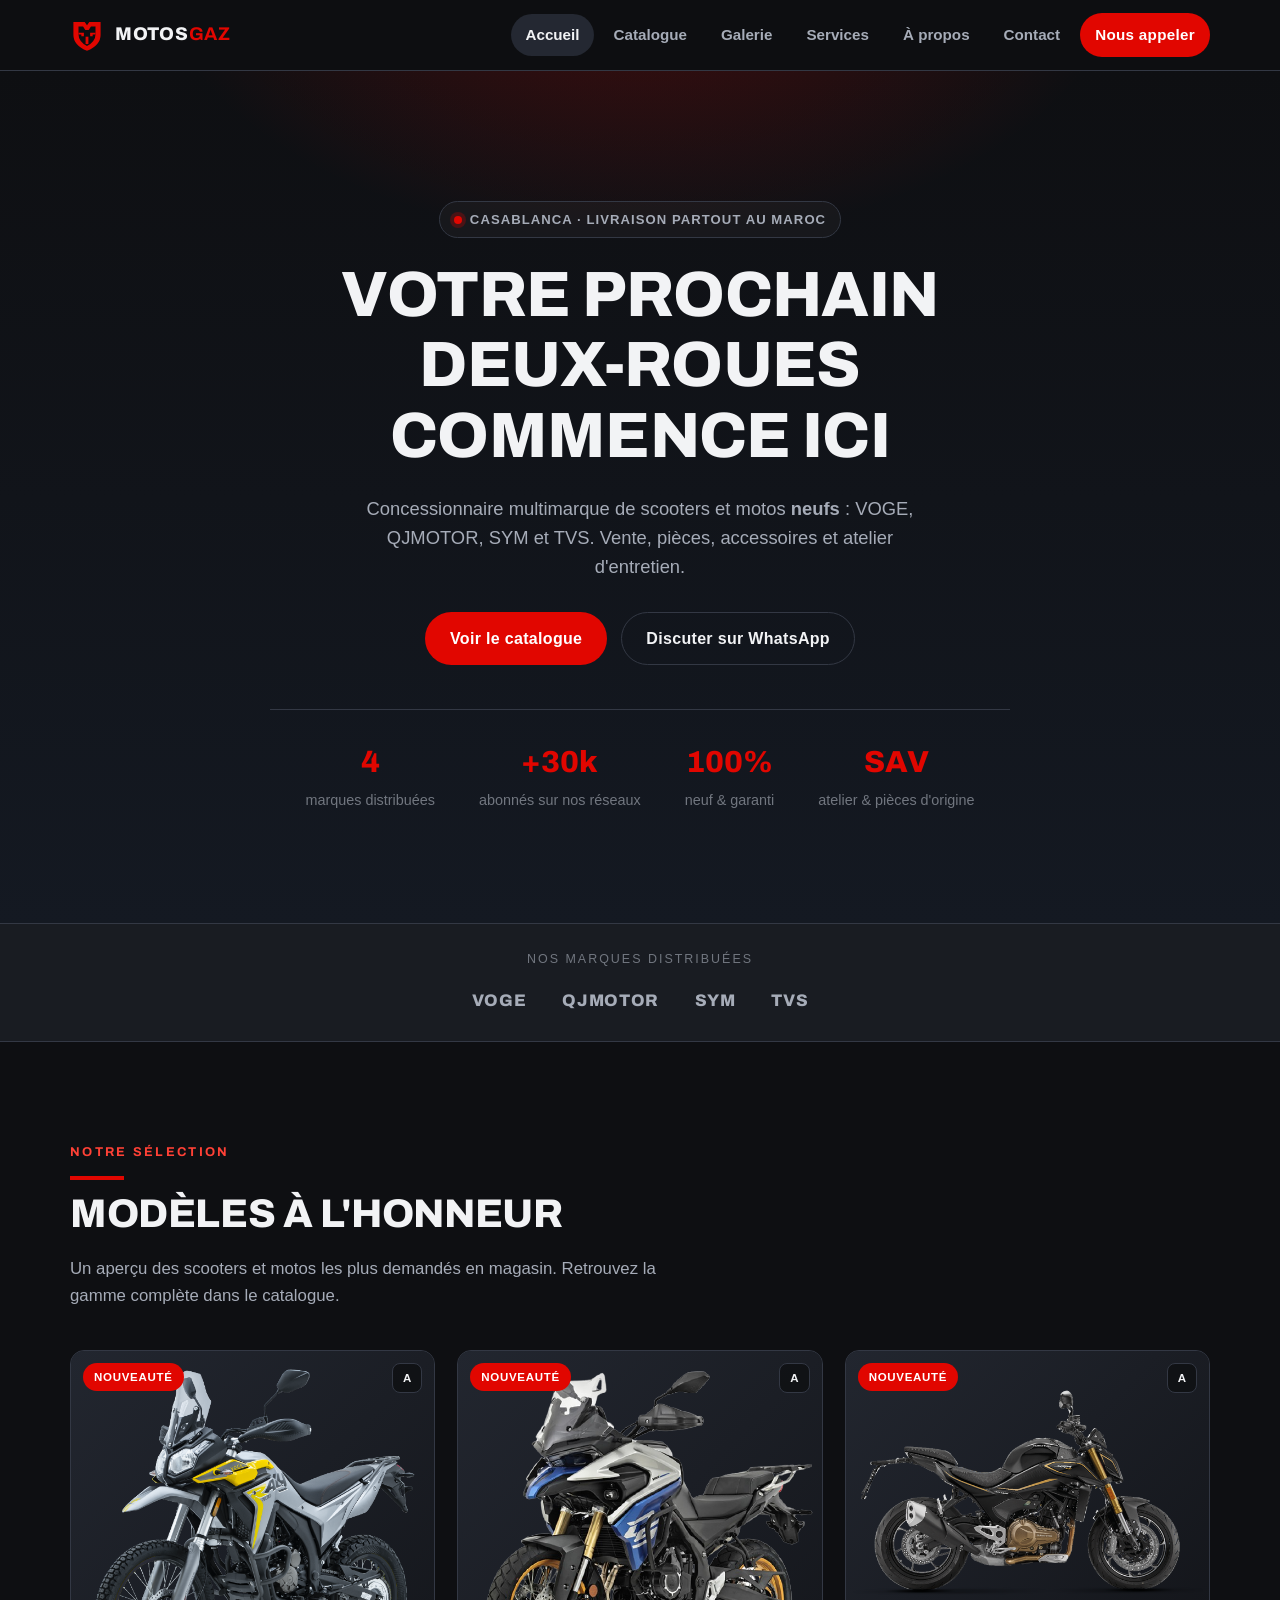
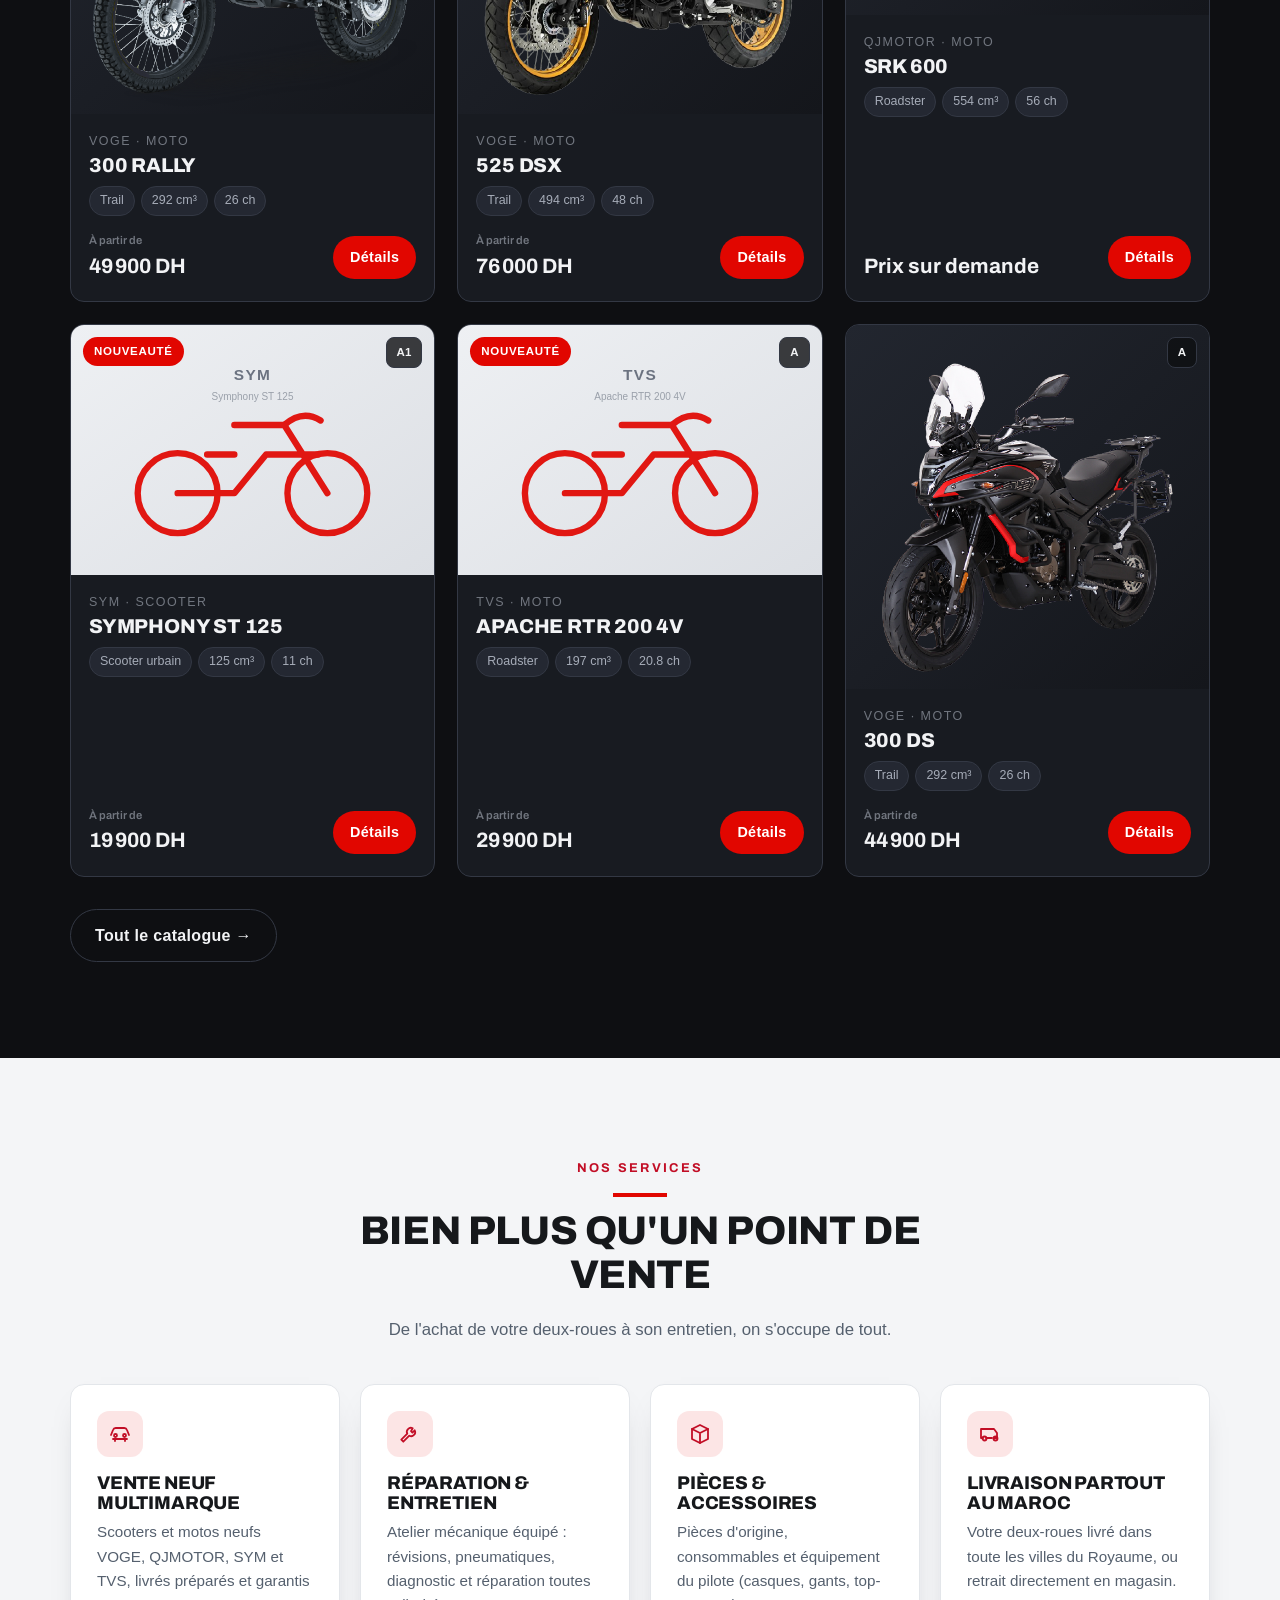
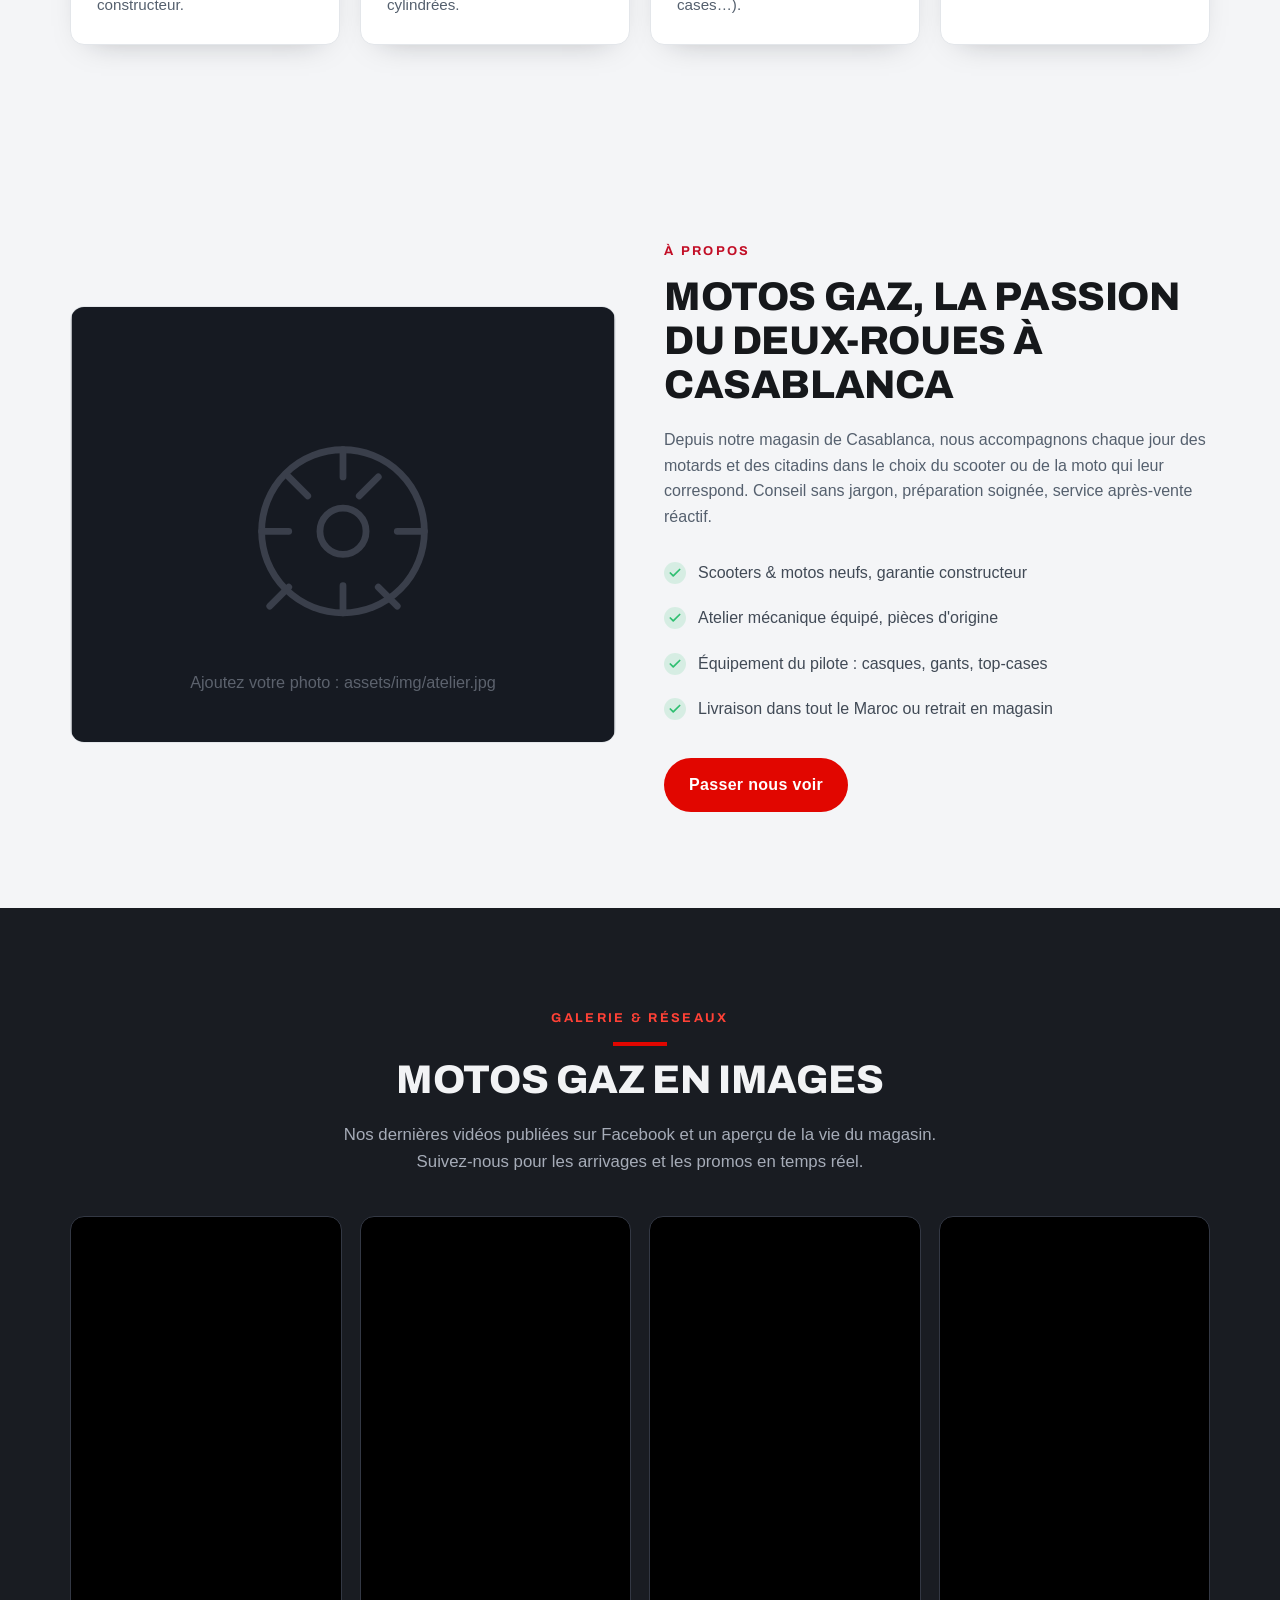
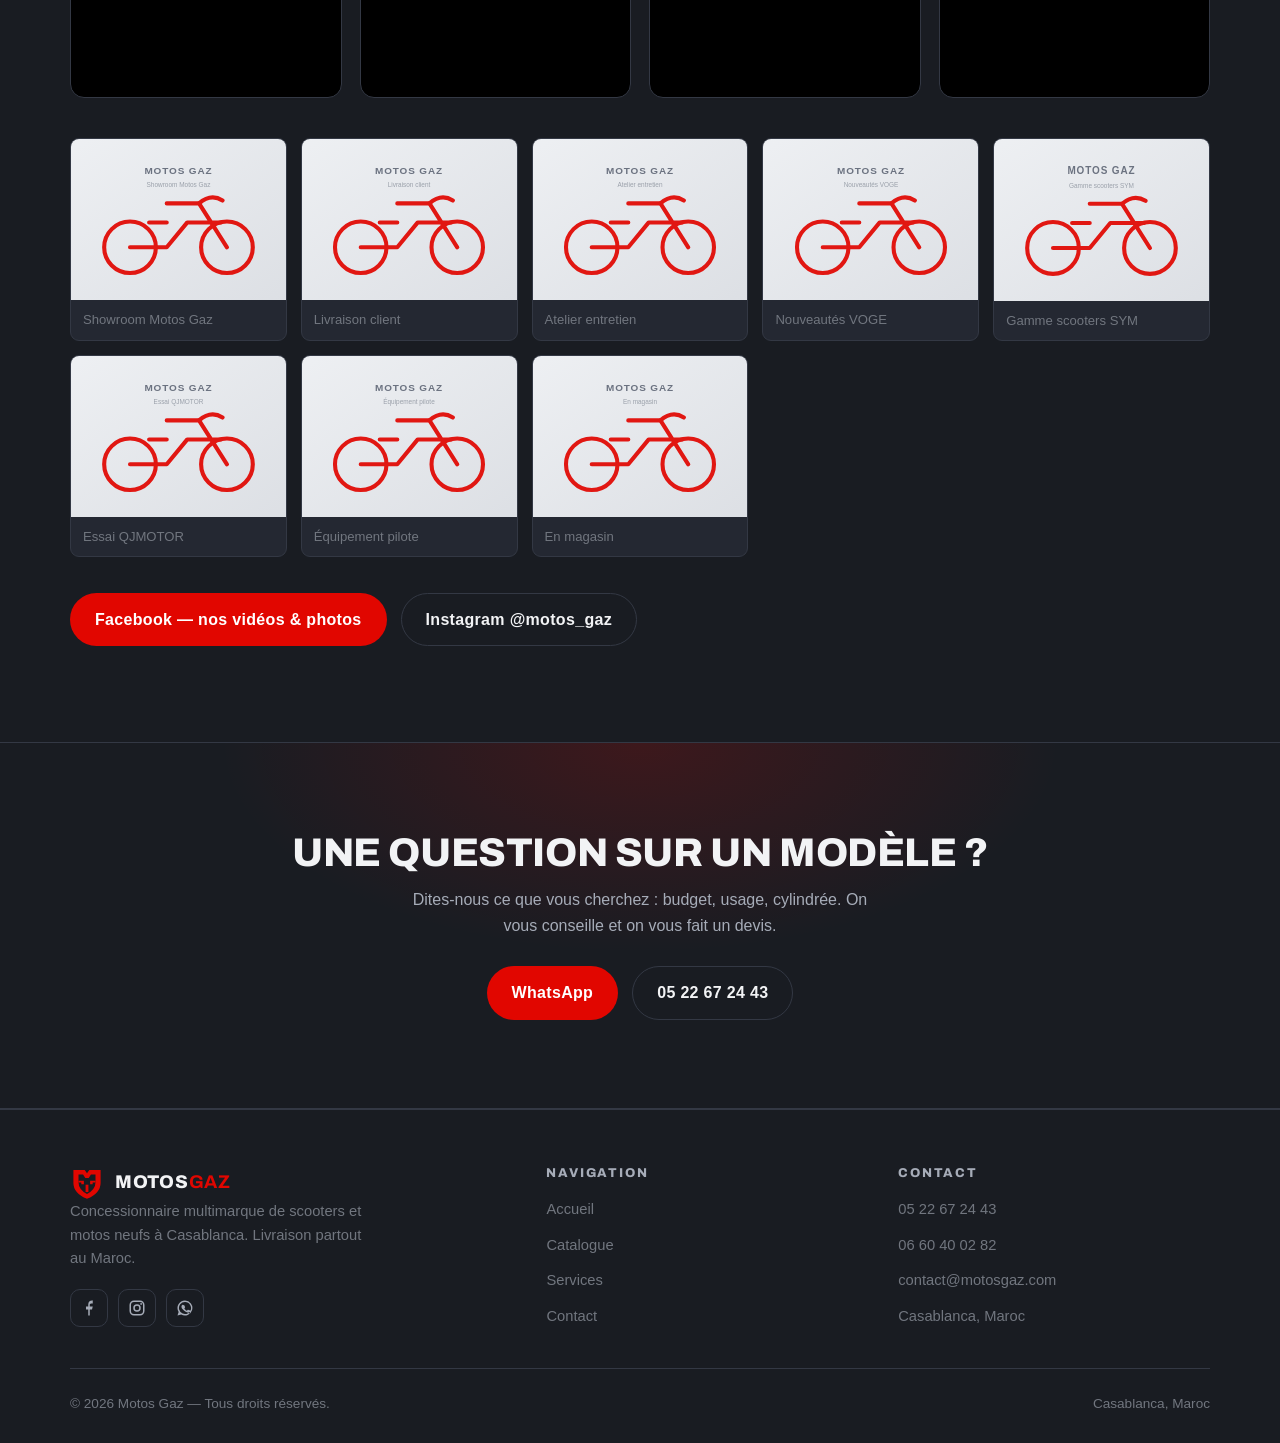
==== index.html @ f2f5390c "Hero recentre sans visuel + sections claires - Hero : suppression du panneau image (bike box) -> her" ====
<!DOCTYPE html>
<html lang="fr">
<head>
<meta charset="utf-8">
<meta name="viewport" content="width=device-width, initial-scale=1">
<title>Motos Gaz — Vente de scooters &amp; motos neufs à Casablanca</title>
<meta name="description" content="Motos Gaz, concessionnaire multimarque à Casablanca : scooters et motos neufs VOGE, QJMOTOR, SYM et TVS. Pièces, accessoires, réparation. Livraison partout au Maroc.">
<link rel="preconnect" href="https://fonts.googleapis.com">
<link rel="preconnect" href="https://fonts.gstatic.com" crossorigin>
<link href="https://fonts.googleapis.com/css2?family=Archivo:wght@600;700;800&display=swap" rel="stylesheet">
<link rel="stylesheet" href="assets/css/style.css">
<link rel="icon" href="assets/img/favicon.svg" type="image/svg+xml">
</head>
<body>

<!-- ===================== HEADER ===================== -->
<header class="site-header">
  <div class="container site-header__inner">
    <a class="brand" href="index.html" aria-label="Motos Gaz, accueil">
      <img class="brand__logo" src="assets/img/logo.svg" alt="Motos Gaz" width="34" height="34">
      <span>MOTOS<b>GAZ</b></span>
    </a>
    <button class="nav-toggle" aria-label="Ouvrir le menu" aria-controls="nav" aria-expanded="false">
      <svg viewBox="0 0 24 24" fill="none" stroke="currentColor" stroke-width="2.2" stroke-linecap="round"><path d="M3 6h18M3 12h18M3 18h18"/></svg>
    </button>
    <nav class="nav" id="nav">
      <a href="index.html">Accueil</a>
      <a href="catalogue.html">Catalogue</a>
      <a href="index.html#galerie">Galerie</a>
      <a href="index.html#services">Services</a>
      <a href="index.html#apropos">À propos</a>
      <a href="contact.html">Contact</a>
      <a class="btn btn--sm" data-site-href="tel" href="#">Nous appeler</a>
    </nav>
  </div>
</header>

<main>

<!-- ===================== HERO ===================== -->
<section class="hero hero--center">
  <div class="container hero__inner">
    <span class="hero__kicker">Casablanca · Livraison partout au Maroc</span>
    <h1>Votre prochain deux-roues<br>commence ici</h1>
    <p class="lead">Concessionnaire multimarque de scooters et motos <strong>neufs</strong> :
      VOGE, QJMOTOR, SYM et TVS. Vente, pièces, accessoires et atelier d'entretien.</p>
    <div class="hero__actions">
      <a class="btn" href="catalogue.html">Voir le catalogue</a>
      <a class="btn btn--ghost" data-site-href="whatsapp" href="#">Discuter sur WhatsApp</a>
    </div>
    <div class="hero__stats">
      <div><strong>4</strong><span>marques distribuées</span></div>
      <div><strong>+30k</strong><span>abonnés sur nos réseaux</span></div>
      <div><strong>100%</strong><span>neuf &amp; garanti</span></div>
      <div><strong>SAV</strong><span>atelier &amp; pièces d'origine</span></div>
    </div>
  </div>
</section>

<!-- ===================== MARQUES ===================== -->
<section class="marques">
  <div class="container marques__inner" data-marques></div>
</section>

<!-- ===================== SÉLECTION ===================== -->
<section class="section">
  <div class="container">
    <div class="section__head">
      <span class="eyebrow">Notre sélection</span>
      <h2>Modèles à l'honneur</h2>
      <p>Un aperçu des scooters et motos les plus demandés en magasin. Retrouvez la gamme complète dans le catalogue.</p>
    </div>
    <div class="moto-grid" data-featured="6"></div>
    <div style="margin-top:32px">
      <a class="btn btn--ghost" href="catalogue.html">Tout le catalogue →</a>
    </div>
  </div>
</section>

<!-- ===================== SERVICES ===================== -->
<section class="section section--light" id="services">
  <div class="container">
    <div class="section__head section__head--center">
      <span class="eyebrow">Nos services</span>
      <h2>Bien plus qu'un point de vente</h2>
      <p>De l'achat de votre deux-roues à son entretien, on s'occupe de tout.</p>
    </div>
    <div class="cards" data-services></div>
  </div>
</section>

<!-- ===================== À PROPOS ===================== -->
<section class="section section--light" id="apropos">
  <div class="container split">
    <div class="split__media">
      <img src="assets/img/atelier.jpg" alt="Atelier Motos Gaz"
           onerror="this.onerror=null;this.src='assets/img/motos/placeholder-atelier.svg'">
    </div>
    <div>
      <span class="eyebrow">À propos</span>
      <h2>Motos Gaz, la passion du deux-roues à Casablanca</h2>
      <p>Depuis notre magasin de Casablanca, nous accompagnons chaque jour des motards
        et des citadins dans le choix du scooter ou de la moto qui leur correspond.
        Conseil sans jargon, préparation soignée, service après-vente réactif.</p>
      <ul class="tick-list">
        <li>Scooters &amp; motos neufs, garantie constructeur</li>
        <li>Atelier mécanique équipé, pièces d'origine</li>
        <li>Équipement du pilote : casques, gants, top-cases</li>
        <li>Livraison dans tout le Maroc ou retrait en magasin</li>
      </ul>
      <div style="margin-top:26px">
        <a class="btn" href="contact.html">Passer nous voir</a>
      </div>
    </div>
  </div>
</section>

<!-- ===================== GALERIE ===================== -->
<section class="section section--alt" id="galerie">
  <div class="container">
    <div class="section__head section__head--center">
      <span class="eyebrow">Galerie &amp; réseaux</span>
      <h2>Motos Gaz en images</h2>
      <p>Nos dernières vidéos publiées sur Facebook et un aperçu de la vie du magasin.
         Suivez-nous pour les arrivages et les promos en temps réel.</p>
    </div>

    <div data-fb-videos-block>
      <div class="video-grid" data-fb-videos></div>
    </div>

    <div class="galerie-grid" data-galerie></div>

    <div class="social-cta">
      <a class="btn" data-social="facebook" href="#" target="_blank" rel="noopener">
        Facebook — nos vidéos &amp; photos
      </a>
      <a class="btn btn--ghost" data-social="instagram" href="#" target="_blank" rel="noopener">
        Instagram @motos_gaz
      </a>
    </div>
  </div>
</section>

<!-- ===================== CTA ===================== -->
<section class="cta">
  <h2>Une question sur un modèle ?</h2>
  <p>Dites-nous ce que vous cherchez : budget, usage, cylindrée. On vous conseille et on vous fait un devis.</p>
  <div class="cta__actions">
    <a class="btn" data-site-href="whatsapp" href="#">WhatsApp</a>
    <a class="btn btn--ghost" data-site-href="tel" href="#">05 22 67 24 43</a>
  </div>
</section>

</main>

<!-- ===================== FOOTER ===================== -->
<footer class="site-footer">
  <div class="container">
    <div class="site-footer__grid">
      <div>
        <a class="brand" href="index.html">
          <img class="brand__logo" src="assets/img/logo.svg" alt="Motos Gaz" width="34" height="34">
          <span>MOTOS<b>GAZ</b></span>
        </a>
        <p>Concessionnaire multimarque de scooters et motos neufs à Casablanca. Livraison partout au Maroc.</p>
        <div class="socials">
          <a data-social="facebook" href="#" target="_blank" rel="noopener" aria-label="Facebook">
            <svg viewBox="0 0 24 24" fill="currentColor"><path d="M13 22v-8h3l1-4h-4V8c0-1 .3-2 2-2h2V2.2C18.5 2.1 17.3 2 16 2c-3 0-5 1.8-5 5.2V10H8v4h3v8z"/></svg>
          </a>
          <a data-social="instagram" href="#" target="_blank" rel="noopener" aria-label="Instagram">
            <svg viewBox="0 0 24 24" fill="none" stroke="currentColor" stroke-width="2"><rect x="3" y="3" width="18" height="18" rx="5"/><circle cx="12" cy="12" r="4"/><circle cx="17.5" cy="6.5" r="1.2" fill="currentColor" stroke="none"/></svg>
          </a>
          <a data-site-href="whatsapp" href="#" target="_blank" rel="noopener" aria-label="WhatsApp">
            <svg viewBox="0 0 24 24" fill="currentColor"><path d="M12 2a10 10 0 0 0-8.5 15.2L2 22l4.9-1.3A10 10 0 1 0 12 2m0 2a8 8 0 0 1 6.7 12.4l-.3.4.7 2.6-2.7-.7-.4.2A8 8 0 1 1 12 4m-3 3.5c-.2 0-.5 0-.7.4-.3.4-1 1-1 2.3s1 2.7 1.2 2.9c.1.2 2 3.1 4.9 4.2 2.4 1 2.9.8 3.4.8s1.7-.7 2-1.4c.2-.7.2-1.2.2-1.4l-1-.4c-.7-.3-1.5-.6-1.7-.7-.2 0-.4-.1-.6.2l-.8 1c-.1.2-.3.2-.5.1s-1-.4-1.9-1.2c-.7-.6-1.2-1.4-1.3-1.6s0-.4.1-.5l.4-.5c.1-.2.2-.3.3-.5v-.5c0-.2-.6-1.5-.9-2-.2-.5-.4-.4-.6-.4z"/></svg>
          </a>
        </div>
      </div>
      <div>
        <h4>NAVIGATION</h4>
        <ul>
          <li><a href="index.html">Accueil</a></li>
          <li><a href="catalogue.html">Catalogue</a></li>
          <li><a href="index.html#services">Services</a></li>
          <li><a href="contact.html">Contact</a></li>
        </ul>
      </div>
      <div>
        <h4>CONTACT</h4>
        <ul>
          <li><a data-site-href="tel" href="#">05 22 67 24 43</a></li>
          <li><a data-site-href="tel2" href="#">06 60 40 02 82</a></li>
          <li><a data-site-href="mail" href="#" data-site="email">contact@motosgaz.com</a></li>
          <li><a data-site-href="maps" href="#" target="_blank" rel="noopener">Casablanca, Maroc</a></li>
        </ul>
      </div>
    </div>
    <div class="site-footer__bar">
      <span>© <span data-year>2026</span> Motos Gaz — Tous droits réservés.</span>
      <span>Casablanca, Maroc</span>
    </div>
  </div>
</footer>

<script src="data/motos.js"></script>
<script src="assets/js/main.js"></script>
</body>
</html>
---- assets/css/style.css ----
/* ===========================================================================
   MOTOS GAZ — feuille de style
   =========================================================================== */

:root {
  --bg:            #0e0f12;
  --bg-2:          #191c22;
  --bg-3:          #242832;
  --surface:       #181b21;
  --border:        #333844;
  --light:         #f4f5f7;
  --light-2:       #ffffff;
  --light-ink:     #16181b;
  --light-ink-2:   #55606e;
  --light-border:  #e3e6ea;
  --accent-ink-light: #c20e26;
  --text:          #f2f3f5;
  --text-2:        #a6acb8;
  --text-3:        #71767f;
  --accent:        #e10600;
  --accent-2:      #ff4136;
  --accent-ink:    #ffffff;
  --ok:            #2fbf71;
  --radius:        14px;
  --radius-sm:     9px;
  --maxw:          1180px;
  --shadow:        0 18px 44px -18px rgba(0, 0, 0, .7);
  --font:          "Segoe UI", Roboto, "Helvetica Neue", Arial, system-ui, sans-serif;
  --font-display:  "Archivo", "Segoe UI", Roboto, Arial, sans-serif;
}

*, *::before, *::after { box-sizing: border-box; }

html { scroll-behavior: smooth; }

body {
  margin: 0;
  font-family: var(--font);
  background: var(--bg);
  color: var(--text);
  line-height: 1.6;
  -webkit-font-smoothing: antialiased;
}

img { display: block; max-width: 100%; }

a { color: inherit; text-decoration: none; }

h1, h2, h3, h4 {
  font-family: var(--font-display);
  font-weight: 800;
  line-height: 1.1;
  letter-spacing: -0.01em;
  margin: 0 0 .5em;
  text-transform: uppercase;
}

h1 { font-size: clamp(2.2rem, 6vw, 4rem); }
h2 { font-size: clamp(1.6rem, 4vw, 2.5rem); }
h3 { font-size: 1.15rem; }

p { margin: 0 0 1rem; }

.container {
  width: 100%;
  max-width: var(--maxw);
  margin-inline: auto;
  padding-inline: 20px;
}

.section { padding: clamp(48px, 8vw, 96px) 0; }
.section--tight { padding: clamp(32px, 5vw, 56px) 0; }
.section--alt { background: var(--bg-2); }

/* Sections claires — pour éclaircir la page */
.section--light { background: var(--light); color: var(--light-ink-2); }
.section--light h1, .section--light h2, .section--light h3, .section--light h4 { color: var(--light-ink); }
.section--light .eyebrow { color: var(--accent-ink-light); }
.section--light .section__head p { color: var(--light-ink-2); }
.section--light .card {
  background: var(--light-2);
  border-color: var(--light-border);
  box-shadow: 0 12px 32px -20px rgba(16, 20, 30, .35);
}
.section--light .card p { color: var(--light-ink-2); }
.section--light .card__icon { background: rgba(225, 6, 0, .10); color: var(--accent-ink-light); }
.section--light .tick-list li { color: #414a56; }
.section--light .split__media { border-color: var(--light-border); background: #e9ebef; }
.section--light .btn--ghost { --btn-fg: var(--light-ink); border-color: #cfd4da; }
.section--light .btn--ghost:hover { background: #e7eaee; border-color: #b7bec7; }
/* Cartes & filtres du catalogue en clair */
.section--light .moto-card { background: var(--light-2); border-color: var(--light-border); }
.section--light .moto-card:hover { border-color: #c4cad2; }
.section--light .moto-card__media { background: linear-gradient(135deg, #eef0f3, #e2e5ea); }
.section--light .moto-card__marque { color: #8a919c; }
.section--light .moto-card__modele { color: var(--light-ink); }
.section--light .chip { background: #eef0f3; border-color: #e0e3e8; color: #55606e; }
.section--light .price { color: var(--light-ink); }
.section--light .price small { color: #98a0ab; }
.section--light .filter-btn { background: var(--light-2); border-color: #d7dbe0; color: #55606e; }
.section--light .filter-btn:hover { color: var(--light-ink); border-color: #b7bec7; }
.section--light .filter-btn.is-active { background: var(--accent); border-color: var(--accent); color: #fff; }
.section--light .filters__count { color: #98a0ab; }
.section--light .empty { color: #98a0ab; border-color: #d0d5db; }
.section--light .empty a { color: var(--accent-ink-light); }

.section__head {
  max-width: 640px;
  margin-bottom: 40px;
}
.section__head h2 { position: relative; padding-top: 16px; }
.section__head h2::before {
  content: "";
  position: absolute;
  top: 0;
  left: 0;
  width: 54px;
  height: 4px;
  background: var(--accent);
}
.section__head--center {
  margin-inline: auto;
  text-align: center;
}
.section__head--center h2::before { left: 50%; transform: translateX(-50%); }
.eyebrow {
  display: inline-block;
  font-family: var(--font-display);
  font-weight: 700;
  font-size: .8rem;
  letter-spacing: .18em;
  text-transform: uppercase;
  color: var(--accent-2);
  margin-bottom: 14px;
}
.section__head p { color: var(--text-2); font-size: 1.05rem; }

/* ---------- Boutons ---------- */
.btn {
  --btn-bg: var(--accent);
  --btn-fg: var(--accent-ink);
  display: inline-flex;
  align-items: center;
  gap: .55em;
  padding: 13px 24px;
  border: 1px solid transparent;
  border-radius: 999px;
  background: var(--btn-bg);
  color: var(--btn-fg);
  font: inherit;
  font-weight: 700;
  letter-spacing: .02em;
  cursor: pointer;
  transition: transform .15s ease, background .15s ease, border-color .15s ease;
}
.btn:hover { transform: translateY(-2px); }
.btn:active { transform: translateY(0); }
.btn--ghost {
  --btn-bg: transparent;
  --btn-fg: var(--text);
  border-color: var(--border);
}
.btn--ghost:hover { border-color: var(--text-2); background: var(--bg-3); }
.btn--block { display: flex; width: 100%; justify-content: center; }
.btn--sm { padding: 9px 16px; font-size: .9rem; }

/* ---------- Header ---------- */
.site-header {
  position: sticky;
  top: 0;
  z-index: 50;
  background: rgba(14, 15, 18, .82);
  backdrop-filter: blur(12px);
  border-bottom: 1px solid var(--border);
}
.site-header__inner {
  display: flex;
  align-items: center;
  justify-content: space-between;
  gap: 20px;
  height: 70px;
}
.brand {
  display: flex;
  align-items: center;
  gap: 11px;
  font-family: var(--font-display);
  font-weight: 800;
  font-size: 1.15rem;
  letter-spacing: .04em;
  text-transform: uppercase;
}
.brand svg,
.brand__logo { width: 34px; height: 34px; flex: none; }
.brand span b { color: var(--accent); }

.nav {
  display: flex;
  align-items: center;
  gap: 6px;
}
.nav a {
  padding: 9px 14px;
  border-radius: 999px;
  color: var(--text-2);
  font-weight: 600;
  font-size: .95rem;
  transition: color .15s ease, background .15s ease;
}
.nav a:hover { color: var(--text); background: var(--bg-3); }
.nav a.is-active { color: var(--text); background: var(--bg-3); }
.nav .btn { color: var(--accent-ink); }
.nav .btn:hover { color: var(--accent-ink); }

.nav-toggle {
  display: none;
  width: 44px; height: 44px;
  border: 1px solid var(--border);
  border-radius: 10px;
  background: var(--bg-3);
  color: var(--text);
  cursor: pointer;
  align-items: center;
  justify-content: center;
}
.nav-toggle svg { width: 22px; height: 22px; }

@media (max-width: 860px) {
  .nav-toggle { display: inline-flex; }
  .nav {
    position: fixed;
    inset: 70px 0 auto 0;
    flex-direction: column;
    align-items: stretch;
    gap: 4px;
    padding: 16px 20px 24px;
    background: var(--bg-2);
    border-bottom: 1px solid var(--border);
    transform: translateY(-140%);
    transition: transform .28s ease;
  }
  .nav.is-open { transform: translateY(0); }
  .nav a { padding: 13px 14px; font-size: 1rem; }
  .nav .btn { margin-top: 6px; justify-content: center; }
}

/* ---------- Hero ---------- */
.hero {
  position: relative;
  padding: clamp(64px, 12vw, 130px) 0 clamp(56px, 9vw, 110px);
  overflow: hidden;
  background:
    radial-gradient(760px 460px at 50% -15%, rgba(225, 6, 0, .26), transparent 65%),
    linear-gradient(180deg, #0e0f12 0%, #141922 100%);
  border-bottom: 1px solid var(--border);
}
.hero__grid {
  display: grid;
  grid-template-columns: 1.05fr .95fr;
  gap: 48px;
  align-items: center;
}
.hero__kicker {
  display: inline-flex;
  align-items: center;
  gap: 8px;
  padding: 7px 14px;
  border: 1px solid var(--border);
  border-radius: 999px;
  background: rgba(255, 255, 255, .03);
  font-size: .82rem;
  font-weight: 600;
  letter-spacing: .08em;
  text-transform: uppercase;
  color: var(--text-2);
  margin-bottom: 22px;
}
.hero__kicker::before {
  content: "";
  width: 8px; height: 8px;
  border-radius: 50%;
  background: var(--accent);
  box-shadow: 0 0 0 4px rgba(225, 6, 0, .25);
}
.hero p.lead {
  font-size: 1.15rem;
  color: var(--text-2);
  max-width: 46ch;
  margin-bottom: 30px;
}
.hero__actions { display: flex; flex-wrap: wrap; gap: 14px; }
.hero__stats {
  display: flex;
  flex-wrap: wrap;
  gap: 34px;
  margin-top: 44px;
  padding-top: 28px;
  border-top: 1px solid var(--border);
}
.hero__stats div strong {
  display: block;
  font-family: var(--font-display);
  font-size: 1.9rem;
  font-weight: 800;
  color: var(--accent);
}
.hero__stats div span { font-size: .9rem; color: var(--text-3); }

/* Hero centré, sans visuel */
.hero--center { text-align: center; }
.hero__inner {
  max-width: 780px;
  margin-inline: auto;
}
.hero--center .hero__kicker { margin-inline: auto; }
.hero--center h1 { margin-bottom: .35em; }
.hero--center p.lead {
  margin-inline: auto;
  max-width: 54ch;
}
.hero--center .hero__actions { justify-content: center; }
.hero--center .hero__stats {
  justify-content: center;
  gap: 20px 44px;
}
.hero--center .hero__stats div { text-align: center; }

@media (max-width: 900px) {
  .hero__grid { grid-template-columns: 1fr; gap: 36px; }
}

/* ---------- Bandeau marques ---------- */
.marques {
  border-bottom: 1px solid var(--border);
  background: var(--bg-2);
}
.marques__inner {
  display: flex;
  flex-wrap: wrap;
  align-items: center;
  justify-content: center;
  gap: 14px 36px;
  padding: 26px 20px;
}
.marques__label {
  width: 100%;
  text-align: center;
  font-size: .78rem;
  letter-spacing: .16em;
  text-transform: uppercase;
  color: var(--text-3);
  margin-bottom: 4px;
}
.marques__item {
  font-family: var(--font-display);
  font-weight: 800;
  font-size: 1.05rem;
  letter-spacing: .04em;
  text-transform: uppercase;
  color: var(--text-2);
  transition: color .15s ease;
}
.marques__item:hover { color: var(--text); }

/* ---------- Grille de motos ---------- */
.moto-grid {
  display: grid;
  grid-template-columns: repeat(auto-fill, minmax(min(280px, 100%), 1fr));
  gap: 22px;
}
.moto-card {
  display: flex;
  flex-direction: column;
  background: var(--surface);
  border: 1px solid var(--border);
  border-radius: var(--radius);
  overflow: hidden;
  transition: transform .18s ease, border-color .18s ease;
}
.moto-card:hover { transform: translateY(-4px); border-color: #3a3f4b; }
.moto-card__media {
  position: relative;
  aspect-ratio: 16 / 11;
  background: linear-gradient(135deg, #22262f, #14161b);
}
.moto-card__media img { width: 100%; height: 100%; object-fit: cover; }
.moto-card__media img[src$=".png"] { object-fit: contain; padding: 6px; }
.moto-card__tag {
  position: absolute;
  top: 12px; left: 12px;
  padding: 5px 11px;
  border-radius: 999px;
  background: var(--accent);
  color: #fff;
  font-size: .72rem;
  font-weight: 800;
  letter-spacing: .06em;
  text-transform: uppercase;
}
.moto-card__permis {
  position: absolute;
  top: 12px; right: 12px;
  padding: 5px 10px;
  border-radius: 8px;
  background: rgba(14, 15, 18, .8);
  border: 1px solid var(--border);
  font-size: .72rem;
  font-weight: 700;
}
.moto-card__body {
  display: flex;
  flex-direction: column;
  flex: 1;
  padding: 18px;
}
.moto-card__marque {
  font-size: .78rem;
  letter-spacing: .12em;
  text-transform: uppercase;
  color: var(--text-3);
}
.moto-card__modele {
  font-family: var(--font-display);
  font-weight: 800;
  font-size: 1.25rem;
  text-transform: uppercase;
  margin: 2px 0 10px;
}
.moto-card__specs {
  display: flex;
  flex-wrap: wrap;
  gap: 6px;
  margin-bottom: 16px;
}
.chip {
  padding: 4px 10px;
  border-radius: 999px;
  background: var(--bg-3);
  border: 1px solid var(--border);
  font-size: .78rem;
  color: var(--text-2);
}
.moto-card__foot {
  display: flex;
  align-items: center;
  justify-content: space-between;
  gap: 12px;
  margin-top: auto;
}
.price {
  font-family: var(--font-display);
  font-weight: 800;
}
.price small { display: block; font-size: .7rem; color: var(--text-3); font-weight: 600; }
.price b { font-size: 1.3rem; }

/* ---------- Filtres ---------- */
.filters {
  display: flex;
  flex-wrap: wrap;
  gap: 10px;
  margin-bottom: 28px;
}
.filter-btn {
  padding: 9px 16px;
  border: 1px solid var(--border);
  border-radius: 999px;
  background: var(--surface);
  color: var(--text-2);
  font: inherit;
  font-weight: 600;
  font-size: .9rem;
  cursor: pointer;
  transition: all .15s ease;
}
.filter-btn:hover { color: var(--text); border-color: var(--text-3); }
.filter-btn.is-active {
  background: var(--accent);
  border-color: var(--accent);
  color: #fff;
}
.filters__count {
  margin-left: auto;
  align-self: center;
  color: var(--text-3);
  font-size: .9rem;
}
.empty {
  padding: 60px 20px;
  text-align: center;
  color: var(--text-3);
  border: 1px dashed var(--border);
  border-radius: var(--radius);
}

/* ---------- Fiche moto ---------- */
.moto-detail { padding-top: 40px; }
.breadcrumb {
  display: flex;
  gap: 8px;
  font-size: .88rem;
  color: var(--text-3);
  margin-bottom: 24px;
}
.breadcrumb a:hover { color: var(--text); }
.moto-detail__grid {
  display: grid;
  grid-template-columns: 1.1fr 1fr;
  gap: 44px;
  align-items: start;
}
.moto-detail__media {
  border-radius: var(--radius);
  overflow: hidden;
  border: 1px solid var(--border);
  background: var(--bg-3);
  aspect-ratio: 4 / 3;
  position: sticky;
  top: 92px;
}
.moto-detail__media img { width: 100%; height: 100%; object-fit: cover; }
.moto-detail__media img[src$=".png"] { object-fit: contain; padding: 14px; }
.moto-detail h1 { margin-bottom: .15em; }
.moto-detail__marque {
  font-family: var(--font-display);
  font-weight: 700;
  letter-spacing: .12em;
  text-transform: uppercase;
  color: var(--accent-2);
  margin-bottom: 8px;
}
.moto-detail__price {
  font-family: var(--font-display);
  font-size: 2rem;
  font-weight: 800;
  margin: 18px 0 6px;
}
.moto-detail__price small { font-size: .85rem; color: var(--text-3); font-weight: 600; }
.spec-table {
  width: 100%;
  border-collapse: collapse;
  margin: 24px 0;
}
.spec-title {
  font-size: 1rem;
  text-transform: uppercase;
  letter-spacing: .04em;
  color: var(--text-2);
  margin: 28px 0 2px;
}
.spec-title::before {
  content: "";
  display: block;
  width: 40px;
  height: 3px;
  background: var(--accent);
  margin-bottom: 12px;
}
.spec-table th, .spec-table td {
  text-align: left;
  padding: 11px 0;
  border-bottom: 1px solid var(--border);
  font-size: .95rem;
}
.spec-table th { color: var(--text-3); font-weight: 600; width: 45%; }
.color-dots { display: flex; flex-wrap: wrap; gap: 8px; margin: 8px 0 24px; }
.color-dots span {
  padding: 5px 12px;
  border: 1px solid var(--border);
  border-radius: 999px;
  font-size: .82rem;
  color: var(--text-2);
}
.moto-detail__actions { display: flex; flex-wrap: wrap; gap: 12px; }
.notice {
  margin-top: 20px;
  padding: 14px 16px;
  border-left: 3px solid var(--accent);
  background: var(--bg-2);
  border-radius: 0 var(--radius-sm) var(--radius-sm) 0;
  font-size: .9rem;
  color: var(--text-2);
}

@media (max-width: 900px) {
  .moto-detail__grid { grid-template-columns: 1fr; gap: 28px; }
  .moto-detail__media { position: static; aspect-ratio: 16 / 11; }
}

/* ---------- Services / cartes ---------- */
.cards {
  display: grid;
  grid-template-columns: repeat(auto-fit, minmax(min(240px, 100%), 1fr));
  gap: 20px;
}
.card {
  padding: 26px;
  background: var(--surface);
  border: 1px solid var(--border);
  border-radius: var(--radius);
}
.card__icon {
  width: 46px; height: 46px;
  display: grid;
  place-items: center;
  border-radius: 12px;
  background: rgba(225, 6, 0, .12);
  color: var(--accent-2);
  margin-bottom: 16px;
}
.card__icon svg { width: 24px; height: 24px; }
.card h3 { margin-bottom: .4em; }
.card p { color: var(--text-2); font-size: .95rem; margin: 0; }

/* ---------- Split (à propos) ---------- */
.split {
  display: grid;
  grid-template-columns: 1fr 1fr;
  gap: 48px;
  align-items: center;
}
.split__media {
  border-radius: var(--radius);
  overflow: hidden;
  border: 1px solid var(--border);
  aspect-ratio: 5 / 4;
  background: var(--bg-3);
}
.split__media img { width: 100%; height: 100%; object-fit: cover; }
.tick-list { list-style: none; padding: 0; margin: 20px 0 0; }
.tick-list li {
  display: flex;
  gap: 12px;
  padding: 10px 0;
  color: var(--text-2);
}
.tick-list li::before {
  content: "";
  flex: none;
  width: 22px; height: 22px;
  border-radius: 50%;
  background: rgba(47, 191, 113, .15) url("data:image/svg+xml,%3Csvg xmlns='http://www.w3.org/2000/svg' width='14' height='14' viewBox='0 0 24 24' fill='none' stroke='%232fbf71' stroke-width='3' stroke-linecap='round' stroke-linejoin='round'%3E%3Cpolyline points='20 6 9 17 4 12'/%3E%3C/svg%3E") center / 14px no-repeat;
  margin-top: 2px;
}
@media (max-width: 800px) {
  .split { grid-template-columns: 1fr; gap: 28px; }
}

/* ---------- Galerie ---------- */
.video-grid {
  display: grid;
  grid-template-columns: repeat(auto-fill, minmax(min(220px, 100%), 1fr));
  gap: 18px;
  margin-bottom: 40px;
}
.video-embed {
  position: relative;
  aspect-ratio: 9 / 16;
  border-radius: var(--radius);
  overflow: hidden;
  border: 1px solid var(--border);
  background: #000;
}
.video-embed iframe { position: absolute; inset: 0; width: 100%; height: 100%; }

.galerie-grid {
  display: grid;
  grid-template-columns: repeat(auto-fill, minmax(min(200px, 100%), 1fr));
  gap: 14px;
}
.galerie-item {
  margin: 0;
  border-radius: var(--radius-sm);
  overflow: hidden;
  border: 1px solid var(--border);
  background: var(--bg-3);
}
.galerie-item img {
  width: 100%;
  aspect-ratio: 4 / 3;
  object-fit: cover;
  transition: transform .3s ease;
}
.galerie-item:hover img { transform: scale(1.05); }
.galerie-item figcaption {
  padding: 9px 12px;
  font-size: .82rem;
  color: var(--text-3);
}
.social-cta {
  display: flex;
  flex-wrap: wrap;
  gap: 14px;
  margin-top: 36px;
}

/* ---------- CTA ---------- */
.cta {
  text-align: center;
  padding: clamp(48px, 8vw, 88px) 20px;
  background:
    radial-gradient(600px 300px at 50% 0%, rgba(225, 6, 0, .18), transparent 70%),
    var(--bg-2);
  border-block: 1px solid var(--border);
}
.cta h2 { margin-bottom: .3em; }
.cta p { color: var(--text-2); max-width: 52ch; margin-inline: auto; margin-bottom: 28px; }
.cta__actions { display: flex; gap: 14px; justify-content: center; flex-wrap: wrap; }

/* ---------- Contact ---------- */
.contact-grid {
  display: grid;
  grid-template-columns: 1fr 1fr;
  gap: 44px;
}
.info-list { list-style: none; padding: 0; margin: 0 0 28px; }
.info-list li {
  display: flex;
  gap: 14px;
  padding: 14px 0;
  border-bottom: 1px solid var(--border);
}
.info-list svg { width: 22px; height: 22px; flex: none; color: var(--accent-2); margin-top: 2px; }
.info-list b { display: block; font-size: .8rem; letter-spacing: .1em; text-transform: uppercase; color: var(--text-3); }
.info-list span { color: var(--text-2); }
.info-list a:hover { color: var(--text); }

.hours { list-style: none; padding: 0; margin: 0; }
.hours li {
  display: flex;
  justify-content: space-between;
  gap: 16px;
  padding: 9px 0;
  border-bottom: 1px solid var(--border);
  font-size: .95rem;
}
.hours li span:first-child { color: var(--text-2); }
.hours li span:last-child { color: var(--text); text-align: right; }

.form { display: grid; gap: 16px; }
.field { display: grid; gap: 6px; }
.field label { font-size: .85rem; font-weight: 600; color: var(--text-2); }
.field input, .field select, .field textarea {
  width: 100%;
  padding: 12px 14px;
  background: var(--bg);
  border: 1px solid var(--border);
  border-radius: var(--radius-sm);
  color: var(--text);
  font: inherit;
}
.field input:focus, .field select:focus, .field textarea:focus {
  outline: none;
  border-color: var(--accent);
}
.field textarea { resize: vertical; min-height: 120px; }
.form__row { display: grid; grid-template-columns: 1fr 1fr; gap: 16px; }
.form__note { font-size: .82rem; color: var(--text-3); }
.form-success {
  display: none;
  padding: 14px 16px;
  border-radius: var(--radius-sm);
  background: rgba(47, 191, 113, .12);
  border: 1px solid rgba(47, 191, 113, .4);
  color: #9fe6c0;
  font-size: .92rem;
}
.map-embed {
  margin-top: 24px;
  border-radius: var(--radius);
  overflow: hidden;
  border: 1px solid var(--border);
  aspect-ratio: 16 / 9;
}
.map-embed iframe { width: 100%; height: 100%; border: 0; }

@media (max-width: 820px) {
  .contact-grid { grid-template-columns: 1fr; gap: 32px; }
  .form__row { grid-template-columns: 1fr; }
}

/* ---------- Footer ---------- */
.site-footer {
  background: var(--bg-2);
  border-top: 1px solid var(--border);
  padding: 56px 0 28px;
}
.site-footer__grid {
  display: grid;
  grid-template-columns: 1.4fr 1fr 1fr;
  gap: 40px;
  margin-bottom: 40px;
}
.site-footer p { color: var(--text-3); font-size: .92rem; max-width: 38ch; }
.site-footer h4 {
  font-size: .8rem;
  letter-spacing: .14em;
  color: var(--text-2);
  margin-bottom: 16px;
}
.site-footer ul { list-style: none; padding: 0; margin: 0; display: grid; gap: 10px; }
.site-footer ul a { color: var(--text-3); font-size: .92rem; }
.site-footer ul a:hover { color: var(--text); }
.socials { display: flex; gap: 10px; margin-top: 18px; }
.socials a {
  width: 38px; height: 38px;
  display: grid; place-items: center;
  border: 1px solid var(--border);
  border-radius: 10px;
  color: var(--text-2);
}
.socials a:hover { color: var(--text); border-color: var(--text-3); }
.socials svg { width: 18px; height: 18px; }
.site-footer__bar {
  display: flex;
  flex-wrap: wrap;
  gap: 8px 20px;
  justify-content: space-between;
  padding-top: 24px;
  border-top: 1px solid var(--border);
  color: var(--text-3);
  font-size: .85rem;
}
@media (max-width: 760px) {
  .site-footer__grid { grid-template-columns: 1fr 1fr; gap: 28px; }
  .site-footer__grid > div:first-child { grid-column: 1 / -1; }
}

/* ---------- Page header (catalogue / contact) ---------- */
.page-hero {
  padding: clamp(48px, 8vw, 88px) 0 clamp(32px, 5vw, 48px);
  background:
    radial-gradient(700px 340px at 15% -20%, rgba(225, 6, 0, .16), transparent 65%),
    var(--bg-2);
  border-bottom: 1px solid var(--border);
}
.page-hero h1 { margin-bottom: .25em; }
.page-hero p { color: var(--text-2); max-width: 56ch; margin: 0; }

/* ---------- Utilitaires ---------- */
.visually-hidden {
  position: absolute; width: 1px; height: 1px;
  padding: 0; margin: -1px; overflow: hidden;
  clip: rect(0 0 0 0); white-space: nowrap; border: 0;
}
:focus-visible { outline: 2px solid var(--accent-2); outline-offset: 2px; }
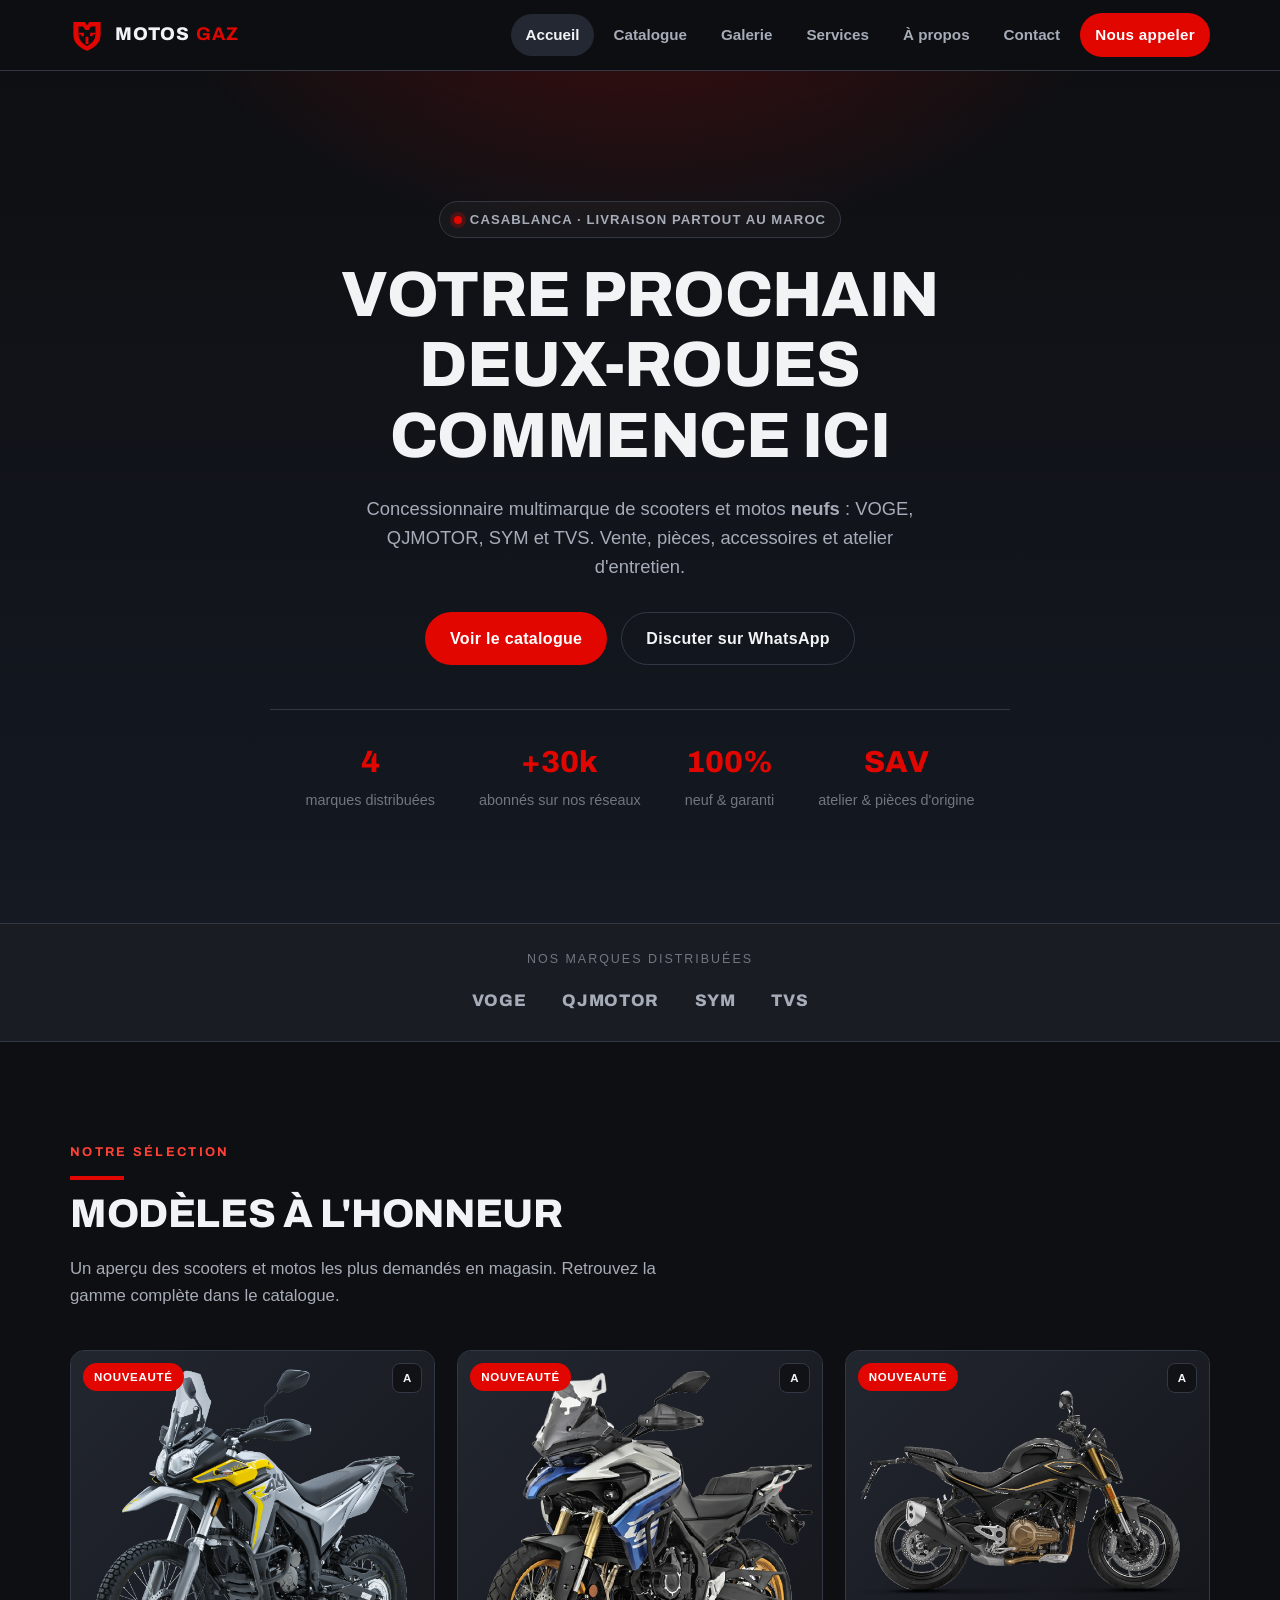
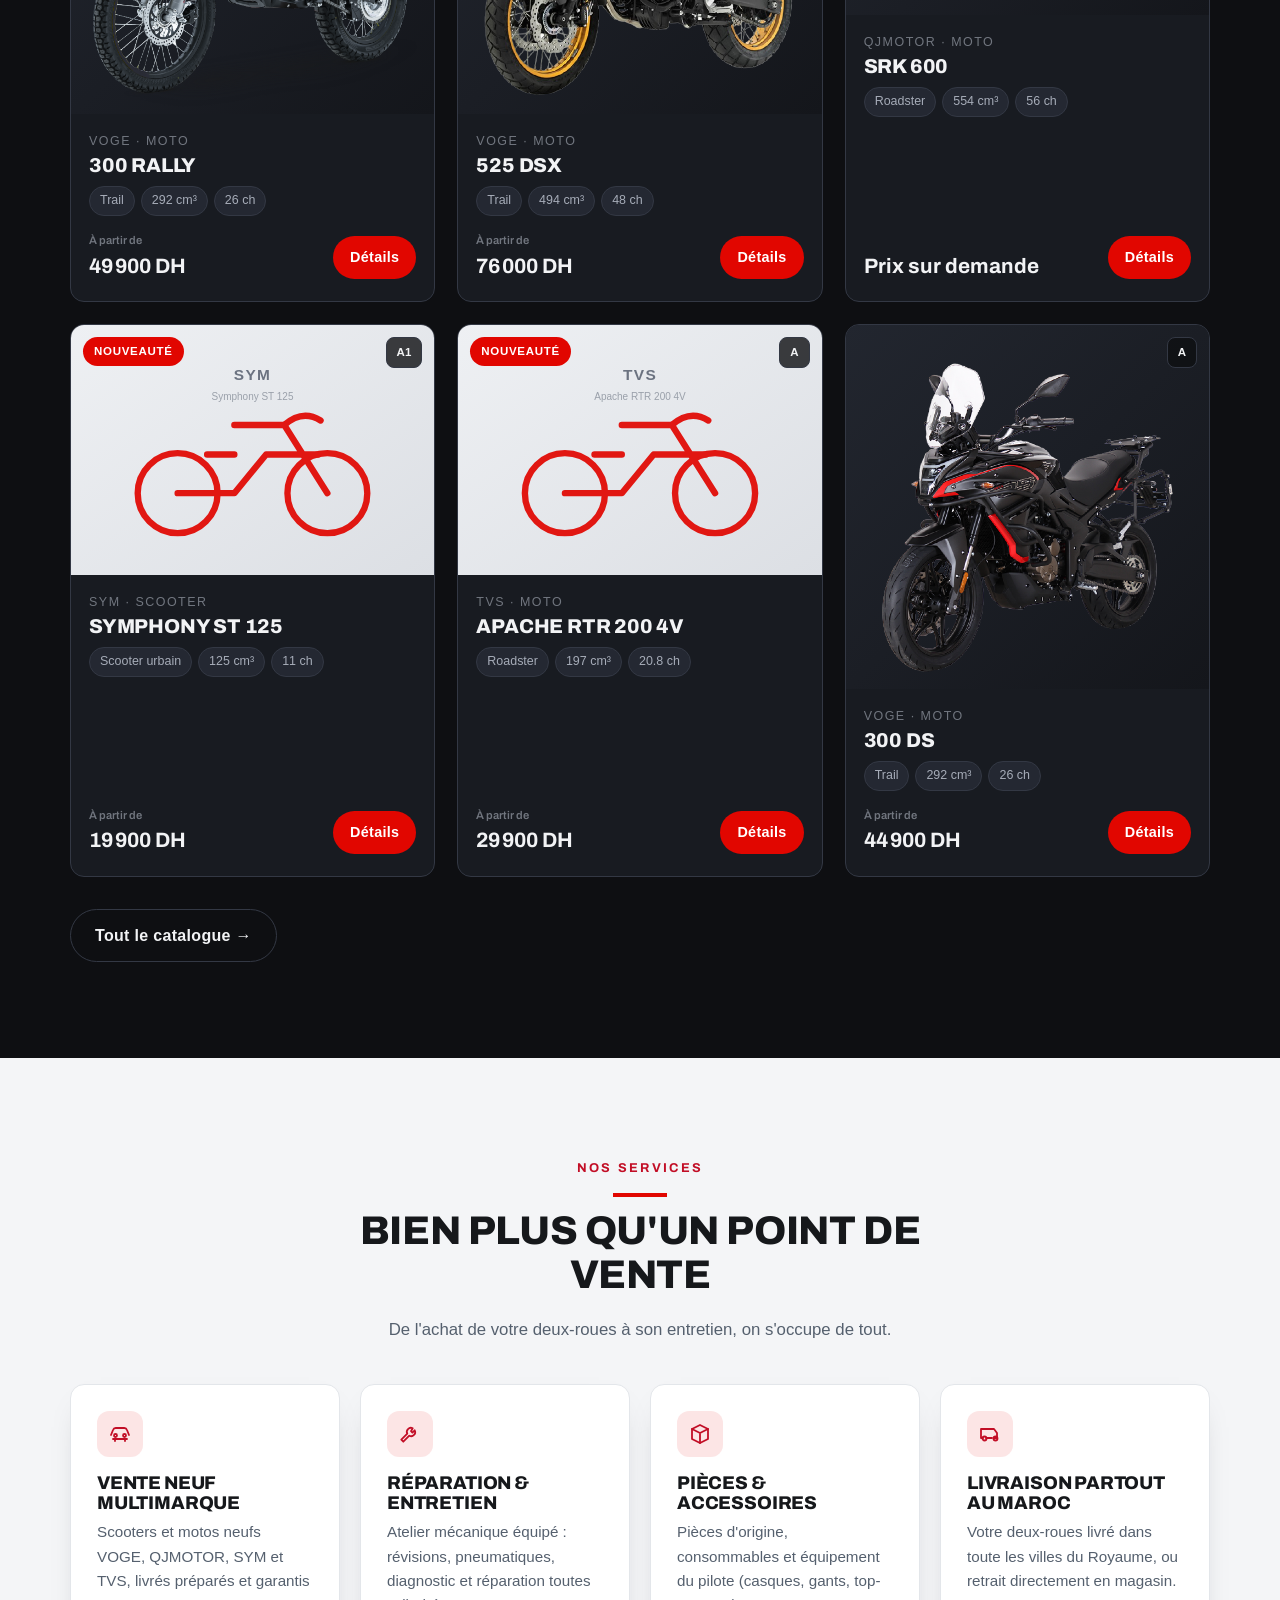
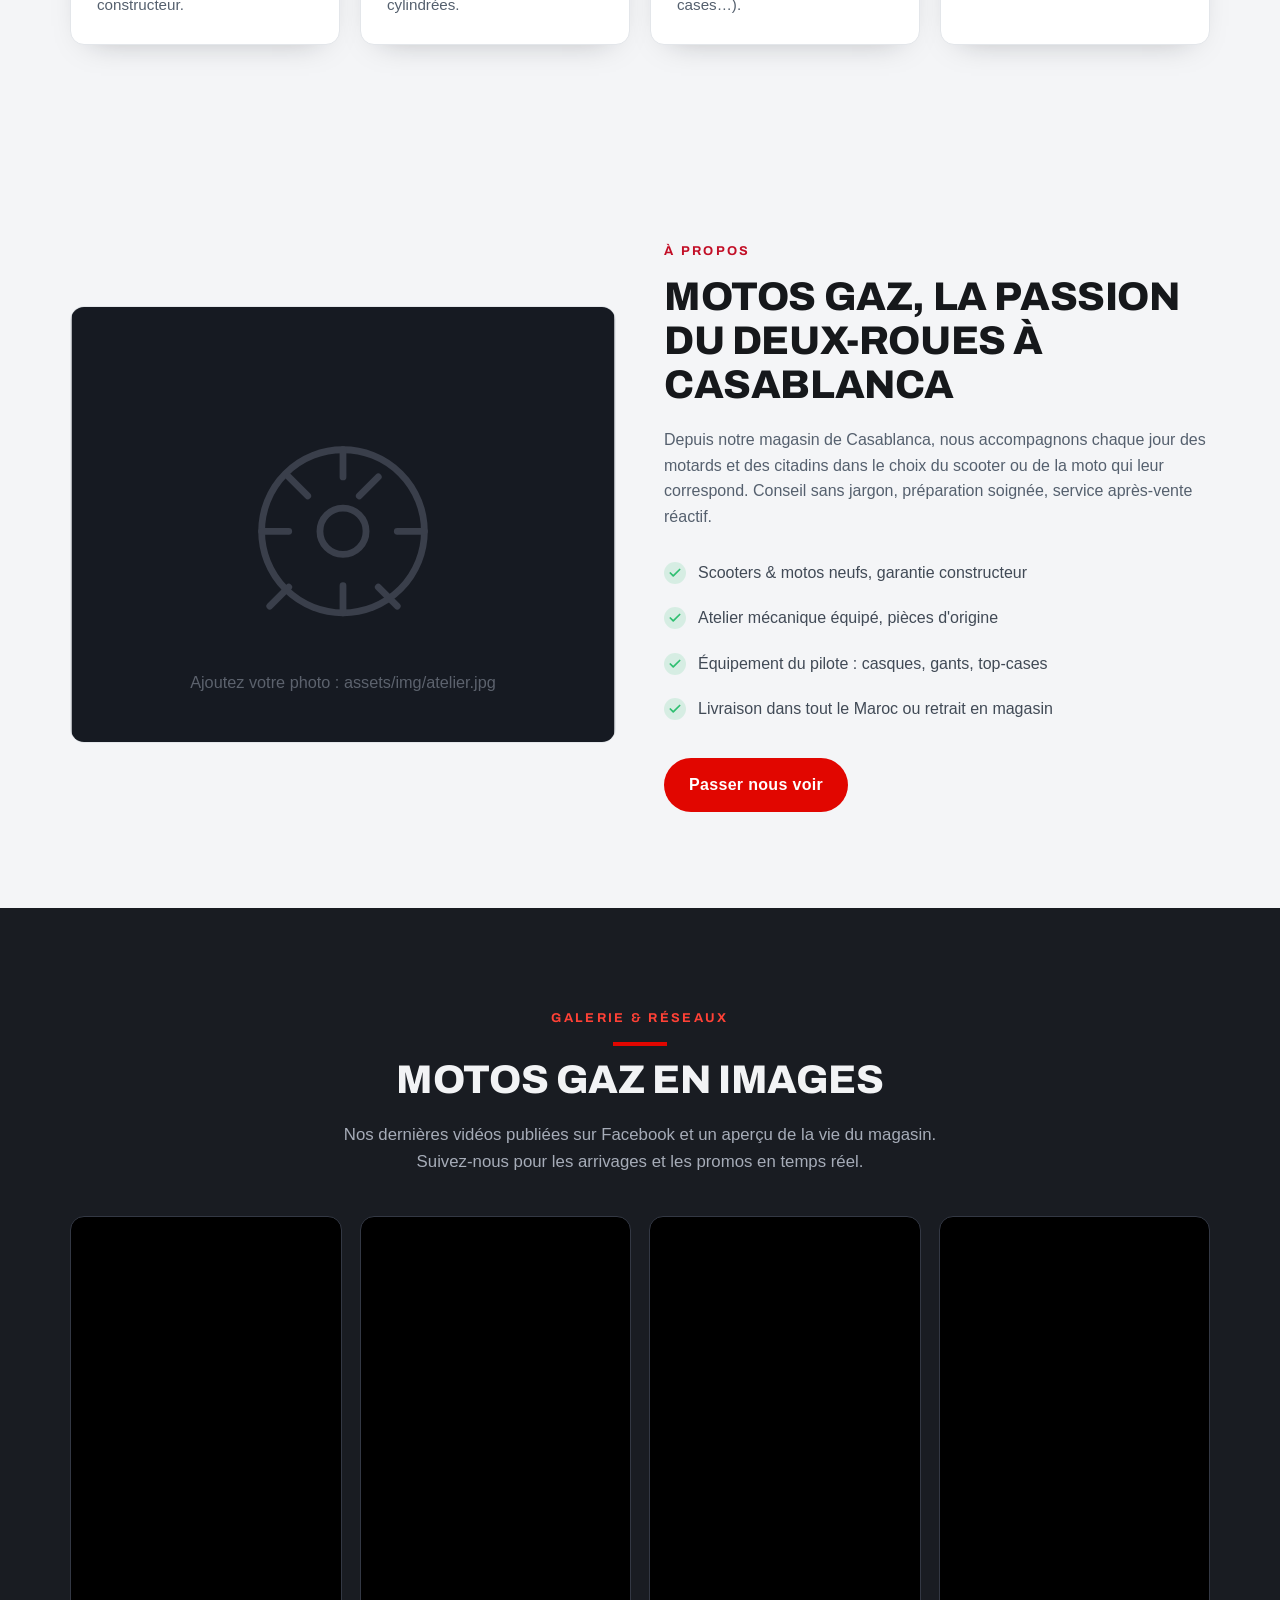
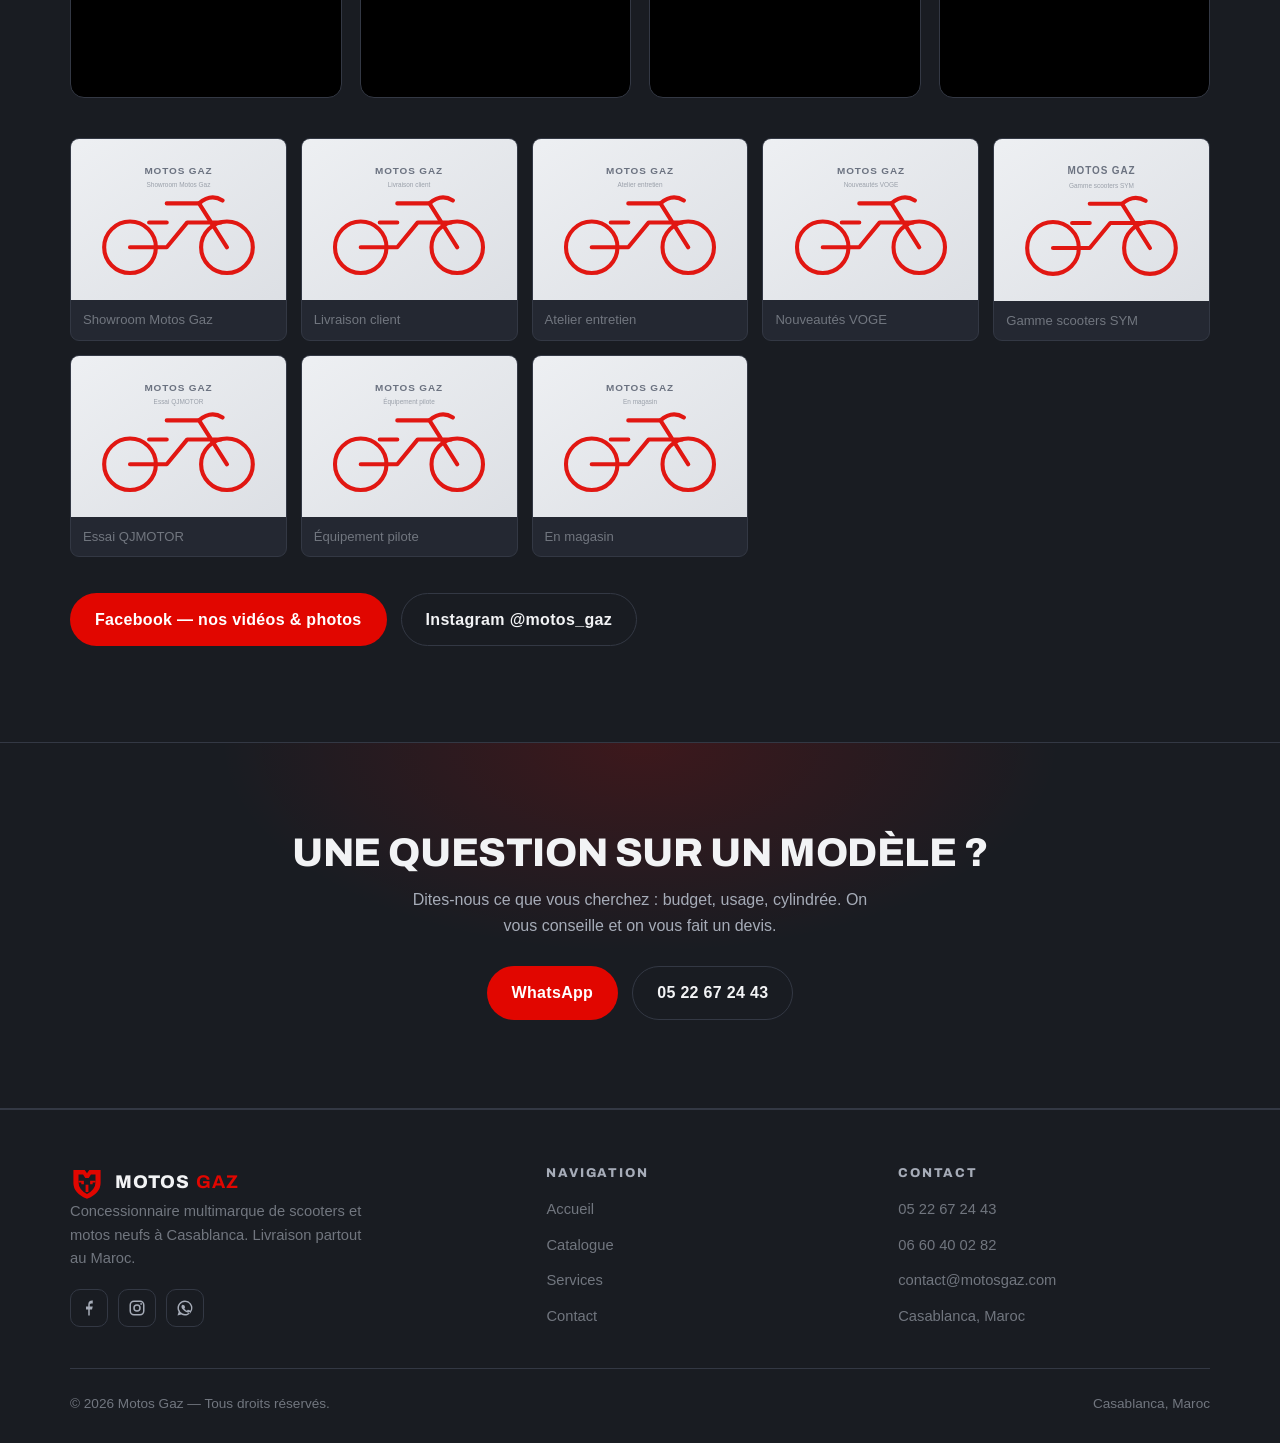
==== commit 1cf67940: "Devanture magasin sur la page Contact + finitions - Page Contact : ajout d'un visuel de la devanture" ====
--- a/index.html
+++ b/index.html
@@ -18,7 +18,7 @@
   <div class="container site-header__inner">
     <a class="brand" href="index.html" aria-label="Motos Gaz, accueil">
       <img class="brand__logo" src="assets/img/logo.svg" alt="Motos Gaz" width="34" height="34">
-      <span>MOTOS<b>GAZ</b></span>
+      <span>MOTOS<span class="brand__sp"> </span><b>GAZ</b></span>
     </a>
     <button class="nav-toggle" aria-label="Ouvrir le menu" aria-controls="nav" aria-expanded="false">
       <svg viewBox="0 0 24 24" fill="none" stroke="currentColor" stroke-width="2.2" stroke-linecap="round"><path d="M3 6h18M3 12h18M3 18h18"/></svg>
@@ -39,6 +39,7 @@
 
 <!-- ===================== HERO ===================== -->
 <section class="hero hero--center">
+  <img class="hero__bg" src="assets/img/devanture.jpg" alt="" aria-hidden="true" onerror="this.remove()">
   <div class="container hero__inner">
     <span class="hero__kicker">Casablanca · Livraison partout au Maroc</span>
     <h1>Votre prochain deux-roues<br>commence ici</h1>
@@ -161,7 +162,7 @@
       <div>
         <a class="brand" href="index.html">
           <img class="brand__logo" src="assets/img/logo.svg" alt="Motos Gaz" width="34" height="34">
-          <span>MOTOS<b>GAZ</b></span>
+          <span>MOTOS<span class="brand__sp"> </span><b>GAZ</b></span>
         </a>
         <p>Concessionnaire multimarque de scooters et motos neufs à Casablanca. Livraison partout au Maroc.</p>
         <div class="socials">
--- a/assets/css/style.css
+++ b/assets/css/style.css
@@ -192,6 +192,8 @@
 }
 .brand svg,
 .brand__logo { width: 34px; height: 34px; flex: none; }
+.brand span { letter-spacing: .06em; }
+.brand__sp { display: inline-block; width: .3em; }
 .brand span b { color: var(--accent); }
 
 .nav {
@@ -306,6 +308,20 @@
 }
 .hero__stats div span { font-size: .9rem; color: var(--text-3); }
 
+/* Image de fond optionnelle du hero (devanture) */
+.hero__bg {
+  position: absolute;
+  inset: 0;
+  width: 100%;
+  height: 100%;
+  object-fit: cover;
+  opacity: .20;
+  filter: grayscale(.25) contrast(1.05);
+  z-index: 0;
+  pointer-events: none;
+}
+.hero .container { position: relative; z-index: 1; }
+
 /* Hero centré, sans visuel */
 .hero--center { text-align: center; }
 .hero__inner {
@@ -765,8 +781,24 @@
   color: #9fe6c0;
   font-size: .92rem;
 }
+.shopfront {
+  margin: 26px 0 0;
+}
+.shopfront img {
+  width: 100%;
+  aspect-ratio: 16 / 10;
+  object-fit: cover;
+  border-radius: var(--radius);
+  border: 1px solid var(--border);
+  display: block;
+}
+.shopfront figcaption {
+  margin-top: 10px;
+  font-size: .85rem;
+  color: var(--text-3);
+}
 .map-embed {
-  margin-top: 24px;
+  margin-top: 18px;
   border-radius: var(--radius);
   overflow: hidden;
   border: 1px solid var(--border);
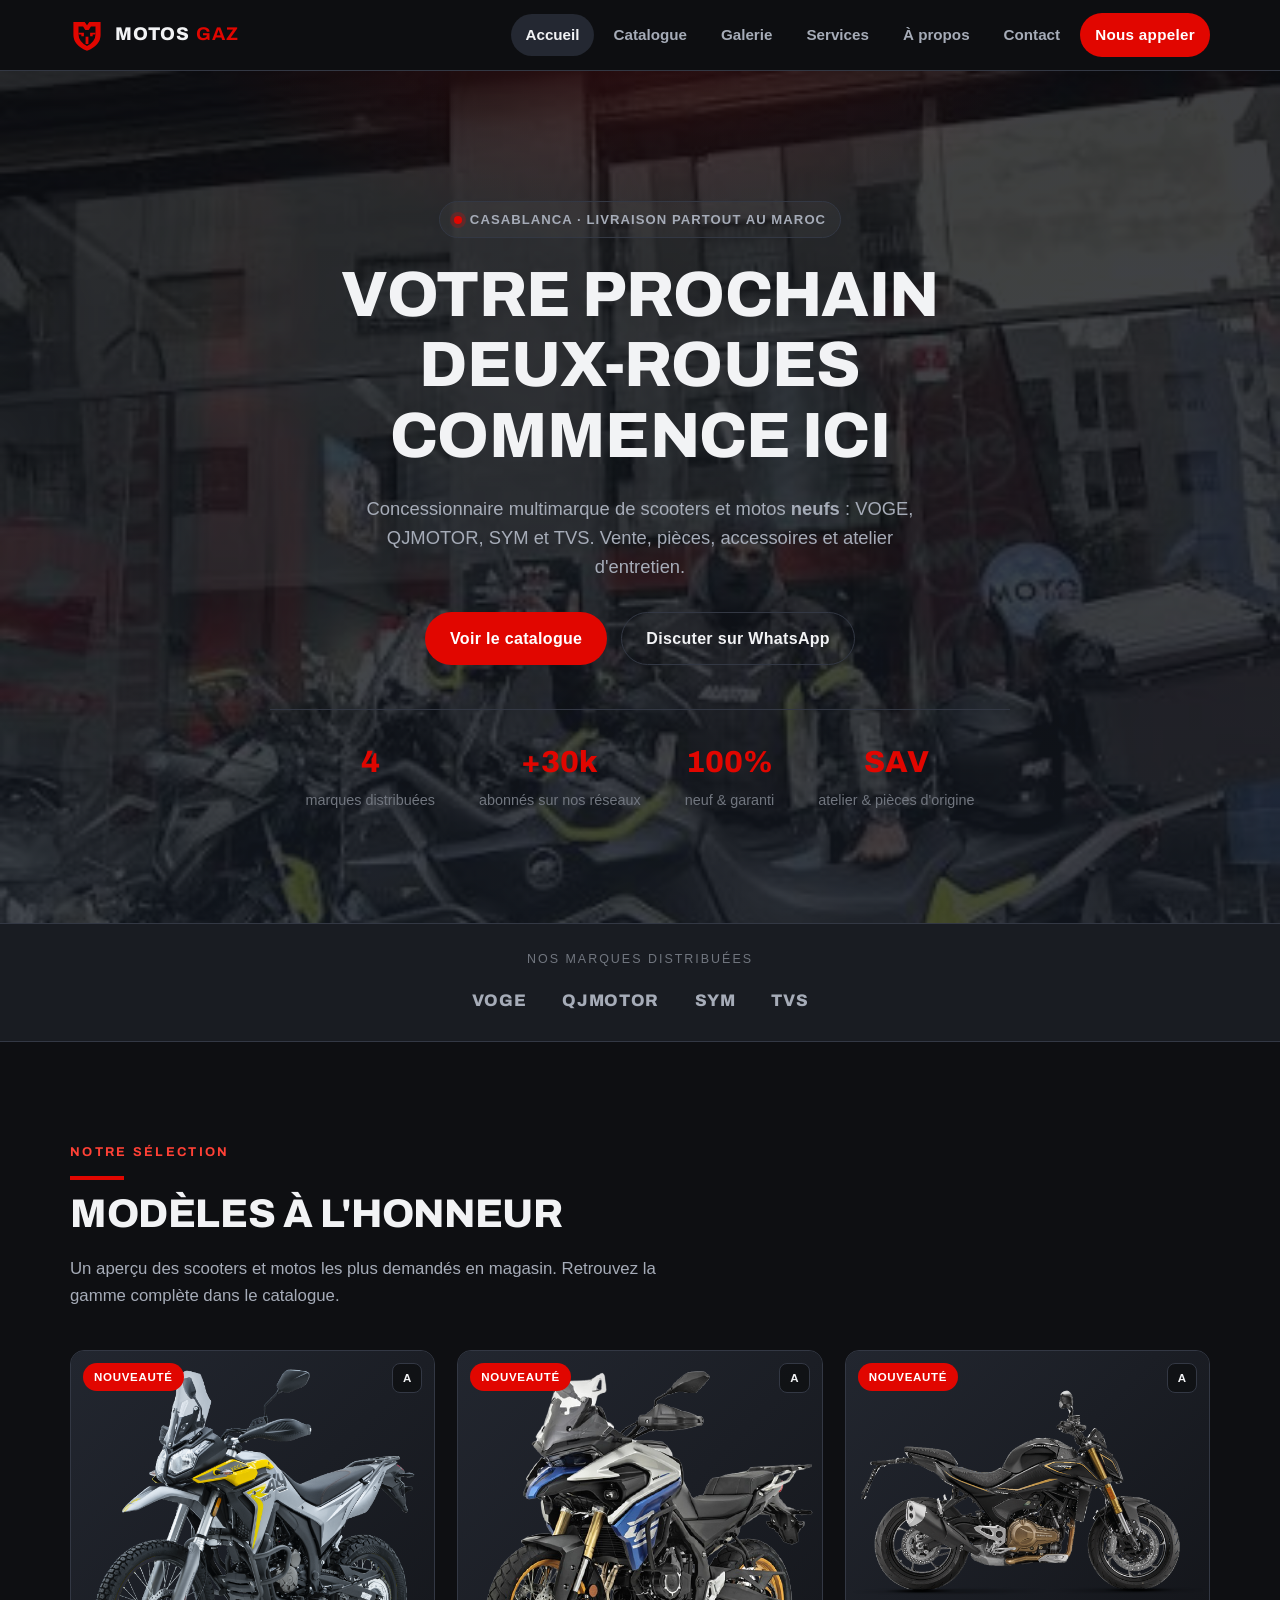
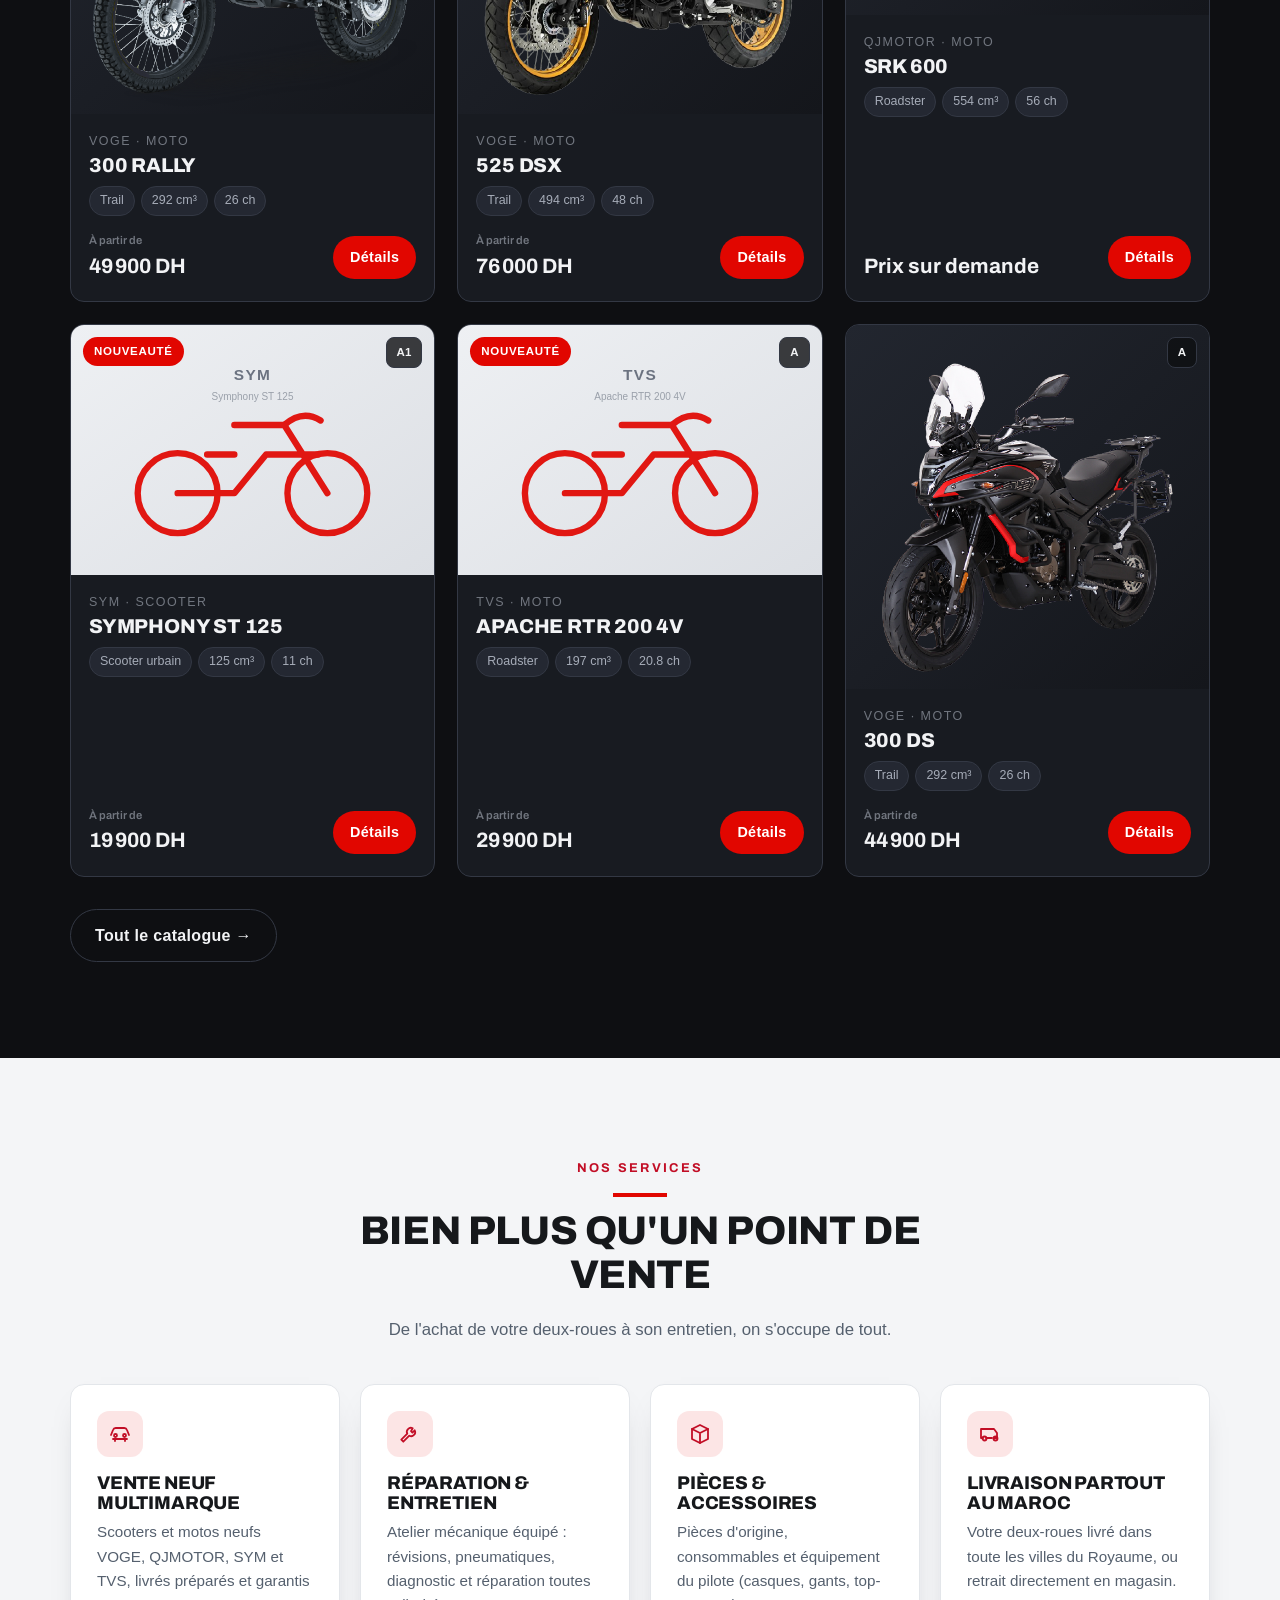
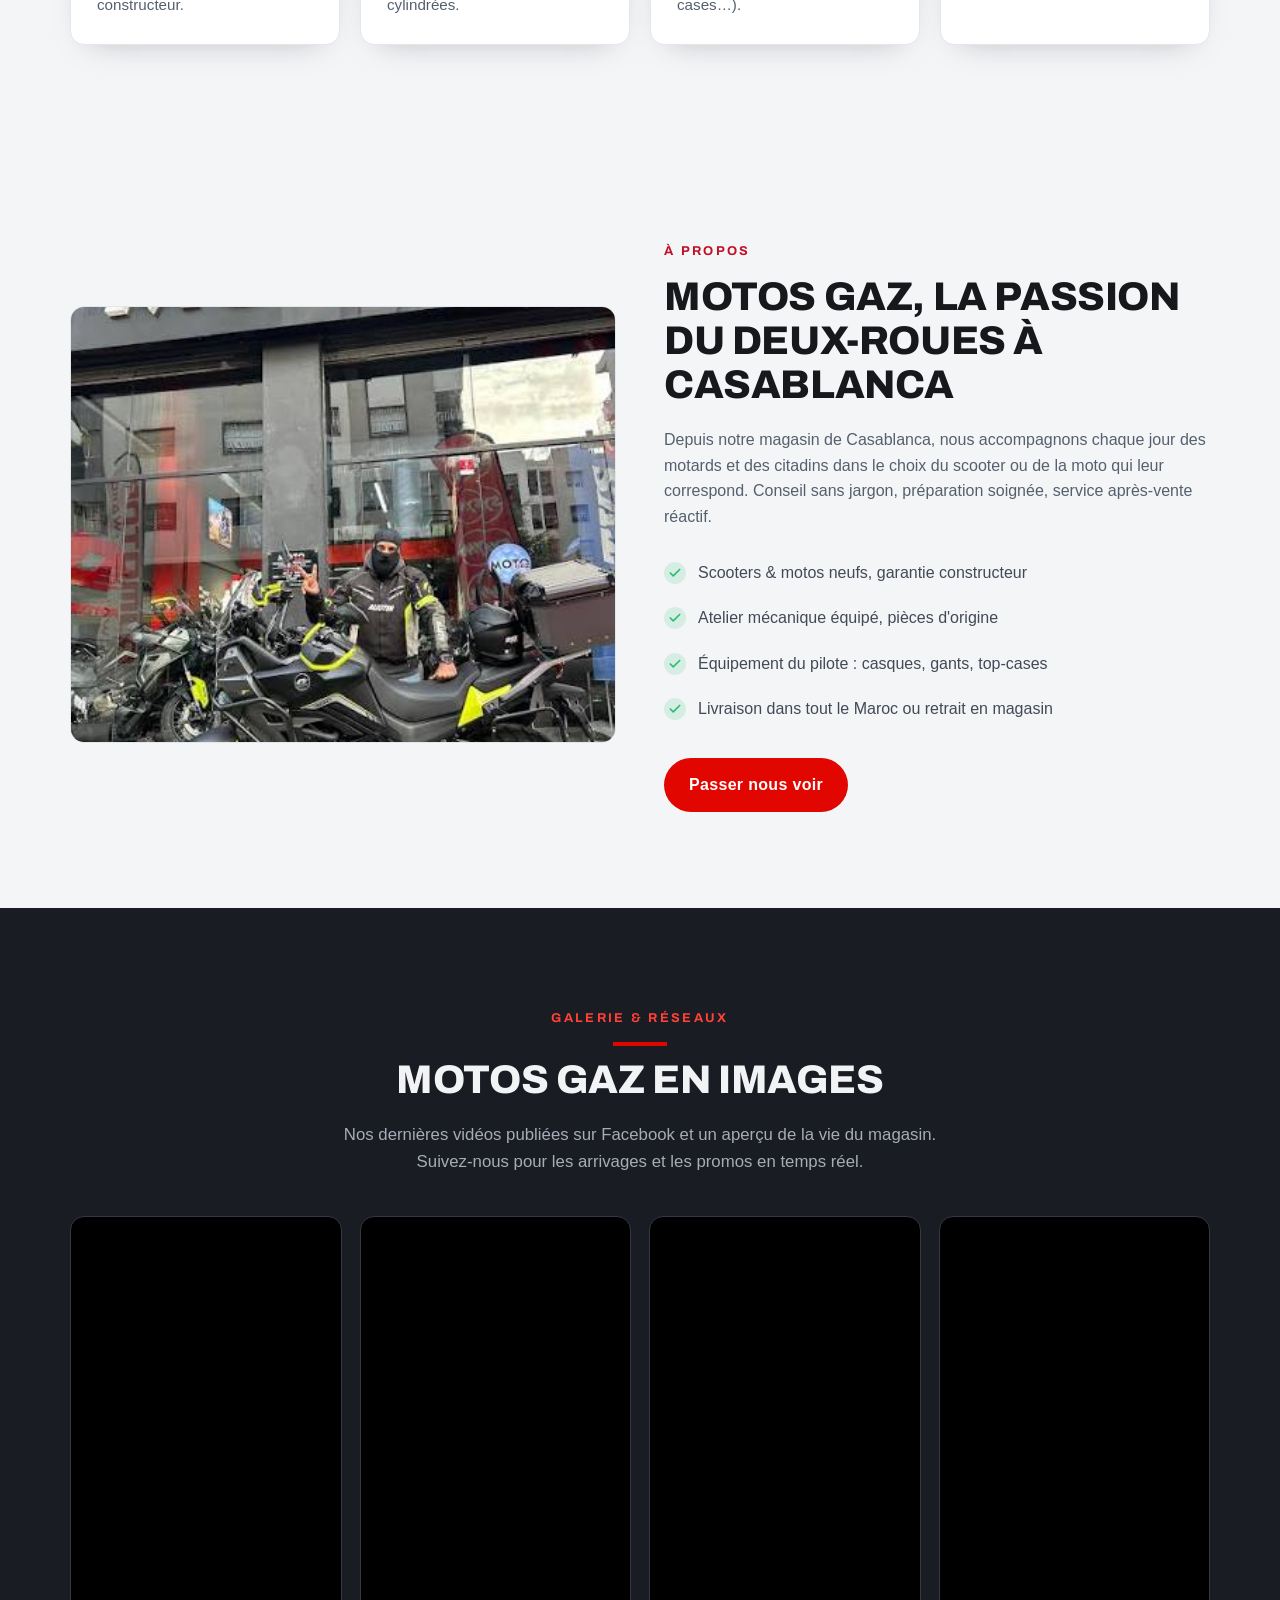
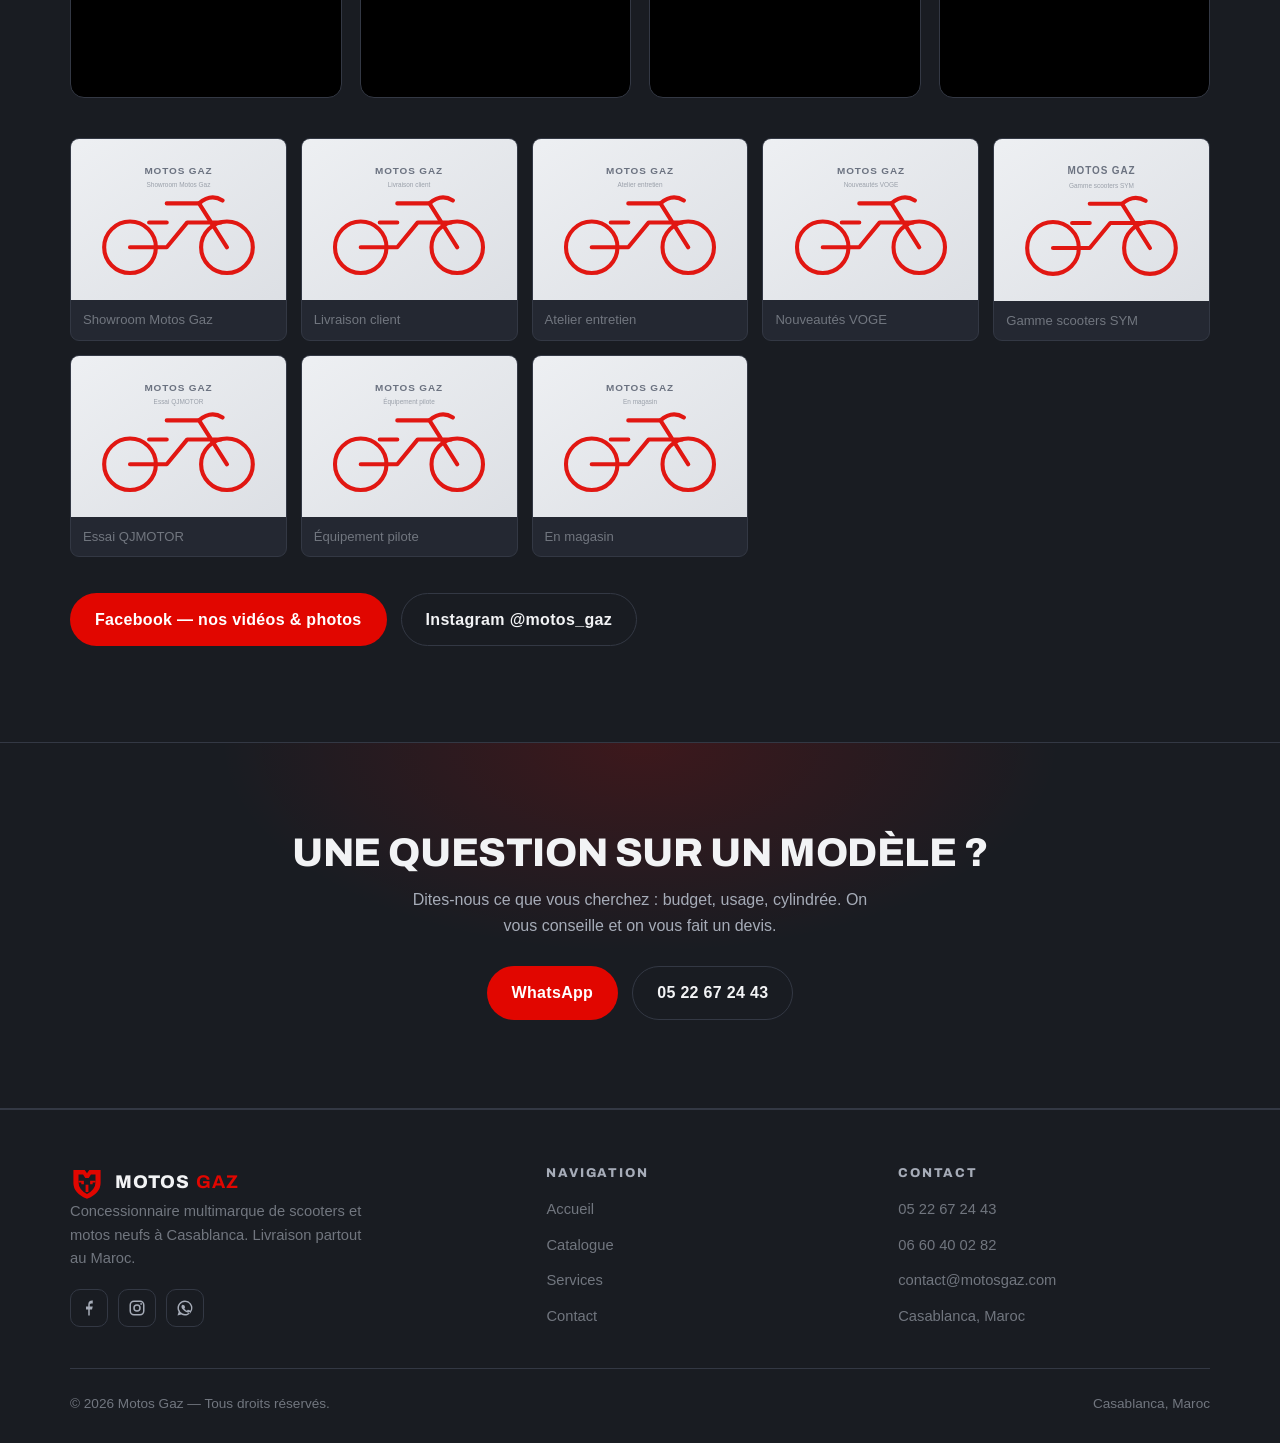
==== commit 88e5197f: "Section A propos : utilise la photo de la devanture L'emplacement image de « À propos » (accueil) po" ====
--- a/index.html
+++ b/index.html
@@ -94,8 +94,8 @@
 <section class="section section--light" id="apropos">
   <div class="container split">
     <div class="split__media">
-      <img src="assets/img/atelier.jpg" alt="Atelier Motos Gaz"
-           onerror="this.onerror=null;this.src='assets/img/motos/placeholder-atelier.svg'">
+      <img src="assets/img/devanture.jpg" alt="Le magasin Motos Gaz à Casablanca"
+           onerror="this.onerror=null;this.src='assets/img/motos/placeholder-devanture.svg'">
     </div>
     <div>
       <span class="eyebrow">À propos</span>
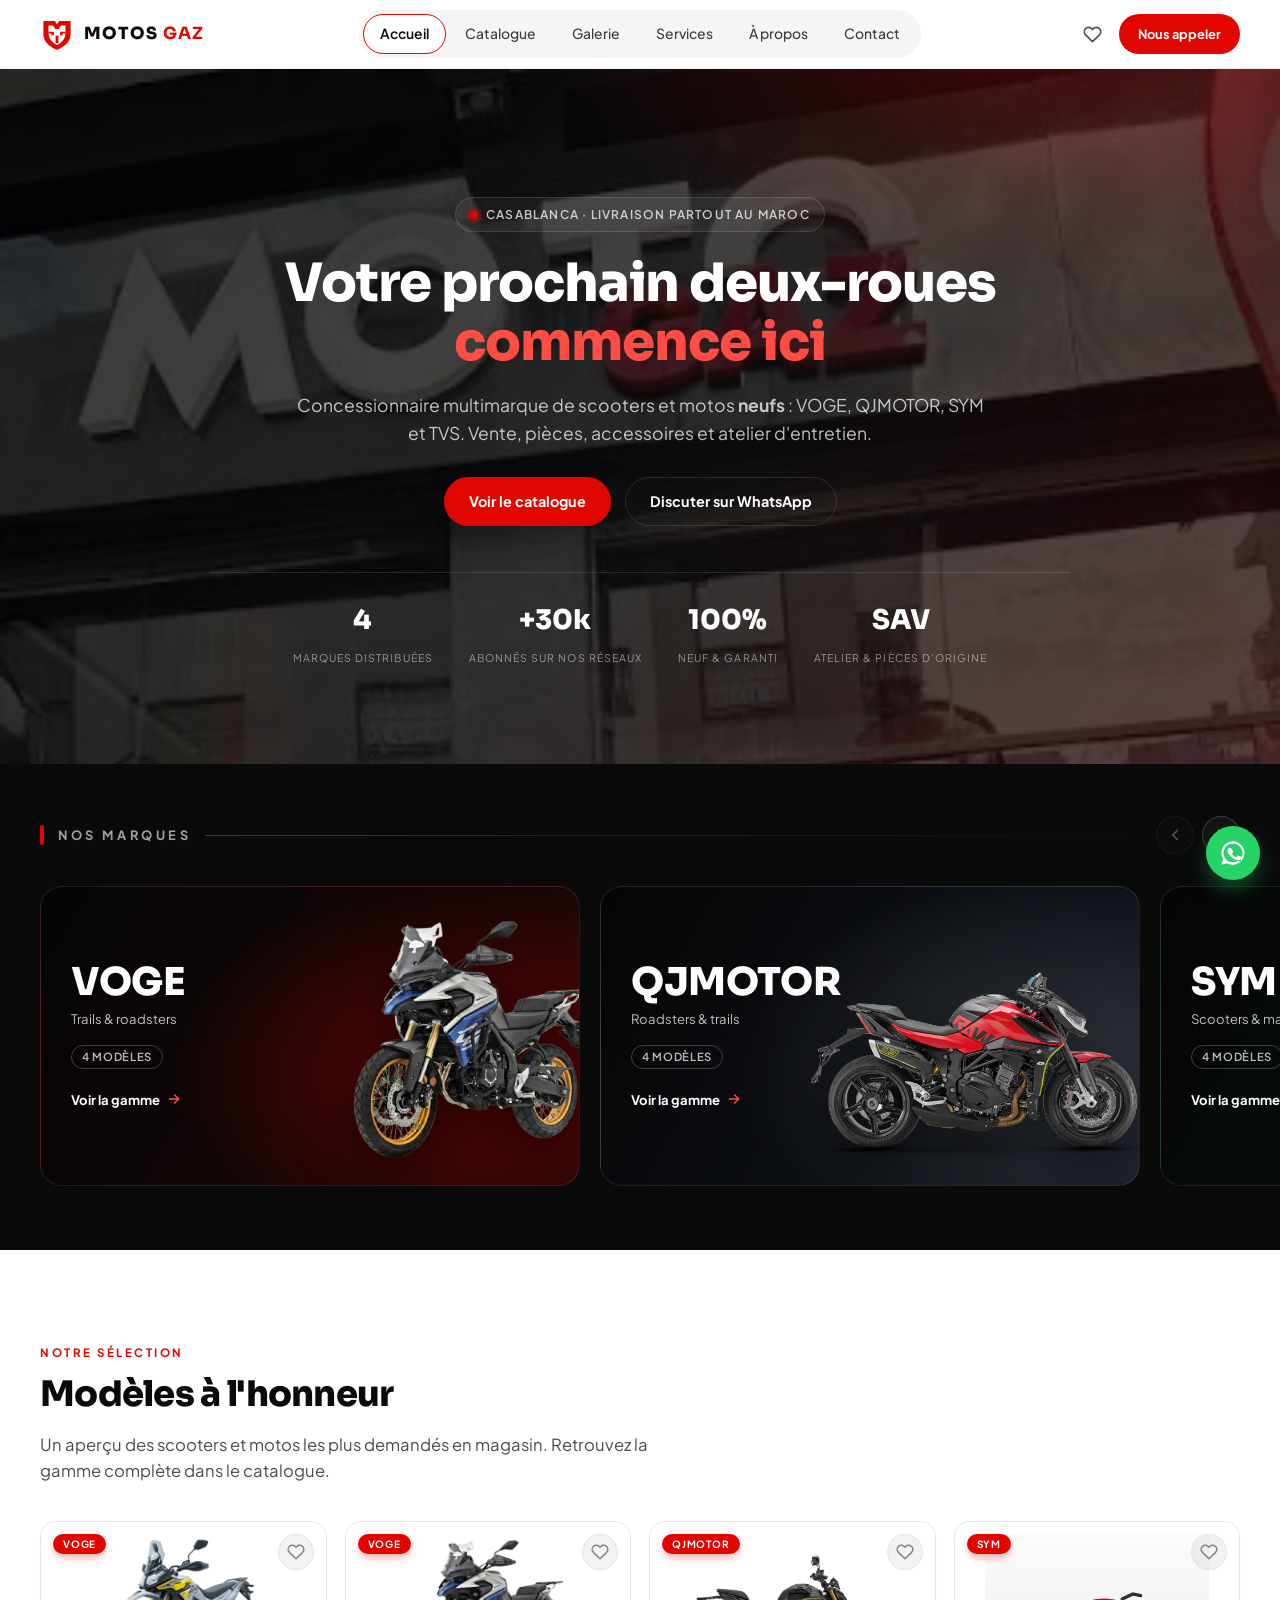
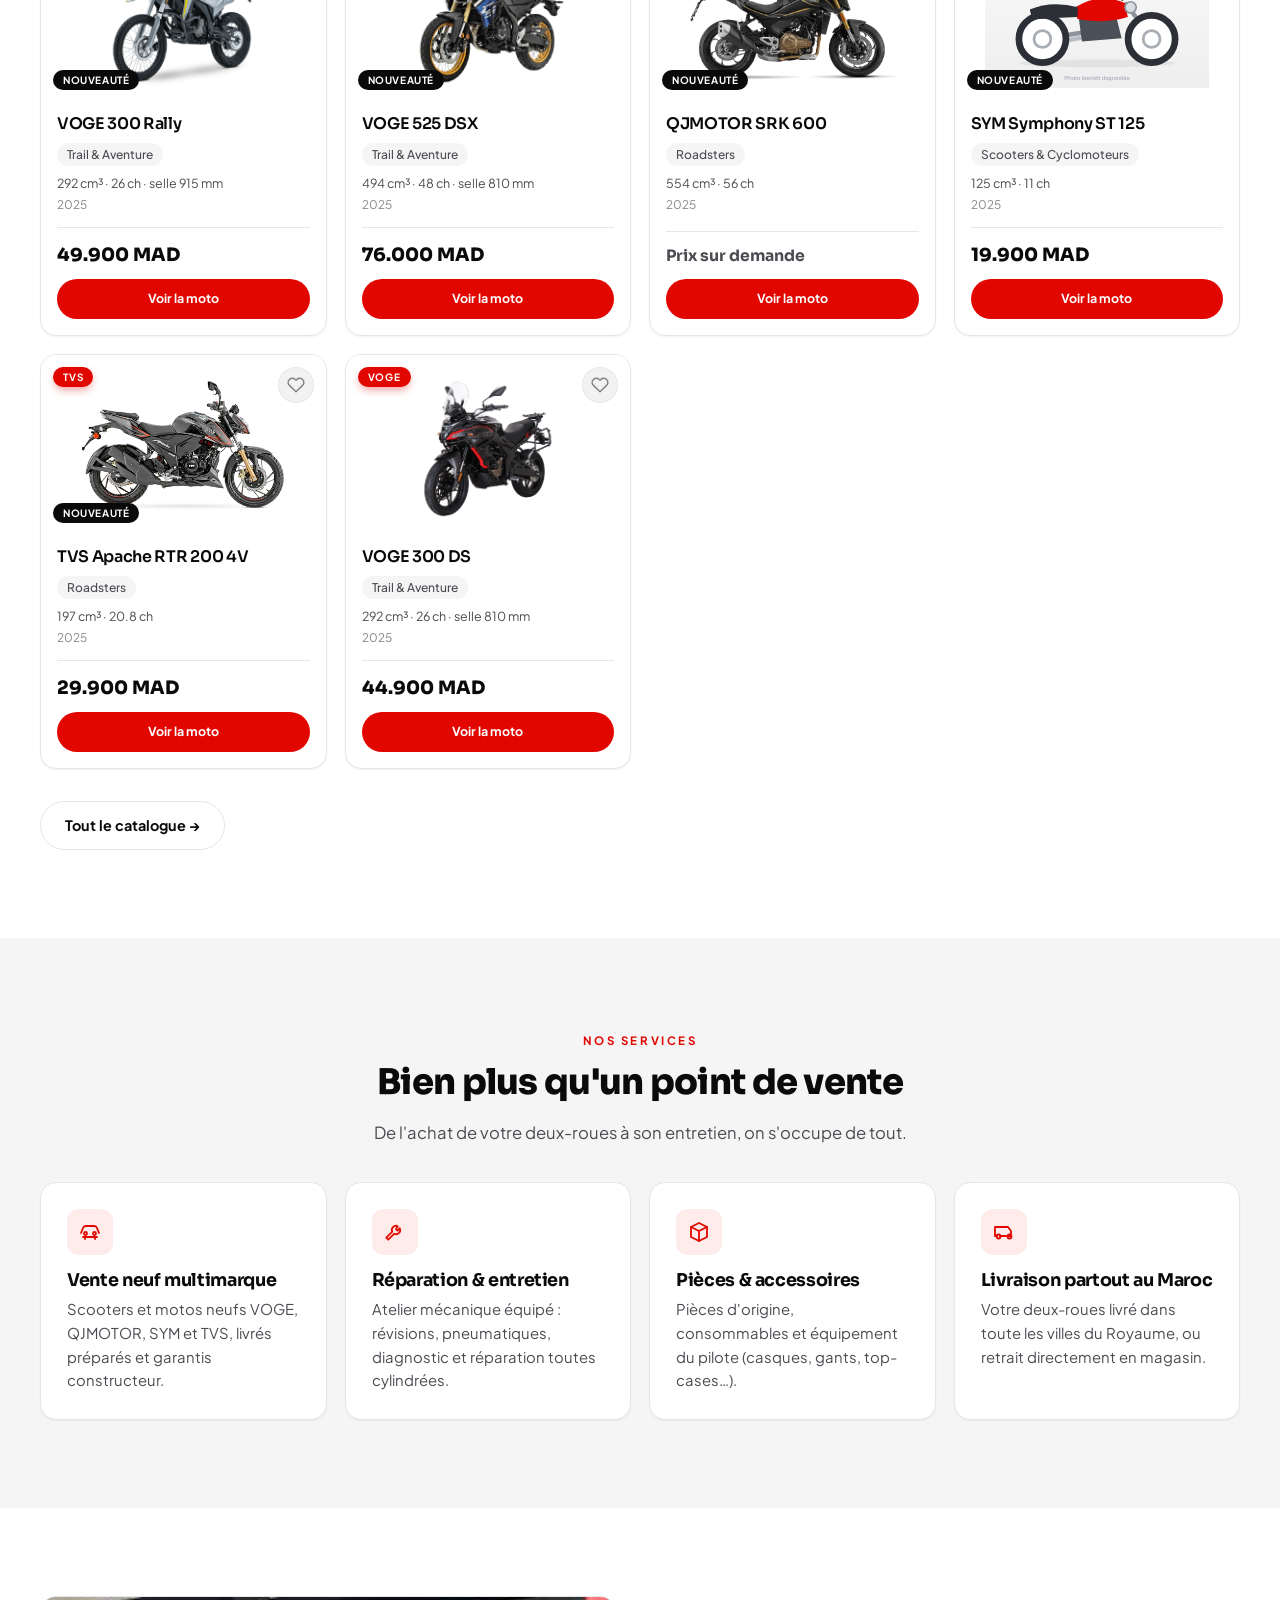
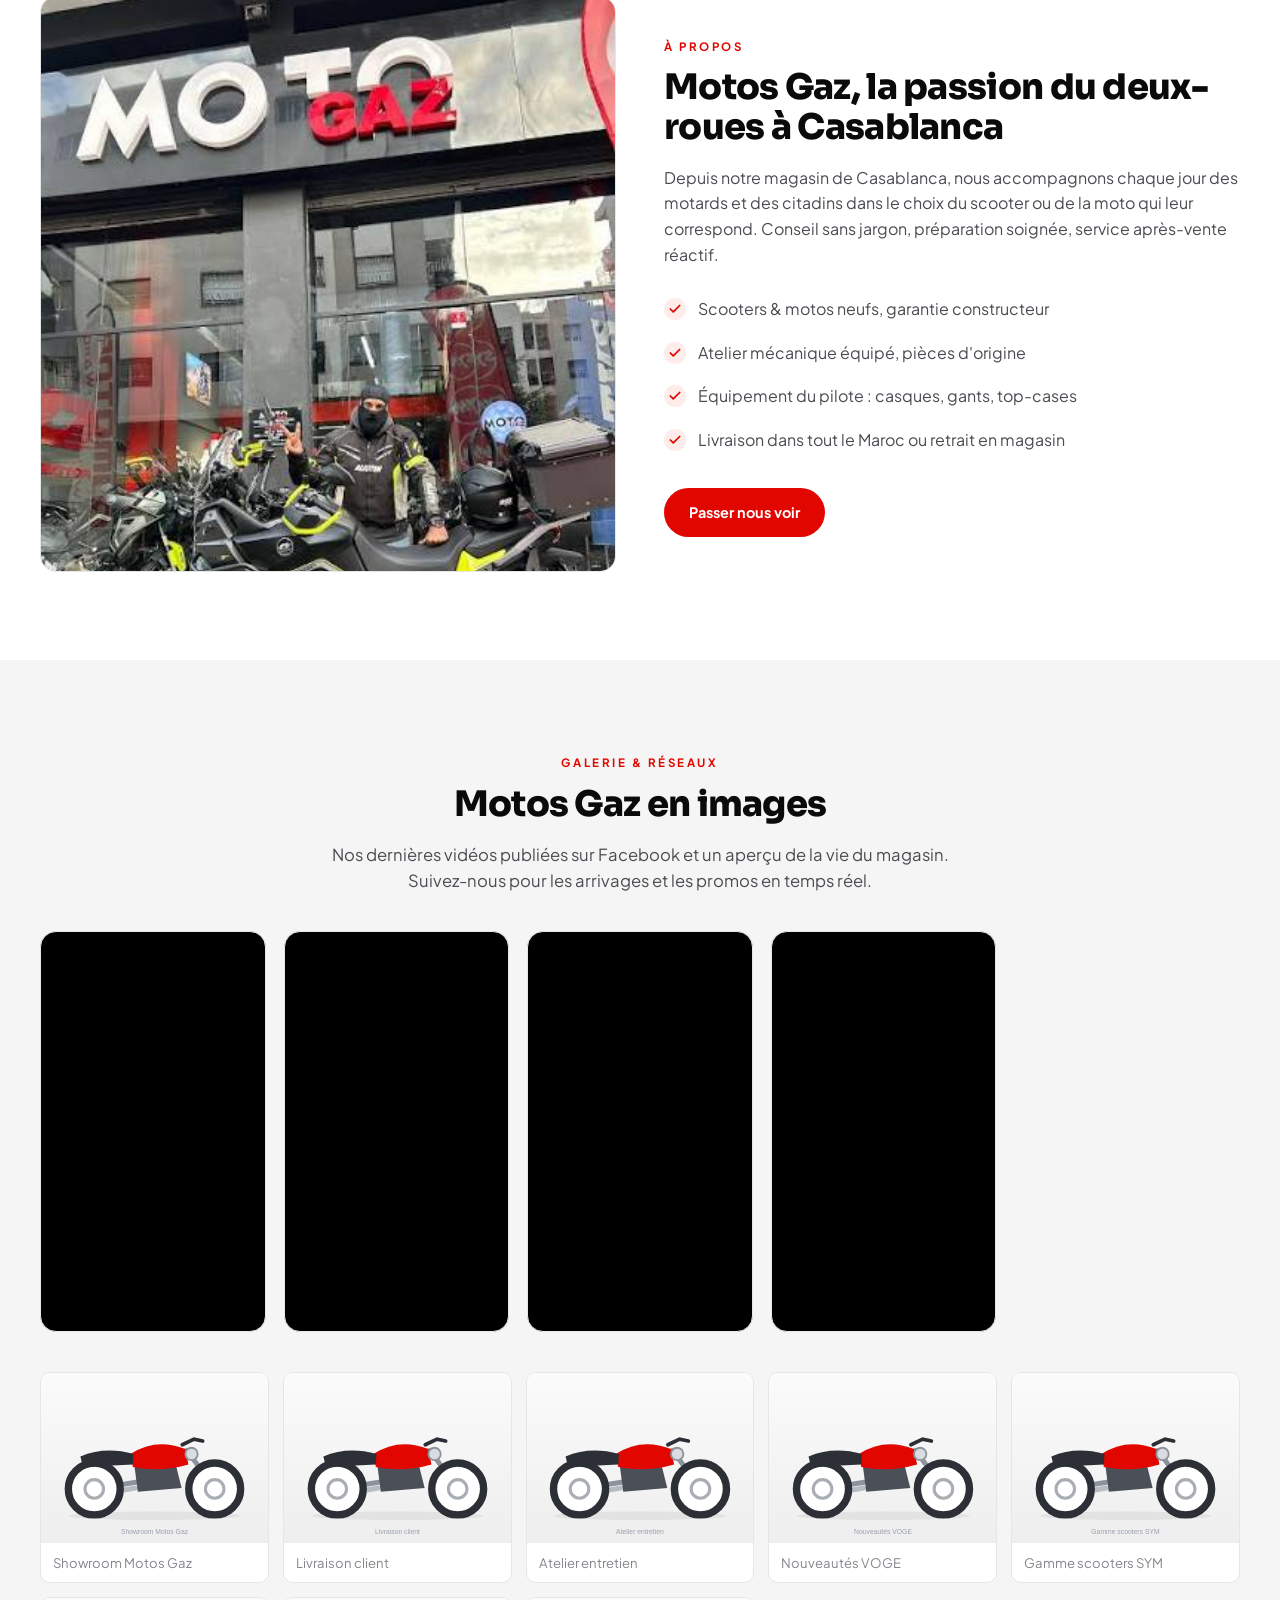
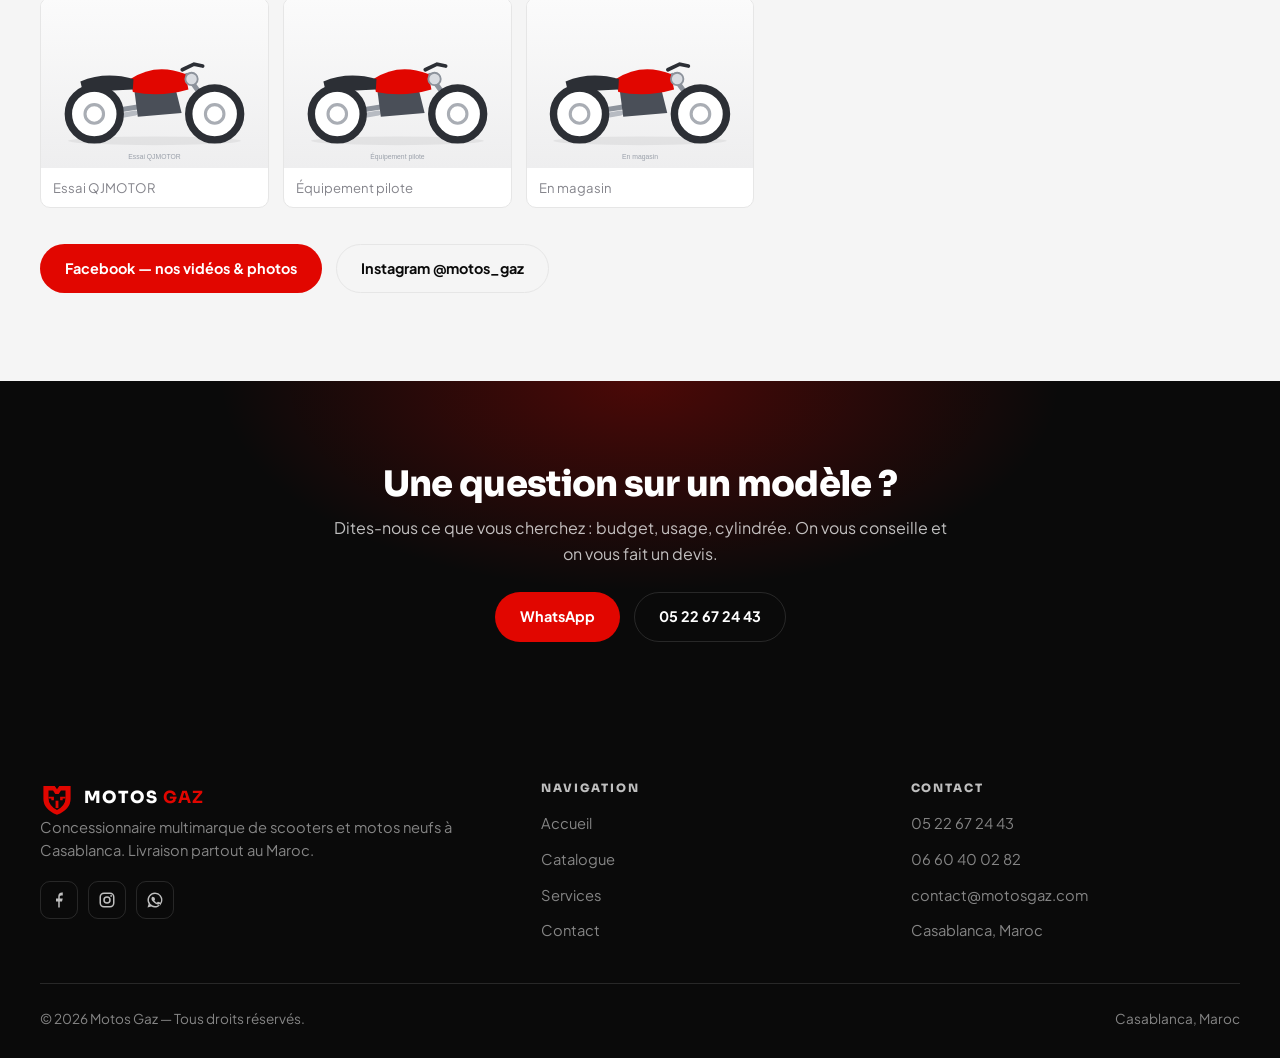
==== commit 7c7c2d7c: "Refonte style Retila : thème clair, catalogue, fiche moto, bandeau marques - Thème clair (Sora / Plu" ====
--- a/index.html
+++ b/index.html
@@ -7,7 +7,7 @@
 <meta name="description" content="Motos Gaz, concessionnaire multimarque à Casablanca : scooters et motos neufs VOGE, QJMOTOR, SYM et TVS. Pièces, accessoires, réparation. Livraison partout au Maroc.">
 <link rel="preconnect" href="https://fonts.googleapis.com">
 <link rel="preconnect" href="https://fonts.gstatic.com" crossorigin>
-<link href="https://fonts.googleapis.com/css2?family=Archivo:wght@600;700;800&display=swap" rel="stylesheet">
+<link href="https://fonts.googleapis.com/css2?family=Plus+Jakarta+Sans:wght@400;500;600;700;800&family=Sora:wght@600;700;800&display=swap" rel="stylesheet">
 <link rel="stylesheet" href="assets/css/style.css">
 <link rel="icon" href="assets/img/favicon.svg" type="image/svg+xml">
 </head>
@@ -17,21 +17,27 @@
 <header class="site-header">
   <div class="container site-header__inner">
     <a class="brand" href="index.html" aria-label="Motos Gaz, accueil">
-      <img class="brand__logo" src="assets/img/logo.svg" alt="Motos Gaz" width="34" height="34">
+      <img class="brand__logo" src="assets/img/logo.svg" alt="" width="34" height="34">
       <span>MOTOS<span class="brand__sp"> </span><b>GAZ</b></span>
     </a>
-    <button class="nav-toggle" aria-label="Ouvrir le menu" aria-controls="nav" aria-expanded="false">
-      <svg viewBox="0 0 24 24" fill="none" stroke="currentColor" stroke-width="2.2" stroke-linecap="round"><path d="M3 6h18M3 12h18M3 18h18"/></svg>
-    </button>
-    <nav class="nav" id="nav">
+    <nav class="nav" id="nav" aria-label="Navigation principale">
       <a href="index.html">Accueil</a>
       <a href="catalogue.html">Catalogue</a>
       <a href="index.html#galerie">Galerie</a>
       <a href="index.html#services">Services</a>
       <a href="index.html#apropos">À propos</a>
       <a href="contact.html">Contact</a>
-      <a class="btn btn--sm" data-site-href="tel" href="#">Nous appeler</a>
     </nav>
+    <div class="header-actions">
+      <a class="icon-btn" href="catalogue.html?fav=1" aria-label="Mes favoris">
+        <svg viewBox="0 0 24 24" fill="none" stroke="currentColor" stroke-width="2" stroke-linecap="round" stroke-linejoin="round" aria-hidden="true"><path d="M20.8 4.6a5.5 5.5 0 0 0-7.8 0L12 5.7l-1-1.1a5.5 5.5 0 0 0-7.8 7.8l1 1.1L12 21l7.8-7.5 1-1.1a5.5 5.5 0 0 0 0-7.8z"/></svg>
+        <span class="icon-btn__count" data-fav-count hidden>0</span>
+      </a>
+      <a class="btn btn--sm header-cta" data-site-href="tel" href="#">Nous appeler</a>
+      <button class="nav-toggle" aria-label="Ouvrir le menu" aria-controls="nav" aria-expanded="false">
+        <svg viewBox="0 0 24 24" fill="none" stroke="currentColor" stroke-width="2.2" stroke-linecap="round"><path d="M3 6h18M3 12h18M3 18h18"/></svg>
+      </button>
+    </div>
   </div>
 </header>
 
@@ -42,7 +48,7 @@
   <img class="hero__bg" src="assets/img/devanture.jpg" alt="" aria-hidden="true" onerror="this.remove()">
   <div class="container hero__inner">
     <span class="hero__kicker">Casablanca · Livraison partout au Maroc</span>
-    <h1>Votre prochain deux-roues<br>commence ici</h1>
+    <h1>Votre prochain deux-roues<br><em>commence ici</em></h1>
     <p class="lead">Concessionnaire multimarque de scooters et motos <strong>neufs</strong> :
       VOGE, QJMOTOR, SYM et TVS. Vente, pièces, accessoires et atelier d'entretien.</p>
     <div class="hero__actions">
@@ -59,8 +65,21 @@
 </section>
 
 <!-- ===================== MARQUES ===================== -->
-<section class="marques">
-  <div class="container marques__inner" data-marques></div>
+<section class="brands-band" aria-label="Nos marques">
+  <div class="container brands-band__head">
+    <span class="brands-band__bar" aria-hidden="true"></span>
+    <h2 class="brands-band__title">Nos marques</h2>
+    <span class="brands-band__line" aria-hidden="true"></span>
+    <div class="brands-band__nav">
+      <button type="button" class="brands-band__btn" data-brands-prev aria-label="Marques précédentes">
+        <svg viewBox="0 0 24 24" fill="none" stroke="currentColor" stroke-width="2.2" stroke-linecap="round" stroke-linejoin="round" aria-hidden="true"><path d="m15 18-6-6 6-6"/></svg>
+      </button>
+      <button type="button" class="brands-band__btn" data-brands-next aria-label="Marques suivantes">
+        <svg viewBox="0 0 24 24" fill="none" stroke="currentColor" stroke-width="2.2" stroke-linecap="round" stroke-linejoin="round" aria-hidden="true"><path d="m9 18 6-6-6-6"/></svg>
+      </button>
+    </div>
+  </div>
+  <div class="brands-track" data-brands></div>
 </section>
 
 <!-- ===================== SÉLECTION ===================== -->
@@ -79,7 +98,7 @@
 </section>
 
 <!-- ===================== SERVICES ===================== -->
-<section class="section section--light" id="services">
+<section class="section section--alt" id="services">
   <div class="container">
     <div class="section__head section__head--center">
       <span class="eyebrow">Nos services</span>
@@ -91,7 +110,7 @@
 </section>
 
 <!-- ===================== À PROPOS ===================== -->
-<section class="section section--light" id="apropos">
+<section class="section" id="apropos">
   <div class="container split">
     <div class="split__media">
       <img src="assets/img/devanture.jpg" alt="Le magasin Motos Gaz à Casablanca"
--- a/assets/css/style.css
+++ b/assets/css/style.css
@@ -1,32 +1,36 @@
 /* ===========================================================================
-   MOTOS GAZ — feuille de style
+   MOTOS GAZ — feuille de style (thème clair, bandeaux sombres, accent rouge)
+   Inspiré de l'agencement d'un catalogue moto moderne : en-tête « pilule »,
+   hero sombre, onglets de catégories, filtres latéraux, cartes blanches.
    =========================================================================== */
 
 :root {
-  --bg:            #0e0f12;
-  --bg-2:          #191c22;
-  --bg-3:          #242832;
-  --surface:       #181b21;
-  --border:        #333844;
-  --light:         #f4f5f7;
-  --light-2:       #ffffff;
-  --light-ink:     #16181b;
-  --light-ink-2:   #55606e;
-  --light-border:  #e3e6ea;
-  --accent-ink-light: #c20e26;
-  --text:          #f2f3f5;
-  --text-2:        #a6acb8;
-  --text-3:        #71767f;
+  --bg:            #ffffff;
+  --bg-2:          #f5f5f5;
+  --bg-3:          #ececec;
+  --surface:       #ffffff;
+  --border:        #e6e6e6;
+  --text:          #0a0a0a;
+  --text-2:        #4b4b52;
+  --text-3:        #85858c;
+
   --accent:        #e10600;
-  --accent-2:      #ff4136;
-  --accent-ink:    #ffffff;
-  --ok:            #2fbf71;
-  --radius:        14px;
-  --radius-sm:     9px;
-  --maxw:          1180px;
-  --shadow:        0 18px 44px -18px rgba(0, 0, 0, .7);
-  --font:          "Segoe UI", Roboto, "Helvetica Neue", Arial, system-ui, sans-serif;
-  --font-display:  "Archivo", "Segoe UI", Roboto, Arial, sans-serif;
+  --accent-hover:  #c20500;
+  --accent-soft:   #fdecea;
+  --accent-on-dark:#ff4d45;
+
+  --dark:          #0a0a0a;
+  --dark-border:   rgba(255, 255, 255, .12);
+  --wa:            #25d366;
+
+  --radius:        16px;
+  --radius-sm:     10px;
+  --maxw:          1240px;
+  --shadow-sm:     0 1px 2px rgba(0, 0, 0, .05);
+  --shadow-lg:     0 18px 40px -18px rgba(0, 0, 0, .28);
+
+  --font:          "Plus Jakarta Sans", ui-sans-serif, system-ui, "Segoe UI", Roboto, Arial, sans-serif;
+  --font-display:  "Sora", "Plus Jakarta Sans", ui-sans-serif, system-ui, "Segoe UI", Arial, sans-serif;
 }
 
 *, *::before, *::after { box-sizing: border-box; }
@@ -43,23 +47,20 @@
 }
 
 img { display: block; max-width: 100%; }
-
 a { color: inherit; text-decoration: none; }
+p { margin: 0 0 1rem; }
 
 h1, h2, h3, h4 {
   font-family: var(--font-display);
   font-weight: 800;
-  line-height: 1.1;
-  letter-spacing: -0.01em;
+  line-height: 1.12;
+  letter-spacing: -0.02em;
   margin: 0 0 .5em;
-  text-transform: uppercase;
-}
-
-h1 { font-size: clamp(2.2rem, 6vw, 4rem); }
-h2 { font-size: clamp(1.6rem, 4vw, 2.5rem); }
-h3 { font-size: 1.15rem; }
-
-p { margin: 0 0 1rem; }
+}
+h1 { font-size: clamp(2rem, 4.6vw, 3.3rem); }
+h2 { font-size: clamp(1.5rem, 3.2vw, 2.2rem); }
+h3 { font-size: 1.1rem; font-weight: 700; }
+h1 em, h2 em { font-style: normal; color: var(--accent); }
 
 .container {
   width: 100%;
@@ -68,811 +69,1333 @@
   padding-inline: 20px;
 }
 
-.section { padding: clamp(48px, 8vw, 96px) 0; }
+/* Bandeaux sombres : les variables de texte passent en clair */
+.hero, .page-hero, .cat-hero, .cta, .site-footer {
+  --text:   #ffffff;
+  --text-2: rgba(255, 255, 255, .74);
+  --text-3: rgba(255, 255, 255, .5);
+  --border: var(--dark-border);
+  color: #fff;
+}
+.hero h1 em, .page-hero h1 em, .cat-hero h1 em { color: var(--accent-on-dark); }
+
+/* ---------- Sections ---------- */
+.section { padding: clamp(48px, 7vw, 88px) 0; }
 .section--tight { padding: clamp(32px, 5vw, 56px) 0; }
 .section--alt { background: var(--bg-2); }
-
-/* Sections claires — pour éclaircir la page */
-.section--light { background: var(--light); color: var(--light-ink-2); }
-.section--light h1, .section--light h2, .section--light h3, .section--light h4 { color: var(--light-ink); }
-.section--light .eyebrow { color: var(--accent-ink-light); }
-.section--light .section__head p { color: var(--light-ink-2); }
-.section--light .card {
-  background: var(--light-2);
-  border-color: var(--light-border);
-  box-shadow: 0 12px 32px -20px rgba(16, 20, 30, .35);
-}
-.section--light .card p { color: var(--light-ink-2); }
-.section--light .card__icon { background: rgba(225, 6, 0, .10); color: var(--accent-ink-light); }
-.section--light .tick-list li { color: #414a56; }
-.section--light .split__media { border-color: var(--light-border); background: #e9ebef; }
-.section--light .btn--ghost { --btn-fg: var(--light-ink); border-color: #cfd4da; }
-.section--light .btn--ghost:hover { background: #e7eaee; border-color: #b7bec7; }
-/* Cartes & filtres du catalogue en clair */
-.section--light .moto-card { background: var(--light-2); border-color: var(--light-border); }
-.section--light .moto-card:hover { border-color: #c4cad2; }
-.section--light .moto-card__media { background: linear-gradient(135deg, #eef0f3, #e2e5ea); }
-.section--light .moto-card__marque { color: #8a919c; }
-.section--light .moto-card__modele { color: var(--light-ink); }
-.section--light .chip { background: #eef0f3; border-color: #e0e3e8; color: #55606e; }
-.section--light .price { color: var(--light-ink); }
-.section--light .price small { color: #98a0ab; }
-.section--light .filter-btn { background: var(--light-2); border-color: #d7dbe0; color: #55606e; }
-.section--light .filter-btn:hover { color: var(--light-ink); border-color: #b7bec7; }
-.section--light .filter-btn.is-active { background: var(--accent); border-color: var(--accent); color: #fff; }
-.section--light .filters__count { color: #98a0ab; }
-.section--light .empty { color: #98a0ab; border-color: #d0d5db; }
-.section--light .empty a { color: var(--accent-ink-light); }
-
-.section__head {
-  max-width: 640px;
-  margin-bottom: 40px;
-}
-.section__head h2 { position: relative; padding-top: 16px; }
-.section__head h2::before {
-  content: "";
-  position: absolute;
-  top: 0;
-  left: 0;
-  width: 54px;
-  height: 4px;
-  background: var(--accent);
-}
-.section__head--center {
-  margin-inline: auto;
-  text-align: center;
-}
-.section__head--center h2::before { left: 50%; transform: translateX(-50%); }
+.section--light { /* alias historique : même rendu que .section */ }
+
+.section__head { max-width: 640px; margin-bottom: 36px; }
+.section__head--center { margin-inline: auto; text-align: center; }
+.section__head p { color: var(--text-2); font-size: 1.04rem; }
+
 .eyebrow {
   display: inline-block;
-  font-family: var(--font-display);
   font-weight: 700;
-  font-size: .8rem;
-  letter-spacing: .18em;
-  text-transform: uppercase;
-  color: var(--accent-2);
-  margin-bottom: 14px;
-}
-.section__head p { color: var(--text-2); font-size: 1.05rem; }
+  font-size: .72rem;
+  letter-spacing: .22em;
+  text-transform: uppercase;
+  color: var(--accent);
+  margin-bottom: 12px;
+}
+.hero .eyebrow, .page-hero .eyebrow, .cat-hero .eyebrow { color: var(--accent-on-dark); }
 
 /* ---------- Boutons ---------- */
 .btn {
   --btn-bg: var(--accent);
-  --btn-fg: var(--accent-ink);
+  --btn-fg: #fff;
   display: inline-flex;
   align-items: center;
-  gap: .55em;
-  padding: 13px 24px;
+  justify-content: center;
+  gap: .5em;
+  padding: 12px 24px;
   border: 1px solid transparent;
   border-radius: 999px;
   background: var(--btn-bg);
   color: var(--btn-fg);
   font: inherit;
+  font-size: .9rem;
   font-weight: 700;
-  letter-spacing: .02em;
   cursor: pointer;
   transition: transform .15s ease, background .15s ease, border-color .15s ease;
 }
-.btn:hover { transform: translateY(-2px); }
-.btn:active { transform: translateY(0); }
+.btn:hover { background: var(--accent-hover); transform: translateY(-1px); }
+.btn:active { transform: none; }
 .btn--ghost {
   --btn-bg: transparent;
   --btn-fg: var(--text);
   border-color: var(--border);
 }
-.btn--ghost:hover { border-color: var(--text-2); background: var(--bg-3); }
-.btn--block { display: flex; width: 100%; justify-content: center; }
-.btn--sm { padding: 9px 16px; font-size: .9rem; }
+.btn--ghost:hover { background: rgba(127, 127, 127, .12); border-color: var(--text-3); }
+.btn--block { display: flex; width: 100%; }
+.btn--sm { padding: 9px 18px; font-size: .8rem; }
 
 /* ---------- Header ---------- */
 .site-header {
   position: sticky;
   top: 0;
   z-index: 50;
-  background: rgba(14, 15, 18, .82);
-  backdrop-filter: blur(12px);
-  border-bottom: 1px solid var(--border);
+  background: rgba(255, 255, 255, .88);
+  backdrop-filter: saturate(1.4) blur(14px);
+  border-bottom: 1px solid rgba(0, 0, 0, .06);
 }
 .site-header__inner {
-  display: flex;
-  align-items: center;
-  justify-content: space-between;
-  gap: 20px;
-  height: 70px;
+  display: grid;
+  grid-template-columns: 1fr auto 1fr;
+  align-items: center;
+  gap: 16px;
+  height: 68px;
 }
 .brand {
   display: flex;
   align-items: center;
-  gap: 11px;
+  gap: 10px;
+  justify-self: start;
   font-family: var(--font-display);
   font-weight: 800;
-  font-size: 1.15rem;
-  letter-spacing: .04em;
-  text-transform: uppercase;
+  font-size: 1.05rem;
+  letter-spacing: .06em;
+  text-transform: uppercase;
+  color: var(--text);
 }
 .brand svg,
 .brand__logo { width: 34px; height: 34px; flex: none; }
-.brand span { letter-spacing: .06em; }
 .brand__sp { display: inline-block; width: .3em; }
-.brand span b { color: var(--accent); }
+.brand b { color: var(--accent); }
 
 .nav {
   display: flex;
   align-items: center;
-  gap: 6px;
+  gap: 2px;
+  padding: 4px;
+  background: var(--bg-2);
+  border-radius: 999px;
 }
 .nav a {
-  padding: 9px 14px;
+  padding: 8px 16px;
+  border: 1px solid transparent;
   border-radius: 999px;
+  font-size: .87rem;
+  font-weight: 500;
+  color: #3b3b41;
+  white-space: nowrap;
+  transition: background .15s ease, color .15s ease, border-color .15s ease;
+}
+.nav a:hover { background: #fff; color: var(--text); }
+.nav a.is-active { background: #fff; border-color: var(--accent); color: var(--text); font-weight: 600; }
+
+.header-actions { justify-self: end; display: flex; align-items: center; gap: 8px; }
+.icon-btn {
+  position: relative;
+  display: grid;
+  place-items: center;
+  width: 38px;
+  height: 38px;
+  border-radius: 50%;
   color: var(--text-2);
-  font-weight: 600;
-  font-size: .95rem;
-  transition: color .15s ease, background .15s ease;
-}
-.nav a:hover { color: var(--text); background: var(--bg-3); }
-.nav a.is-active { color: var(--text); background: var(--bg-3); }
-.nav .btn { color: var(--accent-ink); }
-.nav .btn:hover { color: var(--accent-ink); }
+  transition: background .15s ease, color .15s ease;
+}
+.icon-btn:hover { background: var(--bg-2); color: var(--text); }
+.icon-btn svg { width: 19px; height: 19px; }
+.icon-btn__count {
+  position: absolute;
+  top: 1px;
+  right: -1px;
+  min-width: 17px;
+  height: 17px;
+  padding: 0 4px;
+  display: grid;
+  place-items: center;
+  border-radius: 999px;
+  background: var(--accent);
+  color: #fff;
+  font-size: 10px;
+  font-weight: 700;
+}
 
 .nav-toggle {
   display: none;
-  width: 44px; height: 44px;
-  border: 1px solid var(--border);
-  border-radius: 10px;
-  background: var(--bg-3);
+  width: 40px;
+  height: 40px;
+  border: 1px solid var(--border);
+  border-radius: 50%;
+  background: #fff;
   color: var(--text);
   cursor: pointer;
   align-items: center;
   justify-content: center;
 }
-.nav-toggle svg { width: 22px; height: 22px; }
-
-@media (max-width: 860px) {
+.nav-toggle svg { width: 20px; height: 20px; }
+
+@media (max-width: 900px) {
+  .site-header__inner { grid-template-columns: 1fr auto; }
   .nav-toggle { display: inline-flex; }
   .nav {
     position: fixed;
-    inset: 70px 0 auto 0;
+    top: 74px;
+    left: 12px;
+    right: 12px;
     flex-direction: column;
     align-items: stretch;
-    gap: 4px;
-    padding: 16px 20px 24px;
-    background: var(--bg-2);
-    border-bottom: 1px solid var(--border);
-    transform: translateY(-140%);
-    transition: transform .28s ease;
+    gap: 2px;
+    padding: 10px;
+    border: 1px solid var(--border);
+    border-radius: 20px;
+    background: #fff;
+    box-shadow: var(--shadow-lg);
+    opacity: 0;
+    transform: translateY(-10px);
+    pointer-events: none;
+    transition: opacity .2s ease, transform .2s ease;
   }
-  .nav.is-open { transform: translateY(0); }
-  .nav a { padding: 13px 14px; font-size: 1rem; }
-  .nav .btn { margin-top: 6px; justify-content: center; }
-}
-
-/* ---------- Hero ---------- */
+  .nav.is-open { opacity: 1; transform: none; pointer-events: auto; }
+  .nav a { padding: 12px 16px; font-size: .95rem; }
+}
+@media (max-width: 560px) { .header-cta { display: none; } }
+
+/* ---------- Hero (accueil) ---------- */
 .hero {
   position: relative;
-  padding: clamp(64px, 12vw, 130px) 0 clamp(56px, 9vw, 110px);
   overflow: hidden;
+  padding: clamp(72px, 11vw, 128px) 0 clamp(56px, 8vw, 96px);
   background:
-    radial-gradient(760px 460px at 50% -15%, rgba(225, 6, 0, .26), transparent 65%),
-    linear-gradient(180deg, #0e0f12 0%, #141922 100%);
-  border-bottom: 1px solid var(--border);
-}
-.hero__grid {
-  display: grid;
-  grid-template-columns: 1.05fr .95fr;
-  gap: 48px;
-  align-items: center;
-}
-.hero__kicker {
-  display: inline-flex;
-  align-items: center;
-  gap: 8px;
-  padding: 7px 14px;
-  border: 1px solid var(--border);
-  border-radius: 999px;
-  background: rgba(255, 255, 255, .03);
-  font-size: .82rem;
-  font-weight: 600;
-  letter-spacing: .08em;
-  text-transform: uppercase;
-  color: var(--text-2);
-  margin-bottom: 22px;
-}
-.hero__kicker::before {
-  content: "";
-  width: 8px; height: 8px;
-  border-radius: 50%;
-  background: var(--accent);
-  box-shadow: 0 0 0 4px rgba(225, 6, 0, .25);
-}
-.hero p.lead {
-  font-size: 1.15rem;
-  color: var(--text-2);
-  max-width: 46ch;
-  margin-bottom: 30px;
-}
-.hero__actions { display: flex; flex-wrap: wrap; gap: 14px; }
-.hero__stats {
-  display: flex;
-  flex-wrap: wrap;
-  gap: 34px;
-  margin-top: 44px;
-  padding-top: 28px;
-  border-top: 1px solid var(--border);
-}
-.hero__stats div strong {
-  display: block;
-  font-family: var(--font-display);
-  font-size: 1.9rem;
-  font-weight: 800;
-  color: var(--accent);
-}
-.hero__stats div span { font-size: .9rem; color: var(--text-3); }
-
-/* Image de fond optionnelle du hero (devanture) */
+    radial-gradient(900px 480px at 85% -10%, rgba(225, 6, 0, .38), transparent 62%),
+    linear-gradient(135deg, #000 0%, #0d0d0d 55%, #2a0707 100%);
+}
 .hero__bg {
   position: absolute;
   inset: 0;
   width: 100%;
   height: 100%;
   object-fit: cover;
-  opacity: .20;
+  object-position: center top;
+  opacity: .22;
   filter: grayscale(.25) contrast(1.05);
   z-index: 0;
   pointer-events: none;
 }
 .hero .container { position: relative; z-index: 1; }
-
-/* Hero centré, sans visuel */
 .hero--center { text-align: center; }
-.hero__inner {
-  max-width: 780px;
-  margin-inline: auto;
-}
-.hero--center .hero__kicker { margin-inline: auto; }
-.hero--center h1 { margin-bottom: .35em; }
-.hero--center p.lead {
-  margin-inline: auto;
+.hero__inner { max-width: 900px; margin-inline: auto; }
+.hero__kicker {
+  display: inline-flex;
+  align-items: center;
+  gap: 8px;
+  padding: 7px 14px;
+  margin-bottom: 22px;
+  border: 1px solid var(--border);
+  border-radius: 999px;
+  background: rgba(255, 255, 255, .05);
+  font-size: .75rem;
+  font-weight: 600;
+  letter-spacing: .1em;
+  text-transform: uppercase;
+  color: var(--text-2);
+}
+.hero__kicker::before {
+  content: "";
+  width: 8px;
+  height: 8px;
+  border-radius: 50%;
+  background: var(--accent);
+  box-shadow: 0 0 0 4px rgba(225, 6, 0, .28);
+}
+.hero h1 { margin-bottom: .35em; }
+.hero p.lead {
+  font-size: 1.1rem;
+  color: var(--text-2);
   max-width: 54ch;
-}
-.hero--center .hero__actions { justify-content: center; }
-.hero--center .hero__stats {
+  margin: 0 auto 30px;
+}
+.hero__actions { display: flex; flex-wrap: wrap; gap: 14px; justify-content: center; }
+.hero__stats {
+  display: flex;
+  flex-wrap: wrap;
   justify-content: center;
-  gap: 20px 44px;
-}
-.hero--center .hero__stats div { text-align: center; }
-
-@media (max-width: 900px) {
-  .hero__grid { grid-template-columns: 1fr; gap: 36px; }
-}
-
-/* ---------- Bandeau marques ---------- */
-.marques {
-  border-bottom: 1px solid var(--border);
-  background: var(--bg-2);
-}
+  gap: 20px 36px;
+  margin-top: 46px;
+  padding-top: 26px;
+  border-top: 1px solid var(--border);
+}
+.hero__stats div { text-align: center; }
+.hero__stats strong {
+  display: block;
+  font-family: var(--font-display);
+  font-size: 1.7rem;
+  font-weight: 800;
+  color: #fff;
+}
+.hero__stats span {
+  font-size: .66rem;
+  letter-spacing: .1em;
+  text-transform: uppercase;
+  color: var(--text-3);
+}
+
+/* ---------- Bandeaux de page (contact, catalogue) ---------- */
+.page-hero, .cat-hero {
+  padding: clamp(44px, 6vw, 72px) 0 clamp(32px, 4vw, 48px);
+  background:
+    radial-gradient(700px 320px at 90% -30%, rgba(225, 6, 0, .34), transparent 65%),
+    linear-gradient(135deg, #000 0%, #0f0f0f 60%, #240606 100%);
+}
+.page-hero h1, .cat-hero h1 { margin-bottom: .3em; }
+.cat-hero h1 em { display: block; }
+.page-hero p, .cat-hero p { color: var(--text-2); max-width: 58ch; margin: 0; }
+
+.cat-stats {
+  display: flex;
+  flex-wrap: wrap;
+  gap: 18px 44px;
+  margin-top: 28px;
+  padding-top: 22px;
+  border-top: 1px solid var(--border);
+}
+.cat-stats strong {
+  display: block;
+  font-family: var(--font-display);
+  font-size: 1.3rem;
+  font-weight: 800;
+  line-height: 1.2;
+}
+.cat-stats span {
+  font-size: .68rem;
+  letter-spacing: .14em;
+  text-transform: uppercase;
+  color: var(--text-3);
+}
+
+/* ---------- Bandeau « Nos marques » (carrousel sombre) ---------- */
+.brands-band {
+  --text:   #ffffff;
+  --text-2: rgba(255, 255, 255, .74);
+  --text-3: rgba(255, 255, 255, .5);
+  padding: 52px 0 56px;
+  background: #0a0a0b;
+  color: #fff;
+}
+.brands-band__head { display: flex; align-items: center; gap: 14px; margin-bottom: 28px; }
+.brands-band__bar { flex: none; width: 4px; height: 20px; border-radius: 2px; background: var(--accent); }
+.brands-band__title {
+  margin: 0;
+  font-family: var(--font);
+  font-size: .8rem;
+  font-weight: 700;
+  letter-spacing: .28em;
+  text-transform: uppercase;
+  color: rgba(255, 255, 255, .62);
+}
+.brands-band__line {
+  flex: 1;
+  height: 1px;
+  background: linear-gradient(90deg, rgba(255, 255, 255, .18), transparent);
+}
+.brands-band__nav { display: flex; gap: 8px; }
+.brands-band__btn {
+  display: grid;
+  place-items: center;
+  width: 38px;
+  height: 38px;
+  border: 1px solid rgba(255, 255, 255, .18);
+  border-radius: 50%;
+  background: rgba(255, 255, 255, .04);
+  color: #fff;
+  cursor: pointer;
+  transition: background .15s ease, border-color .15s ease, opacity .15s ease;
+}
+.brands-band__btn:hover:not([disabled]) { background: var(--accent); border-color: var(--accent); }
+.brands-band__btn[disabled] { opacity: .3; cursor: default; }
+.brands-band__btn svg { width: 18px; height: 18px; }
+
+.brands-track {
+  --pad: max(20px, calc((100% - var(--maxw)) / 2 + 20px));
+  display: flex;
+  gap: 20px;
+  padding: 4px var(--pad) 8px;
+  overflow-x: auto;
+  scroll-snap-type: x mandatory;
+  scroll-padding-inline: var(--pad);
+  scrollbar-width: none;
+}
+.brands-track::-webkit-scrollbar { display: none; }
+
+.brand-card {
+  position: relative;
+  flex: none;
+  display: flex;
+  align-items: center;
+  width: min(86vw, 540px);
+  height: 300px;
+  overflow: hidden;
+  scroll-snap-align: start;
+  border: 1px solid rgba(255, 255, 255, .1);
+  border-radius: 22px;
+  background: var(--card-bg, linear-gradient(120deg, #050505, #141414));
+  transition: transform .3s ease, border-color .3s ease;
+}
+.brand-card:hover { transform: translateY(-4px); border-color: rgba(255, 255, 255, .28); }
+.brand-card__info {
+  position: relative;
+  z-index: 2;
+  display: flex;
+  flex-direction: column;
+  align-items: flex-start;
+  gap: 6px;
+  width: 46%;
+  padding: 0 0 0 30px;
+}
+.brand-card__name {
+  font-family: var(--font-display);
+  font-size: clamp(1.7rem, 4.2vw, 2.4rem);
+  font-weight: 800;
+  line-height: 1;
+  letter-spacing: -.01em;
+  text-transform: uppercase;
+}
+.brand-card__slogan { font-size: .82rem; color: var(--text-2); }
+.brand-card__count {
+  margin-top: 10px;
+  padding: 2px 10px;
+  border: 1px solid rgba(255, 255, 255, .22);
+  border-radius: 999px;
+  font-size: .7rem;
+  font-weight: 600;
+  letter-spacing: .06em;
+  text-transform: uppercase;
+  color: var(--text-2);
+}
+.brand-card__cta {
+  display: inline-flex;
+  align-items: center;
+  gap: 6px;
+  margin-top: 14px;
+  font-size: .82rem;
+  font-weight: 700;
+  color: #fff;
+}
+.brand-card__cta svg { width: 16px; height: 16px; color: var(--accent-on-dark); transition: transform .2s ease; }
+.brand-card:hover .brand-card__cta svg { transform: translateX(4px); }
+.brand-card__img {
+  position: absolute;
+  right: -3%;
+  bottom: 6%;
+  z-index: 1;
+  width: 66%;
+  height: 86%;
+  object-fit: contain;
+  object-position: right bottom;
+  filter: drop-shadow(0 18px 26px rgba(0, 0, 0, .55));
+  transition: transform .5s ease;
+}
+.brand-card:hover .brand-card__img { transform: scale(1.05) translateX(-2%); }
+@media (max-width: 560px) {
+  .brand-card { height: 260px; }
+  .brand-card__info { padding-left: 22px; }
+}
+
+/* (ancien bandeau en pastilles — conservé pour compatibilité) */
+.marques { background: #fff; border-bottom: 1px solid var(--border); }
 .marques__inner {
   display: flex;
   flex-wrap: wrap;
   align-items: center;
   justify-content: center;
-  gap: 14px 36px;
-  padding: 26px 20px;
+  gap: 10px 12px;
+  padding: 22px 20px;
 }
 .marques__label {
   width: 100%;
   text-align: center;
-  font-size: .78rem;
-  letter-spacing: .16em;
+  font-size: .68rem;
+  font-weight: 700;
+  letter-spacing: .2em;
   text-transform: uppercase;
   color: var(--text-3);
-  margin-bottom: 4px;
+  margin-bottom: 2px;
 }
 .marques__item {
+  padding: 8px 20px;
+  border-radius: 999px;
+  background: var(--bg-2);
   font-family: var(--font-display);
-  font-weight: 800;
-  font-size: 1.05rem;
-  letter-spacing: .04em;
+  font-weight: 700;
+  font-size: .85rem;
+  letter-spacing: .06em;
   text-transform: uppercase;
   color: var(--text-2);
-  transition: color .15s ease;
-}
-.marques__item:hover { color: var(--text); }
-
-/* ---------- Grille de motos ---------- */
+  transition: background .15s ease, color .15s ease;
+}
+.marques__item:hover { background: var(--accent); color: #fff; }
+
+/* ---------- Cartes moto ---------- */
 .moto-grid {
   display: grid;
-  grid-template-columns: repeat(auto-fill, minmax(min(280px, 100%), 1fr));
-  gap: 22px;
+  grid-template-columns: repeat(auto-fill, minmax(min(250px, 100%), 1fr));
+  gap: 18px;
 }
 .moto-card {
+  position: relative;
   display: flex;
   flex-direction: column;
-  background: var(--surface);
+  overflow: hidden;
+  background: #fff;
   border: 1px solid var(--border);
   border-radius: var(--radius);
-  overflow: hidden;
-  transition: transform .18s ease, border-color .18s ease;
-}
-.moto-card:hover { transform: translateY(-4px); border-color: #3a3f4b; }
+  box-shadow: var(--shadow-sm);
+  transition: transform .3s ease, box-shadow .3s ease, border-color .3s ease;
+}
+.moto-card:hover {
+  transform: translateY(-4px);
+  border-color: rgba(225, 6, 0, .4);
+  box-shadow: 0 18px 36px -18px rgba(0, 0, 0, .3);
+}
+.moto-card__link { display: flex; flex-direction: column; flex: 1; color: inherit; }
 .moto-card__media {
   position: relative;
-  aspect-ratio: 16 / 11;
-  background: linear-gradient(135deg, #22262f, #14161b);
-}
-.moto-card__media img { width: 100%; height: 100%; object-fit: cover; }
-.moto-card__media img[src$=".png"] { object-fit: contain; padding: 6px; }
-.moto-card__tag {
+  aspect-ratio: 16 / 10;
+  overflow: hidden;
+  background: #fff;
+}
+.moto-card__media img {
   position: absolute;
-  top: 12px; left: 12px;
-  padding: 5px 11px;
+  inset: 0;
+  width: 100%;
+  height: 100%;
+  object-fit: contain;
+  padding: 12px;
+  transition: transform .5s ease;
+}
+.moto-card:hover .moto-card__media img { transform: scale(1.05); }
+.moto-card__brand {
+  position: absolute;
+  left: 12px;
+  top: 12px;
+  z-index: 2;
+  max-width: 60%;
+  padding: 2px 10px;
   border-radius: 999px;
   background: var(--accent);
   color: #fff;
-  font-size: .72rem;
-  font-weight: 800;
+  font-size: 10px;
+  font-weight: 700;
+  letter-spacing: .08em;
+  text-transform: uppercase;
+  white-space: nowrap;
+  overflow: hidden;
+  text-overflow: ellipsis;
+  box-shadow: 0 4px 10px -2px rgba(225, 6, 0, .45);
+}
+.moto-card__tag {
+  position: absolute;
+  left: 12px;
+  bottom: 10px;
+  z-index: 2;
+  padding: 2px 10px;
+  border-radius: 999px;
+  background: var(--dark);
+  color: #fff;
+  font-size: 10px;
+  font-weight: 700;
   letter-spacing: .06em;
   text-transform: uppercase;
 }
-.moto-card__permis {
+.fav-btn {
   position: absolute;
-  top: 12px; right: 12px;
-  padding: 5px 10px;
-  border-radius: 8px;
-  background: rgba(14, 15, 18, .8);
-  border: 1px solid var(--border);
-  font-size: .72rem;
-  font-weight: 700;
-}
-.moto-card__body {
-  display: flex;
-  flex-direction: column;
-  flex: 1;
-  padding: 18px;
-}
-.moto-card__marque {
-  font-size: .78rem;
-  letter-spacing: .12em;
-  text-transform: uppercase;
-  color: var(--text-3);
-}
+  right: 12px;
+  top: 12px;
+  z-index: 3;
+  display: grid;
+  place-items: center;
+  width: 36px;
+  height: 36px;
+  border: 0;
+  border-radius: 50%;
+  background: rgba(0, 0, 0, .05);
+  box-shadow: inset 0 0 0 1px rgba(0, 0, 0, .05);
+  color: rgba(0, 0, 0, .45);
+  cursor: pointer;
+  transition: background .15s ease, color .15s ease, transform .15s ease;
+}
+.fav-btn:hover { background: rgba(0, 0, 0, .1); color: rgba(0, 0, 0, .75); }
+.fav-btn:active { transform: scale(.92); }
+.fav-btn.is-on { background: var(--accent-soft); color: var(--accent); }
+.fav-btn.is-on svg { fill: currentColor; }
+.fav-btn svg { width: 18px; height: 18px; }
+
+.moto-card__body { display: flex; flex-direction: column; flex: 1; padding: 14px 16px 16px; }
 .moto-card__modele {
-  font-family: var(--font-display);
-  font-weight: 800;
-  font-size: 1.25rem;
-  text-transform: uppercase;
-  margin: 2px 0 10px;
-}
-.moto-card__specs {
-  display: flex;
-  flex-wrap: wrap;
-  gap: 6px;
-  margin-bottom: 16px;
-}
+  margin: 0;
+  font-weight: 600;
+  font-size: 1rem;
+  line-height: 1.3;
+  transition: color .15s ease;
+}
+.moto-card:hover .moto-card__modele { color: var(--accent); }
+.moto-card__specs { margin-top: 8px; display: flex; flex-wrap: wrap; gap: 6px; }
 .chip {
-  padding: 4px 10px;
+  display: inline-block;
+  padding: 2px 10px;
   border-radius: 999px;
-  background: var(--bg-3);
-  border: 1px solid var(--border);
-  font-size: .78rem;
+  background: var(--bg-2);
   color: var(--text-2);
-}
-.moto-card__foot {
-  display: flex;
-  align-items: center;
-  justify-content: space-between;
-  gap: 12px;
-  margin-top: auto;
-}
-.price {
-  font-family: var(--font-display);
-  font-weight: 800;
-}
-.price small { display: block; font-size: .7rem; color: var(--text-3); font-weight: 600; }
-.price b { font-size: 1.3rem; }
-
-/* ---------- Filtres ---------- */
-.filters {
-  display: flex;
-  flex-wrap: wrap;
-  gap: 10px;
-  margin-bottom: 28px;
-}
-.filter-btn {
-  padding: 9px 16px;
-  border: 1px solid var(--border);
-  border-radius: 999px;
-  background: var(--surface);
-  color: var(--text-2);
-  font: inherit;
-  font-weight: 600;
-  font-size: .9rem;
-  cursor: pointer;
-  transition: all .15s ease;
-}
-.filter-btn:hover { color: var(--text); border-color: var(--text-3); }
-.filter-btn.is-active {
-  background: var(--accent);
-  border-color: var(--accent);
-  color: #fff;
-}
-.filters__count {
-  margin-left: auto;
-  align-self: center;
-  color: var(--text-3);
-  font-size: .9rem;
-}
+  font-size: .75rem;
+  font-weight: 500;
+}
+.moto-card__meta { margin: 8px 0 0; font-size: .78rem; color: var(--text-2); }
+.moto-card__year { margin: 2px 0 12px; font-size: .74rem; color: var(--text-3); }
+.moto-card__foot { margin-top: auto; padding-top: 12px; border-top: 1px solid var(--border); }
+.price { margin: 0; font-family: var(--font-display); font-weight: 800; font-size: 1.15rem; color: var(--text); }
+.price small { display: block; font-size: .7rem; color: var(--text-3); font-weight: 500; }
+.price--ask { font-size: .98rem; font-weight: 700; color: var(--text-2); }
+.moto-card__foot .btn { width: 100%; margin-top: 10px; padding: 9px 16px; font-size: .78rem; }
+.moto-card:hover .moto-card__foot .btn { background: var(--accent-hover); }
+
 .empty {
-  padding: 60px 20px;
+  grid-column: 1 / -1;
+  padding: 56px 20px;
   text-align: center;
   color: var(--text-3);
   border: 1px dashed var(--border);
   border-radius: var(--radius);
 }
-
-/* ---------- Fiche moto ---------- */
-.moto-detail { padding-top: 40px; }
-.breadcrumb {
+.empty a, .empty button.link {
+  color: var(--accent);
+  font: inherit;
+  font-weight: 600;
+  text-decoration: underline;
+  background: none;
+  border: 0;
+  cursor: pointer;
+  padding: 0;
+}
+
+/* ---------- Catalogue : onglets, filtres, recherche ---------- */
+.cat-tabs-wrap { background: #fff; border-bottom: 1px solid var(--border); }
+.cat-tabs {
   display: flex;
   gap: 8px;
+  padding: 14px 0;
+  overflow-x: auto;
+  scrollbar-width: none;
+}
+.cat-tabs::-webkit-scrollbar { display: none; }
+.cat-tab {
+  flex: none;
+  padding: 6px 16px;
+  border: 1px solid transparent;
+  border-radius: 999px;
+  background: var(--bg-2);
+  color: #2a2a2e;
+  font: inherit;
+  font-size: .87rem;
+  font-weight: 500;
+  white-space: nowrap;
+  cursor: pointer;
+  transition: background .15s ease, border-color .15s ease;
+}
+.cat-tab:hover { background: var(--bg-3); }
+.cat-tab span { margin-left: 6px; font-size: .75rem; color: var(--text-3); }
+.cat-tab.is-active { background: #fff; border-color: var(--accent); color: var(--text); font-weight: 600; }
+
+[data-catalogue] { scroll-margin-top: 80px; }
+.cat-layout {
+  display: grid;
+  grid-template-columns: 230px minmax(0, 1fr);
+  gap: 28px;
+  align-items: start;
+}
+.cat-filters {
+  position: sticky;
+  top: 88px;
+  padding: 18px;
+  background: #fff;
+  border: 1px solid var(--border);
+  border-radius: var(--radius);
+}
+.cat-filters__title, .facet__title {
+  font-size: .68rem;
+  font-weight: 700;
+  letter-spacing: .16em;
+  text-transform: uppercase;
+  color: var(--text-3);
+}
+.cat-filters__title { margin: 0 0 4px; }
+.facet { margin-top: 18px; }
+.facet__title { margin-bottom: 8px; }
+.facet__list { display: grid; gap: 2px; }
+.facet__btn {
+  display: flex;
+  align-items: center;
+  justify-content: space-between;
+  gap: 8px;
+  width: 100%;
+  padding: 8px 10px;
+  border: 1px solid transparent;
+  border-radius: 10px;
+  background: transparent;
+  color: var(--text-2);
+  font: inherit;
+  font-size: .85rem;
+  text-align: left;
+  cursor: pointer;
+  transition: background .15s ease, border-color .15s ease;
+}
+.facet__btn:hover { background: var(--bg-2); }
+.facet__btn small { font-size: .72rem; color: var(--text-3); }
+.facet__btn.is-active {
+  background: var(--accent-soft);
+  border-color: rgba(225, 6, 0, .35);
+  color: var(--text);
+  font-weight: 600;
+}
+.facet__btn[disabled] { opacity: .4; cursor: not-allowed; }
+.facet__btn--fav { margin-top: 10px; border-color: var(--border); }
+.price-range { display: flex; align-items: center; gap: 6px; }
+.price-range input, .cat-search input, .cat-sort select {
+  height: 38px;
+  min-width: 0;
+  padding: 0 12px;
+  border: 1px solid var(--border);
+  border-radius: 10px;
+  background: #fff;
+  color: var(--text);
+  font: inherit;
+  font-size: .85rem;
+}
+.price-range input { width: 100%; }
+.price-range span { font-size: .72rem; color: var(--text-3); }
+.price-range input:focus, .cat-search input:focus, .cat-sort select:focus {
+  outline: none;
+  border-color: var(--accent);
+}
+.cat-reset {
+  margin-top: 16px;
+  padding: 0;
+  border: 0;
+  background: none;
+  color: var(--accent);
+  font: inherit;
+  font-size: .82rem;
+  font-weight: 600;
+  text-decoration: underline;
+  cursor: pointer;
+}
+
+.cat-search { position: relative; }
+.cat-search svg {
+  position: absolute;
+  left: 14px;
+  top: 50%;
+  width: 16px;
+  height: 16px;
+  transform: translateY(-50%);
+  color: var(--text-3);
+  pointer-events: none;
+}
+.cat-search input { width: 100%; height: 46px; padding-left: 40px; border-radius: 12px; font-size: .9rem; }
+.cat-toolbar__row {
+  display: flex;
+  align-items: center;
+  justify-content: space-between;
+  gap: 12px;
+  margin: 14px 0 18px;
+}
+.cat-count { font-size: .85rem; color: var(--text-3); }
+.cat-sort { display: flex; align-items: center; gap: 8px; font-size: .85rem; color: var(--text-2); }
+.cat-filters-toggle { display: none; }
+
+.pager {
+  display: flex;
+  align-items: center;
+  justify-content: center;
+  gap: 16px;
+  margin-top: 32px;
   font-size: .88rem;
-  color: var(--text-3);
-  margin-bottom: 24px;
-}
-.breadcrumb a:hover { color: var(--text); }
-.moto-detail__grid {
+  color: var(--text-2);
+}
+.pager button {
+  padding: 8px 18px;
+  border: 1px solid var(--border);
+  border-radius: 999px;
+  background: #fff;
+  color: var(--text);
+  font: inherit;
+  font-weight: 600;
+  cursor: pointer;
+}
+.pager button:hover:not([disabled]) { border-color: var(--accent); color: var(--accent); }
+.pager button[disabled] { opacity: .4; cursor: not-allowed; }
+
+@media (max-width: 900px) {
+  .cat-layout { grid-template-columns: minmax(0, 1fr); gap: 16px; }
+  .cat-toolbar__row { flex-wrap: wrap; }
+  .cat-sort select { max-width: 180px; }
+  .cat-filters { position: static; display: none; }
+  .cat-filters.is-open { display: block; }
+  .cat-filters-toggle {
+    display: inline-flex;
+    align-items: center;
+    gap: 8px;
+    padding: 9px 16px;
+    border: 1px solid var(--border);
+    border-radius: 999px;
+    background: #fff;
+    color: var(--text);
+    font: inherit;
+    font-size: .85rem;
+    font-weight: 600;
+    cursor: pointer;
+  }
+}
+
+/* ---------- Fiche moto (page détail) ---------- */
+.pd-banner {
+  display: flex;
+  align-items: center;
+  justify-content: center;
+  gap: 8px;
+  height: 40px;
+  background: var(--accent);
+  color: #fff;
+  font-size: .85rem;
+  font-weight: 600;
+}
+.pd-banner svg { width: 17px; height: 17px; }
+
+.pd-crumb {
+  position: sticky;
+  top: 68px;
+  z-index: 40;
+  background: #1f1f21;
+  color: rgba(255, 255, 255, .6);
+}
+.pd-crumb__inner {
+  display: flex;
+  align-items: center;
+  justify-content: space-between;
+  gap: 16px;
+  height: 46px;
+  font-size: .8rem;
+}
+.pd-crumb a { display: inline-flex; align-items: center; gap: 6px; font-weight: 500; }
+.pd-crumb a:hover { color: #fff; }
+.pd-crumb svg { width: 14px; height: 14px; }
+.pd-crumb b {
+  font-weight: 700;
+  letter-spacing: .06em;
+  text-transform: uppercase;
+  color: rgba(255, 255, 255, .75);
+  text-align: right;
+}
+
+.pd { padding-top: 28px; padding-bottom: 12px; }
+.pd__grid {
   display: grid;
-  grid-template-columns: 1.1fr 1fr;
-  gap: 44px;
+  grid-template-columns: minmax(0, 1.15fr) minmax(0, 1fr) 250px;
+  gap: 32px;
   align-items: start;
 }
-.moto-detail__media {
-  border-radius: var(--radius);
+
+/* Visuel */
+.pd-gallery {
+  position: relative;
+  aspect-ratio: 4 / 3.2;
   overflow: hidden;
-  border: 1px solid var(--border);
-  background: var(--bg-3);
-  aspect-ratio: 4 / 3;
-  position: sticky;
-  top: 92px;
-}
-.moto-detail__media img { width: 100%; height: 100%; object-fit: cover; }
-.moto-detail__media img[src$=".png"] { object-fit: contain; padding: 14px; }
-.moto-detail h1 { margin-bottom: .15em; }
-.moto-detail__marque {
-  font-family: var(--font-display);
+  background: #fff;
+  border: 1px solid var(--border);
+  border-radius: 22px;
+  box-shadow: 0 24px 60px -34px rgba(225, 6, 0, .28), 0 2px 10px rgba(0, 0, 0, .04);
+}
+.pd-gallery > img { width: 100%; height: 100%; object-fit: contain; padding: 22px; }
+.pd-gallery__expand {
+  position: absolute;
+  top: 14px;
+  right: 14px;
+  display: grid;
+  place-items: center;
+  width: 40px;
+  height: 40px;
+  border: 0;
+  border-radius: 50%;
+  background: rgba(60, 60, 64, .78);
+  color: #fff;
+  cursor: pointer;
+  transition: background .15s ease;
+}
+.pd-gallery__expand:hover { background: rgba(0, 0, 0, .9); }
+.pd-gallery__expand svg { width: 18px; height: 18px; }
+.pd-gallery__chip {
+  position: absolute;
+  left: 14px;
+  bottom: 14px;
+  display: inline-flex;
+  align-items: center;
+  gap: 7px;
+  padding: 5px 12px;
+  border-radius: 999px;
+  background: rgba(60, 60, 64, .82);
+  color: #fff;
+  font-size: .75rem;
+  font-weight: 600;
+}
+.pd-gallery__chip i {
+  width: 11px;
+  height: 11px;
+  border-radius: 50%;
+  box-shadow: 0 0 0 1.5px rgba(255, 255, 255, .85);
+}
+
+/* Colonne info */
+.pd-brand {
+  margin-bottom: 8px;
+  font-size: .75rem;
   font-weight: 700;
   letter-spacing: .12em;
   text-transform: uppercase;
-  color: var(--accent-2);
-  margin-bottom: 8px;
-}
-.moto-detail__price {
+  color: #ea580c;
+}
+.pd-title { margin: 0 0 18px; font-size: clamp(1.8rem, 3.2vw, 2.3rem); font-weight: 800; }
+.pd-label {
+  display: flex;
+  align-items: center;
+  gap: 8px;
+  margin-bottom: 10px;
+  font-size: .72rem;
+  font-weight: 600;
+  letter-spacing: .1em;
+  text-transform: uppercase;
+  color: var(--text-3);
+}
+.pd-label b { color: var(--text); font-weight: 700; letter-spacing: 0; text-transform: none; }
+.pd-label--bar::before {
+  content: "";
+  width: 3px;
+  height: 14px;
+  border-radius: 2px;
+  background: var(--accent);
+}
+.pd-label span { text-transform: none; letter-spacing: 0; font-weight: 700; color: var(--text); }
+.pd-colors { display: flex; flex-wrap: wrap; gap: 10px; margin-bottom: 24px; }
+.pd-color {
+  display: inline-flex;
+  align-items: center;
+  gap: 10px;
+  min-width: 118px;
+  padding: 10px 18px;
+  border: 1px solid var(--border);
+  border-radius: 12px;
+  background: #fff;
+  color: var(--text);
+  font: inherit;
+  font-size: .92rem;
+  font-weight: 600;
+  cursor: pointer;
+  transition: border-color .15s ease, background .15s ease;
+}
+.pd-color:hover { border-color: #bdbdc2; }
+.pd-color i {
+  flex: none;
+  width: 20px;
+  height: 20px;
+  border-radius: 50%;
+  box-shadow: inset 0 0 0 1px rgba(0, 0, 0, .18);
+}
+.pd-color.is-on { background: #fdf0ef; border-color: var(--accent); }
+.pd-color.is-on i { box-shadow: 0 0 0 2px #fff, 0 0 0 3.5px var(--accent); margin: 1.5px; }
+.pd-color:focus-visible { outline-offset: 3px; }
+.pd-price {
+  margin: 0;
+  font-size: clamp(2.2rem, 4.4vw, 3rem);
+  font-weight: 900;
+  letter-spacing: -.02em;
+  line-height: 1.05;
   font-family: var(--font-display);
-  font-size: 2rem;
+}
+.pd-price--ask { font-size: clamp(1.6rem, 3.2vw, 2.1rem); }
+.pd-price-note { margin: 8px 0 18px; font-size: .78rem; color: var(--text-3); }
+.pd-status {
+  display: flex;
+  align-items: center;
+  gap: 8px;
+  margin-bottom: 18px;
+  font-size: .82rem;
+  font-weight: 600;
+  color: #15803d;
+}
+.pd-status svg { width: 16px; height: 16px; flex: none; }
+.pd-cta { display: grid; grid-template-columns: 1.4fr 1fr; gap: 10px; }
+.pd-cta .btn { padding: 14px 18px; font-size: .92rem; }
+.pd-cta .btn svg { width: 18px; height: 18px; }
+.pd-quote { display: inline-block; margin: 12px 0 0; font-size: .82rem; font-weight: 600; color: var(--accent); }
+.pd-quote:hover { text-decoration: underline; }
+.pd-trust {
+  display: grid;
+  grid-template-columns: 1fr 1fr;
+  gap: 12px 18px;
+  margin: 22px 0 0;
+  padding: 20px 0 0;
+  border-top: 1px solid var(--border);
+  list-style: none;
+}
+.pd-trust li { display: flex; align-items: center; gap: 8px; font-size: .8rem; color: var(--text-2); }
+.pd-trust svg { flex: none; width: 17px; height: 17px; color: var(--accent); }
+.pd-about { margin-top: 26px; padding-top: 22px; border-top: 1px solid var(--border); }
+.pd-about p { margin: 0; font-size: .92rem; color: var(--text-2); }
+
+/* Colonne « Vous aimerez aussi » */
+.pd-aside { position: sticky; top: 132px; }
+.pd-aside__title {
+  margin: 0 0 14px;
+  font-family: var(--font);
+  font-size: .72rem;
+  font-weight: 700;
+  letter-spacing: .14em;
+  text-transform: uppercase;
+  color: var(--text-3);
+}
+.pd-mini { display: block; margin-bottom: 18px; color: inherit; }
+.pd-mini__img {
+  display: block;
+  aspect-ratio: 4 / 3;
+  overflow: hidden;
+  background: #fff;
+  border: 1px solid var(--border);
+  border-radius: 14px;
+}
+.pd-mini__img img { width: 100%; height: 100%; object-fit: contain; padding: 8px; transition: transform .4s ease; }
+.pd-mini:hover .pd-mini__img img { transform: scale(1.05); }
+.pd-mini__name { display: block; margin-top: 8px; font-size: .82rem; font-weight: 600; line-height: 1.3; }
+.pd-mini:hover .pd-mini__name { color: var(--accent); }
+.pd-mini__price { font-size: .78rem; color: var(--text-3); }
+
+/* Fiche technique en cartes repliables */
+.pd-spec { margin-top: 38px; }
+.pd-spec__title {
+  display: flex;
+  align-items: center;
+  gap: 8px;
+  margin: 0 0 16px;
+  font-family: var(--font);
+  font-size: .78rem;
   font-weight: 800;
-  margin: 18px 0 6px;
-}
-.moto-detail__price small { font-size: .85rem; color: var(--text-3); font-weight: 600; }
-.spec-table {
-  width: 100%;
-  border-collapse: collapse;
-  margin: 24px 0;
-}
-.spec-title {
-  font-size: 1rem;
-  text-transform: uppercase;
-  letter-spacing: .04em;
+  letter-spacing: .14em;
+  text-transform: uppercase;
+}
+.pd-spec__title::before { content: ""; width: 3px; height: 15px; border-radius: 2px; background: var(--accent); }
+.pd-spec__cols { columns: 2; column-gap: 20px; }
+.pd-card {
+  display: block;
+  break-inside: avoid;
+  margin: 0 0 20px;
+  background: #fff;
+  border: 1px solid var(--border);
+  border-radius: 16px;
+  box-shadow: var(--shadow-sm);
+}
+.pd-card > summary {
+  display: flex;
+  align-items: center;
+  gap: 8px;
+  padding: 16px 20px 6px;
+  font-size: .7rem;
+  font-weight: 800;
+  letter-spacing: .14em;
+  text-transform: uppercase;
+  cursor: pointer;
+  list-style: none;
+}
+.pd-card > summary::-webkit-details-marker { display: none; }
+.pd-card > summary::before {
+  content: "▾";
+  font-size: .8rem;
   color: var(--text-2);
-  margin: 28px 0 2px;
-}
-.spec-title::before {
-  content: "";
-  display: block;
-  width: 40px;
-  height: 3px;
-  background: var(--accent);
-  margin-bottom: 12px;
-}
-.spec-table th, .spec-table td {
-  text-align: left;
-  padding: 11px 0;
+  transition: transform .2s ease;
+}
+.pd-card:not([open]) > summary::before { transform: rotate(-90deg); }
+.pd-card:not([open]) > summary { padding-bottom: 16px; }
+.pd-rows { margin: 0; padding: 0 20px 8px; }
+.pd-rows div {
+  display: grid;
+  grid-template-columns: 36% 1fr;
+  gap: 16px;
+  padding: 13px 0;
   border-bottom: 1px solid var(--border);
-  font-size: .95rem;
-}
-.spec-table th { color: var(--text-3); font-weight: 600; width: 45%; }
-.color-dots { display: flex; flex-wrap: wrap; gap: 8px; margin: 8px 0 24px; }
-.color-dots span {
-  padding: 5px 12px;
-  border: 1px solid var(--border);
-  border-radius: 999px;
-  font-size: .82rem;
-  color: var(--text-2);
-}
-.moto-detail__actions { display: flex; flex-wrap: wrap; gap: 12px; }
-.notice {
-  margin-top: 20px;
-  padding: 14px 16px;
-  border-left: 3px solid var(--accent);
-  background: var(--bg-2);
-  border-radius: 0 var(--radius-sm) var(--radius-sm) 0;
-  font-size: .9rem;
-  color: var(--text-2);
-}
-
-@media (max-width: 900px) {
-  .moto-detail__grid { grid-template-columns: 1fr; gap: 28px; }
-  .moto-detail__media { position: static; aspect-ratio: 16 / 11; }
-}
-
-/* ---------- Services / cartes ---------- */
-.cards {
+}
+.pd-rows div:last-child { border-bottom: 0; }
+.pd-rows dt { font-size: .85rem; color: var(--text-3); }
+.pd-rows dd { margin: 0; font-size: .88rem; font-weight: 500; color: var(--text); }
+
+.pd-more { margin-top: 26px; padding-bottom: 8px; }
+.pd-more h2 {
+  margin: 0 0 16px;
+  font-family: var(--font);
+  font-size: .78rem;
+  font-weight: 800;
+  letter-spacing: .14em;
+  text-transform: uppercase;
+}
+
+/* Barre d'achat mobile */
+.pd-buybar { display: none; }
+
+/* Visionneuse plein écran */
+.lightbox {
+  position: fixed;
+  inset: 0;
+  z-index: 100;
   display: grid;
-  grid-template-columns: repeat(auto-fit, minmax(min(240px, 100%), 1fr));
-  gap: 20px;
-}
+  place-items: center;
+  padding: 24px;
+  background: rgba(0, 0, 0, .86);
+}
+.lightbox img { max-width: min(1100px, 100%); max-height: 100%; background: #fff; border-radius: 16px; padding: 24px; }
+.lightbox button {
+  position: absolute;
+  top: 18px;
+  right: 18px;
+  width: 42px;
+  height: 42px;
+  border: 0;
+  border-radius: 50%;
+  background: rgba(255, 255, 255, .16);
+  color: #fff;
+  font-size: 1.4rem;
+  cursor: pointer;
+}
+
+@media (max-width: 1100px) {
+  .pd__grid { grid-template-columns: minmax(0, 1.1fr) minmax(0, 1fr); }
+  .pd-aside { position: static; grid-column: 1 / -1; }
+  .pd-aside__list { display: grid; grid-template-columns: repeat(auto-fill, minmax(min(180px, 100%), 1fr)); gap: 16px; }
+  .pd-mini { margin-bottom: 0; }
+}
+@media (max-width: 820px) {
+  .pd__grid { grid-template-columns: minmax(0, 1fr); gap: 24px; }
+  .pd-spec__cols { columns: 1; }
+  .pd-buybar {
+    position: fixed;
+    left: 0;
+    right: 0;
+    bottom: 0;
+    z-index: 55;
+    display: flex;
+    align-items: center;
+    justify-content: space-between;
+    gap: 12px;
+    padding: 10px 16px calc(10px + env(safe-area-inset-bottom));
+    background: rgba(255, 255, 255, .96);
+    backdrop-filter: blur(10px);
+    border-top: 1px solid var(--border);
+    box-shadow: 0 -10px 30px -18px rgba(0, 0, 0, .3);
+  }
+  .pd-buybar__price { font-family: var(--font-display); font-size: 1.15rem; font-weight: 900; line-height: 1.1; }
+  .pd-buybar__price small { display: block; font-family: var(--font); font-size: .68rem; font-weight: 500; color: var(--text-3); }
+  .pd-buybar .btn { background: var(--wa); padding: 12px 18px; }
+  .pd-buybar .btn:hover { background: #1fb858; }
+  body.has-buybar { padding-bottom: 76px; }
+  body.has-buybar .wa-float { display: none; }
+  .pd-cta { grid-template-columns: 1fr 1fr; }
+}
+
+/* ---------- Services ---------- */
+.cards { display: grid; grid-template-columns: repeat(auto-fit, minmax(min(240px, 100%), 1fr)); gap: 18px; }
 .card {
   padding: 26px;
-  background: var(--surface);
+  background: #fff;
   border: 1px solid var(--border);
   border-radius: var(--radius);
+  box-shadow: var(--shadow-sm);
 }
 .card__icon {
-  width: 46px; height: 46px;
   display: grid;
   place-items: center;
+  width: 46px;
+  height: 46px;
+  margin-bottom: 16px;
   border-radius: 12px;
-  background: rgba(225, 6, 0, .12);
-  color: var(--accent-2);
-  margin-bottom: 16px;
+  background: var(--accent-soft);
+  color: var(--accent);
 }
 .card__icon svg { width: 24px; height: 24px; }
 .card h3 { margin-bottom: .4em; }
-.card p { color: var(--text-2); font-size: .95rem; margin: 0; }
-
-/* ---------- Split (à propos) ---------- */
-.split {
-  display: grid;
-  grid-template-columns: 1fr 1fr;
-  gap: 48px;
-  align-items: center;
-}
+.card p { margin: 0; font-size: .93rem; color: var(--text-2); }
+
+/* ---------- À propos ---------- */
+.split { display: grid; grid-template-columns: 1fr 1fr; gap: 48px; align-items: center; }
 .split__media {
+  aspect-ratio: 1 / 1;
+  overflow: hidden;
+  background: var(--bg-3);
+  border: 1px solid var(--border);
   border-radius: var(--radius);
-  overflow: hidden;
-  border: 1px solid var(--border);
-  aspect-ratio: 5 / 4;
-  background: var(--bg-3);
-}
-.split__media img { width: 100%; height: 100%; object-fit: cover; }
-.tick-list { list-style: none; padding: 0; margin: 20px 0 0; }
-.tick-list li {
-  display: flex;
-  gap: 12px;
-  padding: 10px 0;
-  color: var(--text-2);
-}
+}
+.split__media img { width: 100%; height: 100%; object-fit: cover; object-position: center top; }
+.split p { color: var(--text-2); }
+.tick-list { list-style: none; margin: 20px 0 0; padding: 0; }
+.tick-list li { display: flex; gap: 12px; padding: 9px 0; color: var(--text-2); }
 .tick-list li::before {
   content: "";
   flex: none;
-  width: 22px; height: 22px;
+  width: 22px;
+  height: 22px;
+  margin-top: 2px;
   border-radius: 50%;
-  background: rgba(47, 191, 113, .15) url("data:image/svg+xml,%3Csvg xmlns='http://www.w3.org/2000/svg' width='14' height='14' viewBox='0 0 24 24' fill='none' stroke='%232fbf71' stroke-width='3' stroke-linecap='round' stroke-linejoin='round'%3E%3Cpolyline points='20 6 9 17 4 12'/%3E%3C/svg%3E") center / 14px no-repeat;
-  margin-top: 2px;
-}
-@media (max-width: 800px) {
-  .split { grid-template-columns: 1fr; gap: 28px; }
-}
+  background: var(--accent-soft) url("data:image/svg+xml,%3Csvg xmlns='http://www.w3.org/2000/svg' width='14' height='14' viewBox='0 0 24 24' fill='none' stroke='%23e10600' stroke-width='3' stroke-linecap='round' stroke-linejoin='round'%3E%3Cpolyline points='20 6 9 17 4 12'/%3E%3C/svg%3E") center / 14px no-repeat;
+}
+@media (max-width: 800px) { .split { grid-template-columns: 1fr; gap: 28px; } }
 
 /* ---------- Galerie ---------- */
-.video-grid {
-  display: grid;
-  grid-template-columns: repeat(auto-fill, minmax(min(220px, 100%), 1fr));
-  gap: 18px;
-  margin-bottom: 40px;
-}
+.video-grid { display: grid; grid-template-columns: repeat(auto-fill, minmax(min(220px, 100%), 1fr)); gap: 18px; margin-bottom: 40px; }
 .video-embed {
   position: relative;
   aspect-ratio: 9 / 16;
+  overflow: hidden;
+  background: #000;
+  border: 1px solid var(--border);
   border-radius: var(--radius);
-  overflow: hidden;
-  border: 1px solid var(--border);
-  background: #000;
 }
 .video-embed iframe { position: absolute; inset: 0; width: 100%; height: 100%; }
-
-.galerie-grid {
-  display: grid;
-  grid-template-columns: repeat(auto-fill, minmax(min(200px, 100%), 1fr));
-  gap: 14px;
-}
-.galerie-item {
-  margin: 0;
-  border-radius: var(--radius-sm);
-  overflow: hidden;
-  border: 1px solid var(--border);
-  background: var(--bg-3);
-}
-.galerie-item img {
-  width: 100%;
-  aspect-ratio: 4 / 3;
-  object-fit: cover;
-  transition: transform .3s ease;
-}
+.galerie-grid { display: grid; grid-template-columns: repeat(auto-fill, minmax(min(200px, 100%), 1fr)); gap: 14px; }
+.galerie-item { margin: 0; overflow: hidden; background: #fff; border: 1px solid var(--border); border-radius: var(--radius-sm); }
+.galerie-item img { width: 100%; aspect-ratio: 4 / 3; object-fit: cover; transition: transform .3s ease; }
 .galerie-item:hover img { transform: scale(1.05); }
-.galerie-item figcaption {
-  padding: 9px 12px;
-  font-size: .82rem;
-  color: var(--text-3);
-}
-.social-cta {
-  display: flex;
-  flex-wrap: wrap;
-  gap: 14px;
-  margin-top: 36px;
-}
+.galerie-item figcaption { padding: 9px 12px; font-size: .82rem; color: var(--text-3); }
+.social-cta { display: flex; flex-wrap: wrap; gap: 14px; margin-top: 36px; }
 
 /* ---------- CTA ---------- */
 .cta {
+  padding: clamp(48px, 8vw, 84px) 20px;
   text-align: center;
-  padding: clamp(48px, 8vw, 88px) 20px;
   background:
-    radial-gradient(600px 300px at 50% 0%, rgba(225, 6, 0, .18), transparent 70%),
-    var(--bg-2);
-  border-block: 1px solid var(--border);
+    radial-gradient(600px 300px at 50% 0%, rgba(225, 6, 0, .3), transparent 70%),
+    #0a0a0a;
 }
 .cta h2 { margin-bottom: .3em; }
-.cta p { color: var(--text-2); max-width: 52ch; margin-inline: auto; margin-bottom: 28px; }
-.cta__actions { display: flex; gap: 14px; justify-content: center; flex-wrap: wrap; }
+.cta p { max-width: 52ch; margin: 0 auto 26px; color: var(--text-2); }
+.cta__actions { display: flex; flex-wrap: wrap; justify-content: center; gap: 14px; }
 
 /* ---------- Contact ---------- */
-.contact-grid {
-  display: grid;
-  grid-template-columns: 1fr 1fr;
-  gap: 44px;
-}
-.info-list { list-style: none; padding: 0; margin: 0 0 28px; }
-.info-list li {
-  display: flex;
-  gap: 14px;
-  padding: 14px 0;
-  border-bottom: 1px solid var(--border);
-}
-.info-list svg { width: 22px; height: 22px; flex: none; color: var(--accent-2); margin-top: 2px; }
-.info-list b { display: block; font-size: .8rem; letter-spacing: .1em; text-transform: uppercase; color: var(--text-3); }
+.contact-grid { display: grid; grid-template-columns: 1fr 1fr; gap: 44px; }
+.info-list { list-style: none; margin: 0 0 28px; padding: 0; }
+.info-list li { display: flex; gap: 14px; padding: 14px 0; border-bottom: 1px solid var(--border); }
+.info-list svg { flex: none; width: 22px; height: 22px; margin-top: 2px; color: var(--accent); }
+.info-list b { display: block; font-size: .72rem; letter-spacing: .12em; text-transform: uppercase; color: var(--text-3); }
 .info-list span { color: var(--text-2); }
-.info-list a:hover { color: var(--text); }
-
-.hours { list-style: none; padding: 0; margin: 0; }
-.hours li {
-  display: flex;
-  justify-content: space-between;
-  gap: 16px;
-  padding: 9px 0;
-  border-bottom: 1px solid var(--border);
-  font-size: .95rem;
-}
+.info-list a:hover { color: var(--accent); }
+.hours { list-style: none; margin: 0; padding: 0; }
+.hours li { display: flex; justify-content: space-between; gap: 16px; padding: 9px 0; border-bottom: 1px solid var(--border); font-size: .93rem; }
 .hours li span:first-child { color: var(--text-2); }
-.hours li span:last-child { color: var(--text); text-align: right; }
+.hours li span:last-child { text-align: right; font-weight: 500; }
 
 .form { display: grid; gap: 16px; }
 .field { display: grid; gap: 6px; }
-.field label { font-size: .85rem; font-weight: 600; color: var(--text-2); }
+.field label { font-size: .82rem; font-weight: 600; color: var(--text-2); }
 .field input, .field select, .field textarea {
   width: 100%;
   padding: 12px 14px;
-  background: var(--bg);
   border: 1px solid var(--border);
   border-radius: var(--radius-sm);
+  background: #fff;
   color: var(--text);
   font: inherit;
 }
-.field input:focus, .field select:focus, .field textarea:focus {
-  outline: none;
-  border-color: var(--accent);
-}
-.field textarea { resize: vertical; min-height: 120px; }
+.field input:focus, .field select:focus, .field textarea:focus { outline: none; border-color: var(--accent); }
+.field textarea { min-height: 120px; resize: vertical; }
 .form__row { display: grid; grid-template-columns: 1fr 1fr; gap: 16px; }
 .form__note { font-size: .82rem; color: var(--text-3); }
 .form-success {
   display: none;
   padding: 14px 16px;
+  border: 1px solid #b6e6c9;
   border-radius: var(--radius-sm);
-  background: rgba(47, 191, 113, .12);
-  border: 1px solid rgba(47, 191, 113, .4);
-  color: #9fe6c0;
+  background: #e9f9f0;
+  color: #12643a;
   font-size: .92rem;
-}
-.shopfront {
-  margin: 26px 0 0;
-}
+  line-height: 1.7;
+}
+.form-success a { color: #0b4a29; font-weight: 700; text-decoration: underline; }
+.shopfront { margin: 26px 0 0; }
 .shopfront img {
   width: 100%;
   aspect-ratio: 16 / 10;
   object-fit: cover;
+  object-position: center top;
+  border: 1px solid var(--border);
   border-radius: var(--radius);
-  border: 1px solid var(--border);
-  display: block;
-}
-.shopfront figcaption {
-  margin-top: 10px;
-  font-size: .85rem;
-  color: var(--text-3);
-}
-.map-embed {
-  margin-top: 18px;
-  border-radius: var(--radius);
-  overflow: hidden;
-  border: 1px solid var(--border);
-  aspect-ratio: 16 / 9;
-}
+}
+.shopfront figcaption { margin-top: 10px; font-size: .85rem; color: var(--text-3); }
+.map-embed { margin-top: 18px; aspect-ratio: 16 / 9; overflow: hidden; border: 1px solid var(--border); border-radius: var(--radius); }
 .map-embed iframe { width: 100%; height: 100%; border: 0; }
-
 @media (max-width: 820px) {
   .contact-grid { grid-template-columns: 1fr; gap: 32px; }
   .form__row { grid-template-columns: 1fr; }
 }
 
 /* ---------- Footer ---------- */
-.site-footer {
-  background: var(--bg-2);
-  border-top: 1px solid var(--border);
-  padding: 56px 0 28px;
-}
-.site-footer__grid {
-  display: grid;
-  grid-template-columns: 1.4fr 1fr 1fr;
-  gap: 40px;
-  margin-bottom: 40px;
-}
-.site-footer p { color: var(--text-3); font-size: .92rem; max-width: 38ch; }
-.site-footer h4 {
-  font-size: .8rem;
-  letter-spacing: .14em;
-  color: var(--text-2);
-  margin-bottom: 16px;
-}
-.site-footer ul { list-style: none; padding: 0; margin: 0; display: grid; gap: 10px; }
-.site-footer ul a { color: var(--text-3); font-size: .92rem; }
-.site-footer ul a:hover { color: var(--text); }
+.site-footer { padding: 56px 0 28px; background: #0a0a0a; }
+.site-footer__grid { display: grid; grid-template-columns: 1.4fr 1fr 1fr; gap: 40px; margin-bottom: 40px; }
+.site-footer p { max-width: 38ch; font-size: .92rem; color: var(--text-3); }
+.site-footer h4 { margin-bottom: 16px; font-size: .72rem; letter-spacing: .16em; color: var(--text-2); text-transform: uppercase; }
+.site-footer ul { display: grid; gap: 10px; margin: 0; padding: 0; list-style: none; }
+.site-footer ul a { font-size: .92rem; color: var(--text-3); }
+.site-footer ul a:hover { color: #fff; }
 .socials { display: flex; gap: 10px; margin-top: 18px; }
 .socials a {
-  width: 38px; height: 38px;
-  display: grid; place-items: center;
+  display: grid;
+  place-items: center;
+  width: 38px;
+  height: 38px;
   border: 1px solid var(--border);
   border-radius: 10px;
   color: var(--text-2);
 }
-.socials a:hover { color: var(--text); border-color: var(--text-3); }
+.socials a:hover { color: #fff; border-color: var(--text-3); }
 .socials svg { width: 18px; height: 18px; }
 .site-footer__bar {
   display: flex;
   flex-wrap: wrap;
+  justify-content: space-between;
   gap: 8px 20px;
-  justify-content: space-between;
   padding-top: 24px;
   border-top: 1px solid var(--border);
+  font-size: .85rem;
   color: var(--text-3);
-  font-size: .85rem;
 }
 @media (max-width: 760px) {
   .site-footer__grid { grid-template-columns: 1fr 1fr; gap: 28px; }
   .site-footer__grid > div:first-child { grid-column: 1 / -1; }
 }
 
-/* ---------- Page header (catalogue / contact) ---------- */
-.page-hero {
-  padding: clamp(48px, 8vw, 88px) 0 clamp(32px, 5vw, 48px);
-  background:
-    radial-gradient(700px 340px at 15% -20%, rgba(225, 6, 0, .16), transparent 65%),
-    var(--bg-2);
-  border-bottom: 1px solid var(--border);
-}
-.page-hero h1 { margin-bottom: .25em; }
-.page-hero p { color: var(--text-2); max-width: 56ch; margin: 0; }
+/* ---------- Bouton WhatsApp flottant ---------- */
+.wa-float {
+  position: fixed;
+  right: 20px;
+  bottom: 20px;
+  z-index: 60;
+  display: grid;
+  place-items: center;
+  width: 54px;
+  height: 54px;
+  border-radius: 50%;
+  background: var(--wa);
+  color: #fff;
+  box-shadow: 0 10px 24px -6px rgba(37, 211, 102, .55), 0 2px 6px rgba(0, 0, 0, .2);
+  transition: transform .2s ease;
+}
+.wa-float:hover { transform: scale(1.08); }
+.wa-float svg { width: 28px; height: 28px; }
 
 /* ---------- Utilitaires ---------- */
 .visually-hidden {
-  position: absolute; width: 1px; height: 1px;
-  padding: 0; margin: -1px; overflow: hidden;
-  clip: rect(0 0 0 0); white-space: nowrap; border: 0;
-}
-:focus-visible { outline: 2px solid var(--accent-2); outline-offset: 2px; }
+  position: absolute;
+  width: 1px;
+  height: 1px;
+  margin: -1px;
+  padding: 0;
+  overflow: hidden;
+  clip: rect(0 0 0 0);
+  white-space: nowrap;
+  border: 0;
+}
+:focus-visible { outline: 2px solid var(--accent); outline-offset: 2px; }
+[hidden] { display: none !important; }
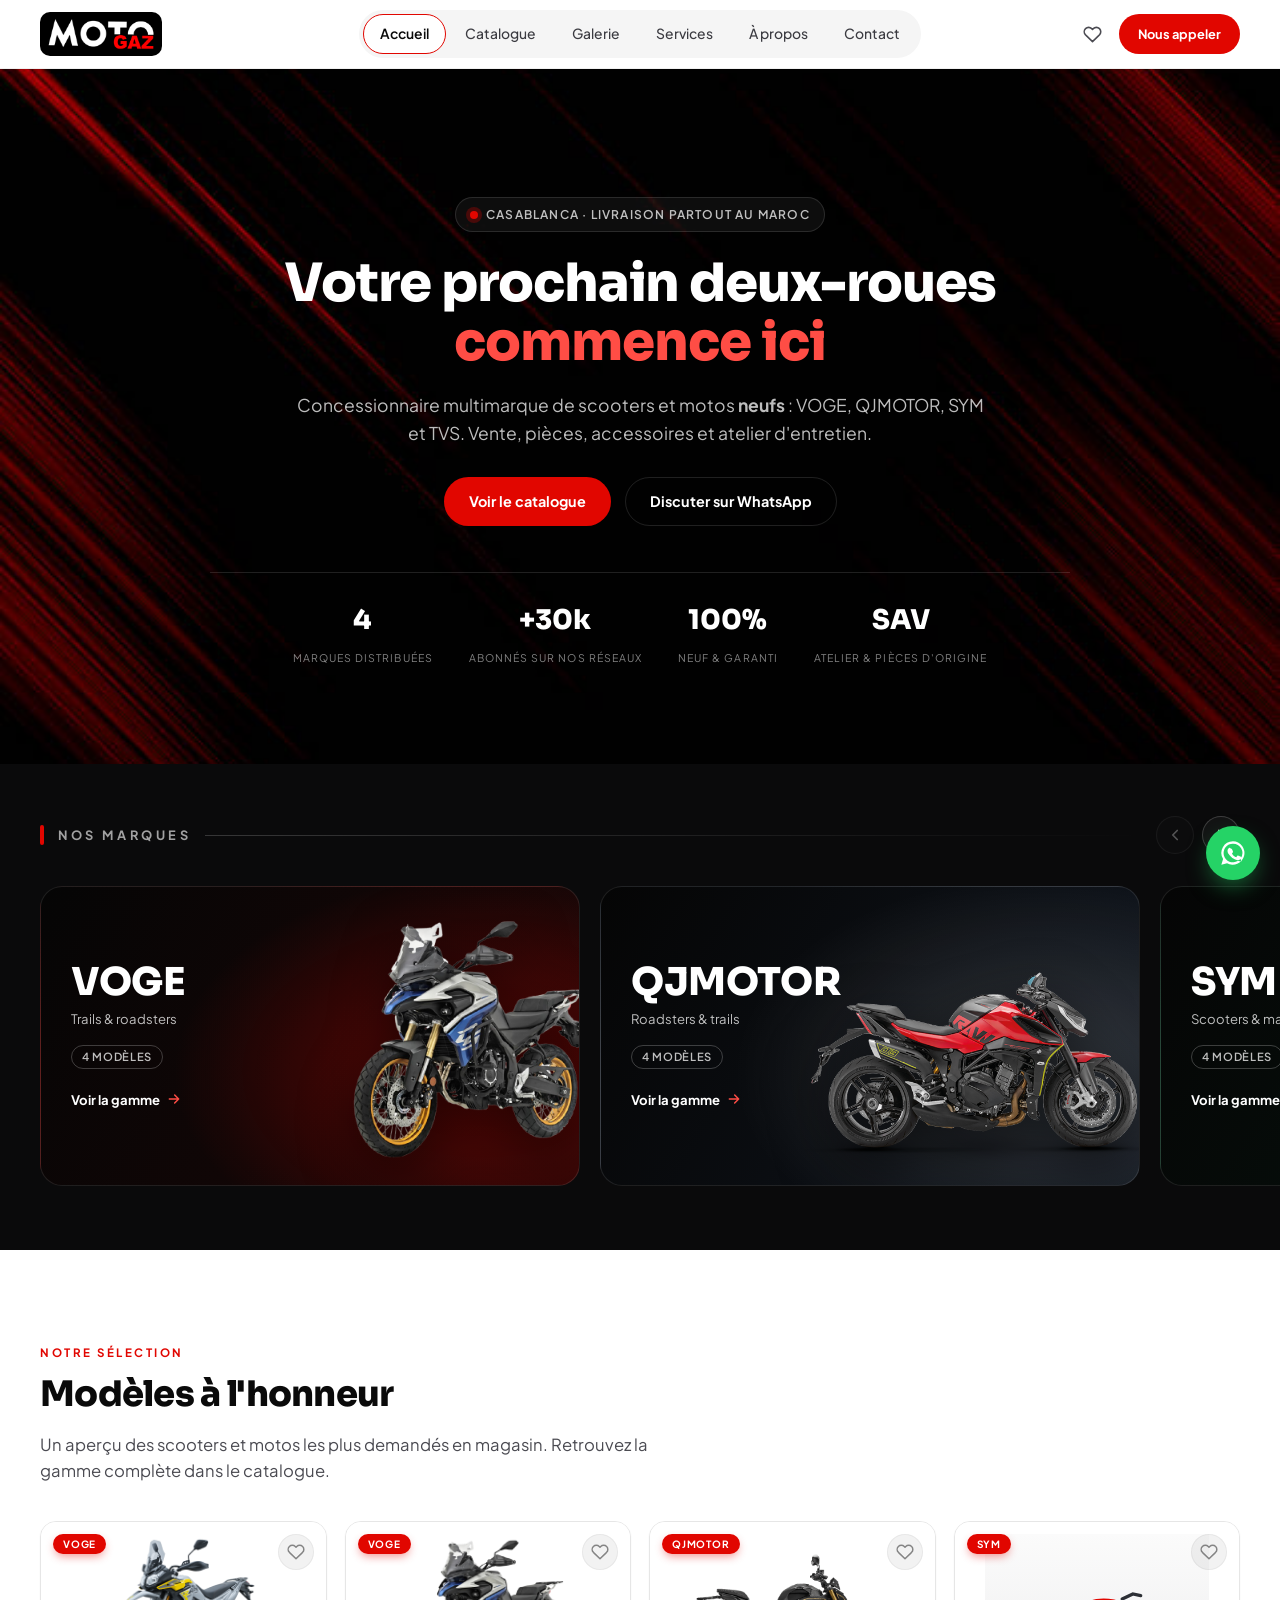
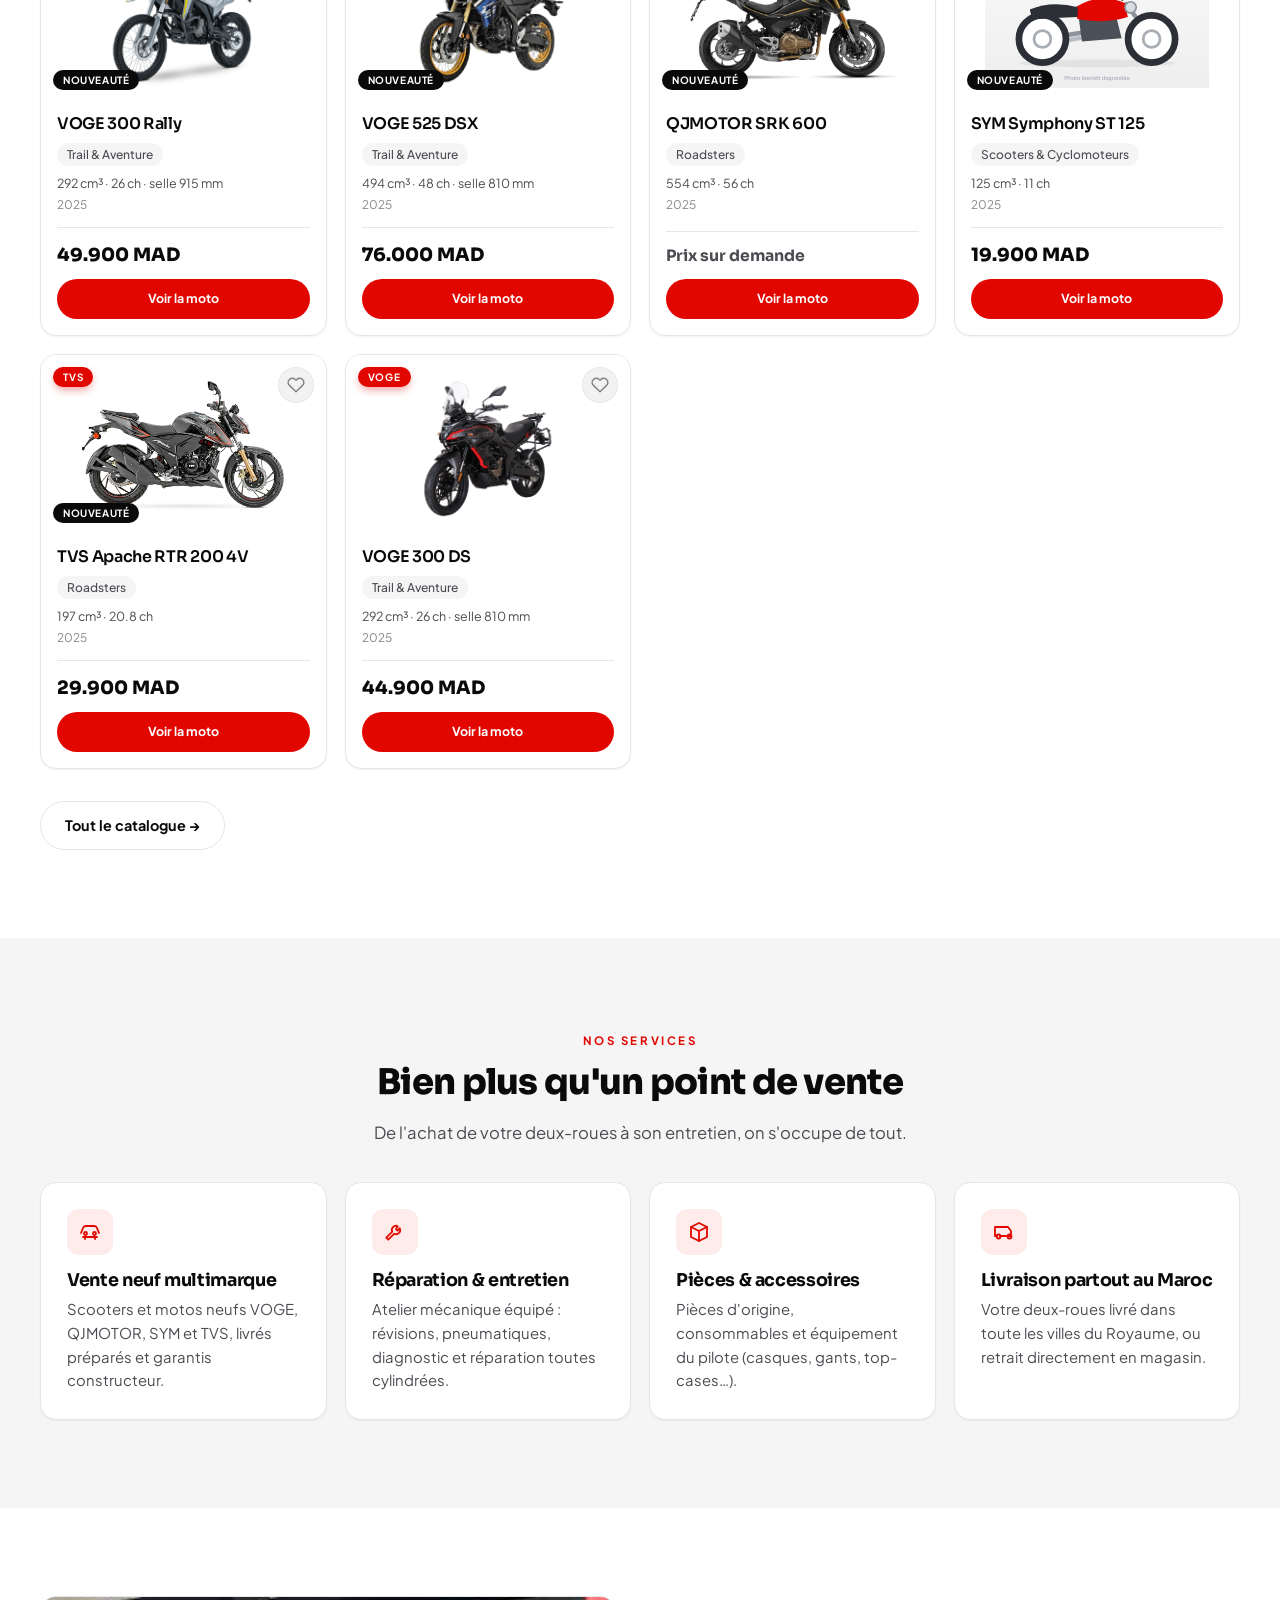
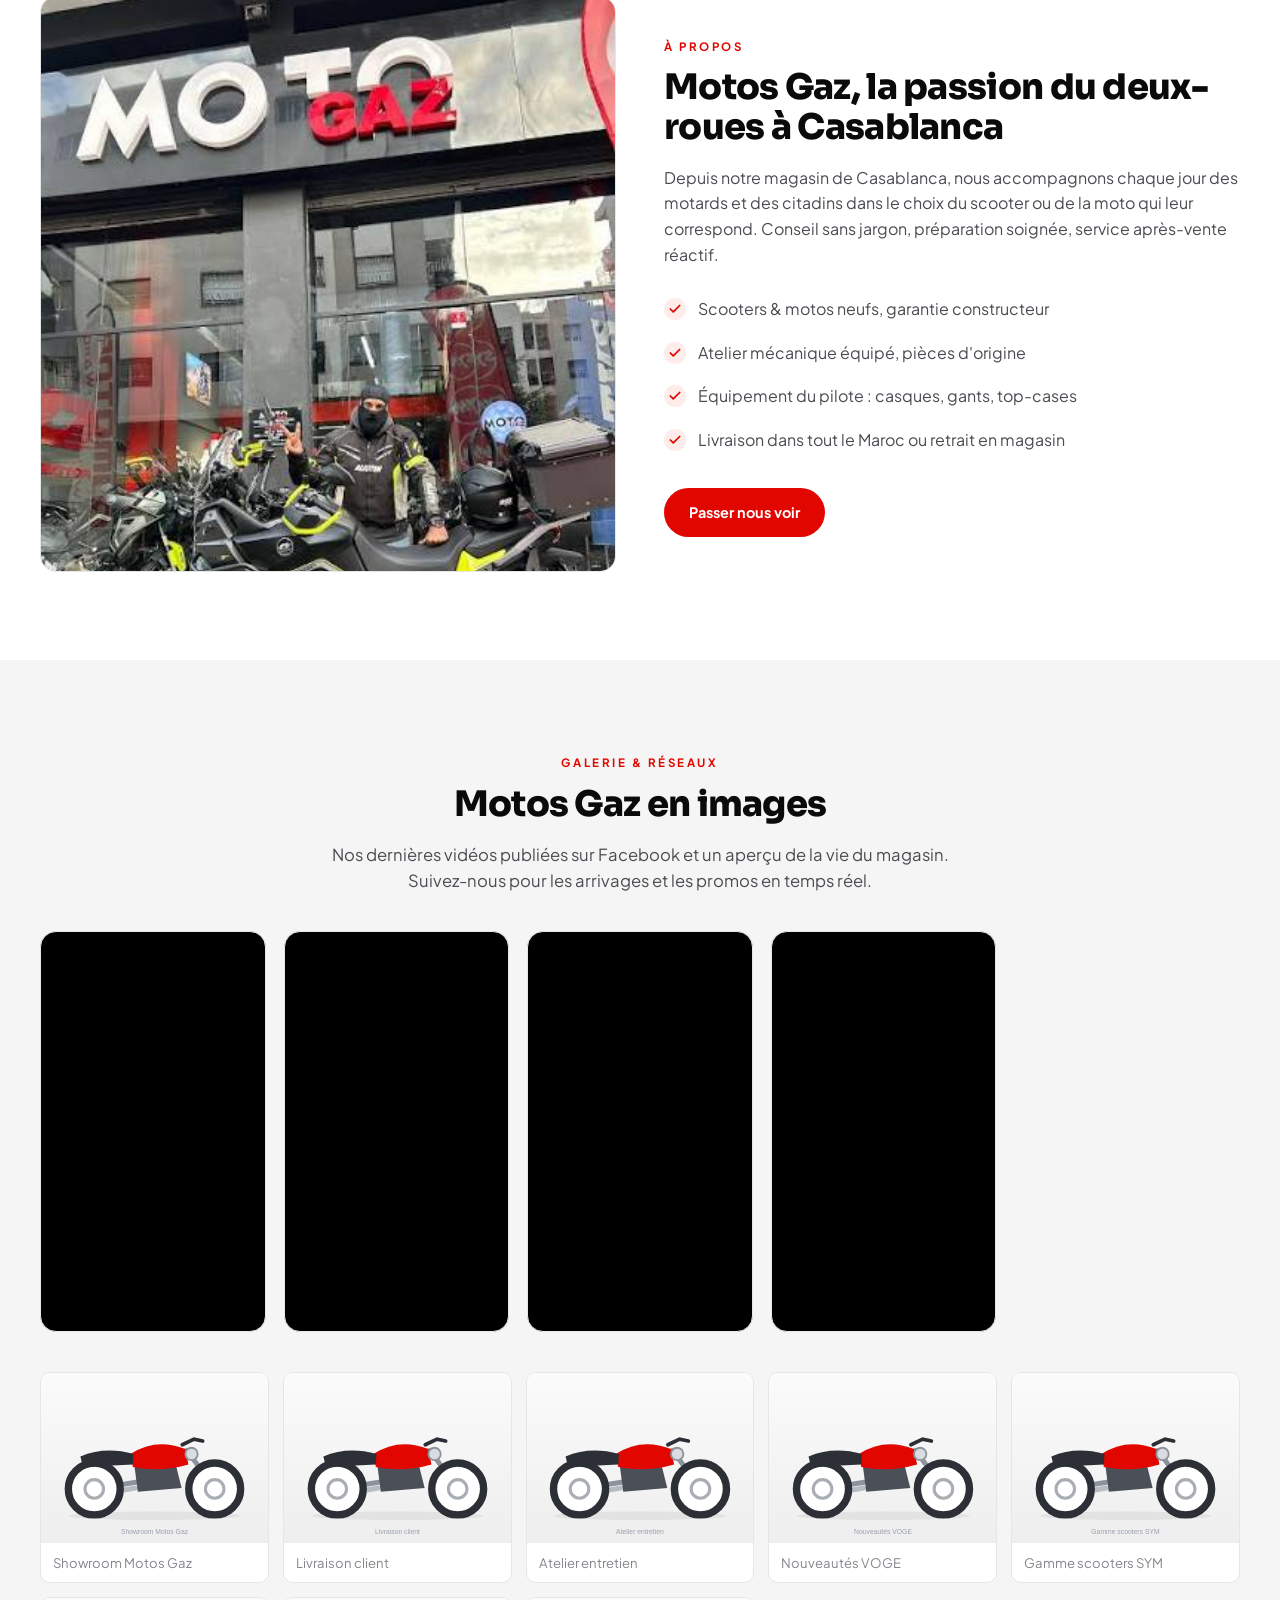
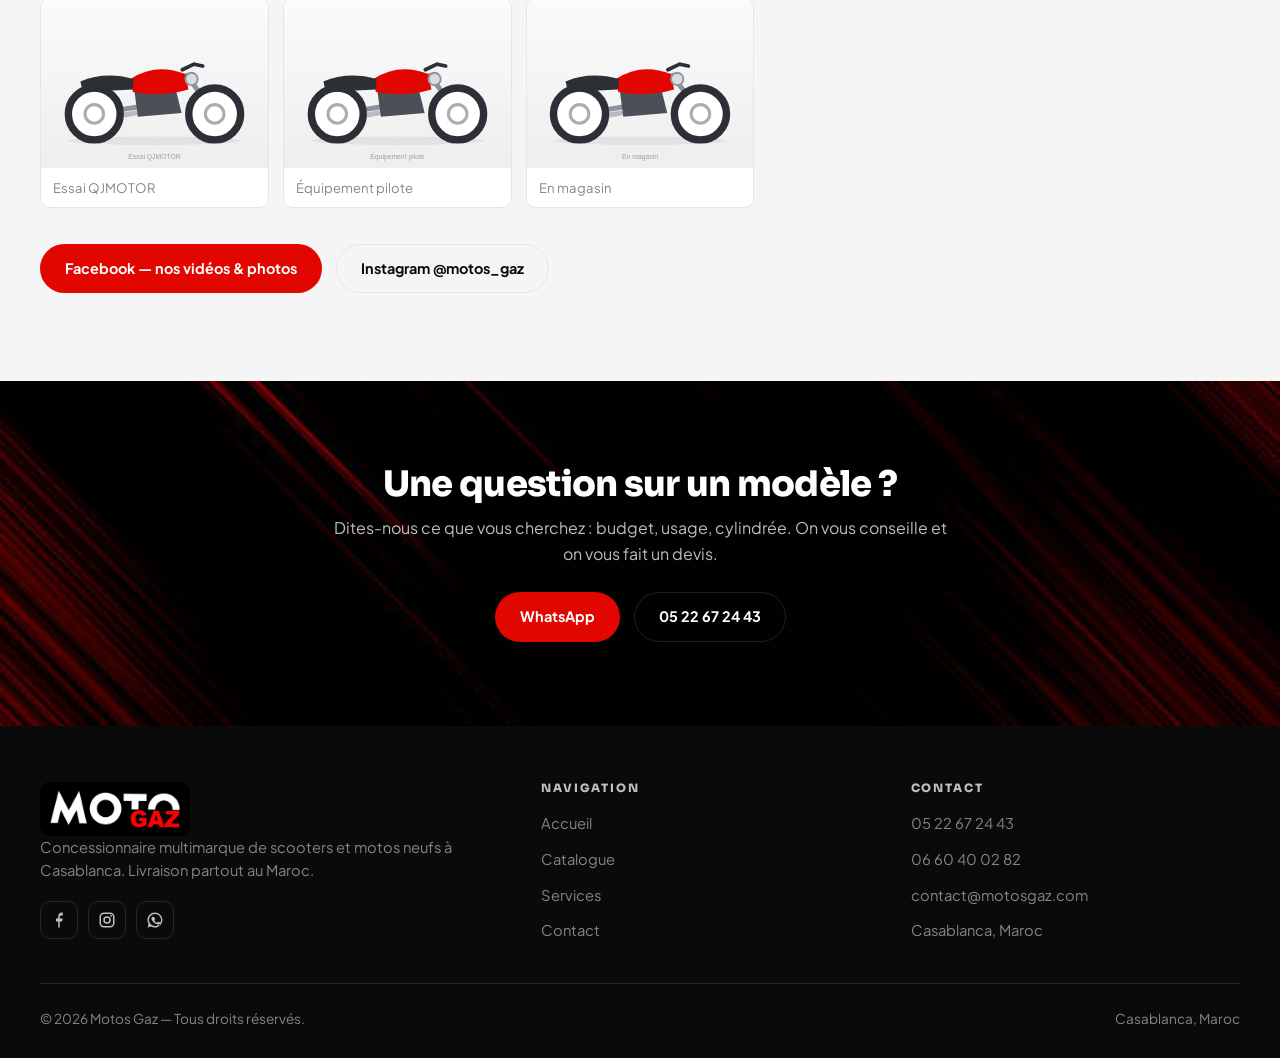
==== commit 8b82a23d: "Nouveau logo Moto Gaz et fond à traits rouges - Logo officiel (MOTO blanc / GAZ rouge) recadré : log" ====
--- a/index.html
+++ b/index.html
@@ -9,7 +9,8 @@
 <link rel="preconnect" href="https://fonts.gstatic.com" crossorigin>
 <link href="https://fonts.googleapis.com/css2?family=Plus+Jakarta+Sans:wght@400;500;600;700;800&family=Sora:wght@600;700;800&display=swap" rel="stylesheet">
 <link rel="stylesheet" href="assets/css/style.css">
-<link rel="icon" href="assets/img/favicon.svg" type="image/svg+xml">
+<link rel="icon" href="assets/img/favicon.png" type="image/png">
+<link rel="apple-touch-icon" href="assets/img/apple-touch-icon.png">
 </head>
 <body>
 
@@ -17,8 +18,7 @@
 <header class="site-header">
   <div class="container site-header__inner">
     <a class="brand" href="index.html" aria-label="Motos Gaz, accueil">
-      <img class="brand__logo" src="assets/img/logo.svg" alt="" width="34" height="34">
-      <span>MOTOS<span class="brand__sp"> </span><b>GAZ</b></span>
+      <img class="brand__logo" src="assets/img/logo-motogaz.png" alt="Moto Gaz" width="720" height="259">
     </a>
     <nav class="nav" id="nav" aria-label="Navigation principale">
       <a href="index.html">Accueil</a>
@@ -45,7 +45,6 @@
 
 <!-- ===================== HERO ===================== -->
 <section class="hero hero--center">
-  <img class="hero__bg" src="assets/img/devanture.jpg" alt="" aria-hidden="true" onerror="this.remove()">
   <div class="container hero__inner">
     <span class="hero__kicker">Casablanca · Livraison partout au Maroc</span>
     <h1>Votre prochain deux-roues<br><em>commence ici</em></h1>
@@ -180,8 +179,7 @@
     <div class="site-footer__grid">
       <div>
         <a class="brand" href="index.html">
-          <img class="brand__logo" src="assets/img/logo.svg" alt="Motos Gaz" width="34" height="34">
-          <span>MOTOS<span class="brand__sp"> </span><b>GAZ</b></span>
+          <img class="brand__logo" src="assets/img/logo-motogaz.png" alt="Moto Gaz" width="720" height="259">
         </a>
         <p>Concessionnaire multimarque de scooters et motos neufs à Casablanca. Livraison partout au Maroc.</p>
         <div class="socials">
--- a/assets/css/style.css
+++ b/assets/css/style.css
@@ -5,6 +5,7 @@
    =========================================================================== */
 
 :root {
+  --lines: url("../img/bg-traits-rouges.jpg");
   --bg:            #ffffff;
   --bg-2:          #f5f5f5;
   --bg-3:          #ececec;
@@ -158,10 +159,8 @@
   text-transform: uppercase;
   color: var(--text);
 }
-.brand svg,
-.brand__logo { width: 34px; height: 34px; flex: none; }
-.brand__sp { display: inline-block; width: .3em; }
-.brand b { color: var(--accent); }
+.brand__logo { flex: none; width: auto; height: 44px; border-radius: 10px; }
+.site-footer .brand__logo { height: 54px; }
 
 .nav {
   display: flex;
@@ -259,7 +258,8 @@
   overflow: hidden;
   padding: clamp(72px, 11vw, 128px) 0 clamp(56px, 8vw, 96px);
   background:
-    radial-gradient(900px 480px at 85% -10%, rgba(225, 6, 0, .38), transparent 62%),
+    linear-gradient(rgba(0, 0, 0, .18), rgba(0, 0, 0, .32)),
+    var(--lines) center / cover no-repeat,
     linear-gradient(135deg, #000 0%, #0d0d0d 55%, #2a0707 100%);
 }
 .hero__bg {
@@ -336,7 +336,8 @@
 .page-hero, .cat-hero {
   padding: clamp(44px, 6vw, 72px) 0 clamp(32px, 4vw, 48px);
   background:
-    radial-gradient(700px 320px at 90% -30%, rgba(225, 6, 0, .34), transparent 65%),
+    linear-gradient(rgba(0, 0, 0, .2), rgba(0, 0, 0, .3)),
+    var(--lines) center / cover no-repeat,
     linear-gradient(135deg, #000 0%, #0f0f0f 60%, #240606 100%);
 }
 .page-hero h1, .cat-hero h1 { margin-bottom: .3em; }
@@ -1267,7 +1268,8 @@
   padding: clamp(48px, 8vw, 84px) 20px;
   text-align: center;
   background:
-    radial-gradient(600px 300px at 50% 0%, rgba(225, 6, 0, .3), transparent 70%),
+    linear-gradient(rgba(0, 0, 0, .25), rgba(0, 0, 0, .35)),
+    var(--lines) center / cover no-repeat,
     #0a0a0a;
 }
 .cta h2 { margin-bottom: .3em; }
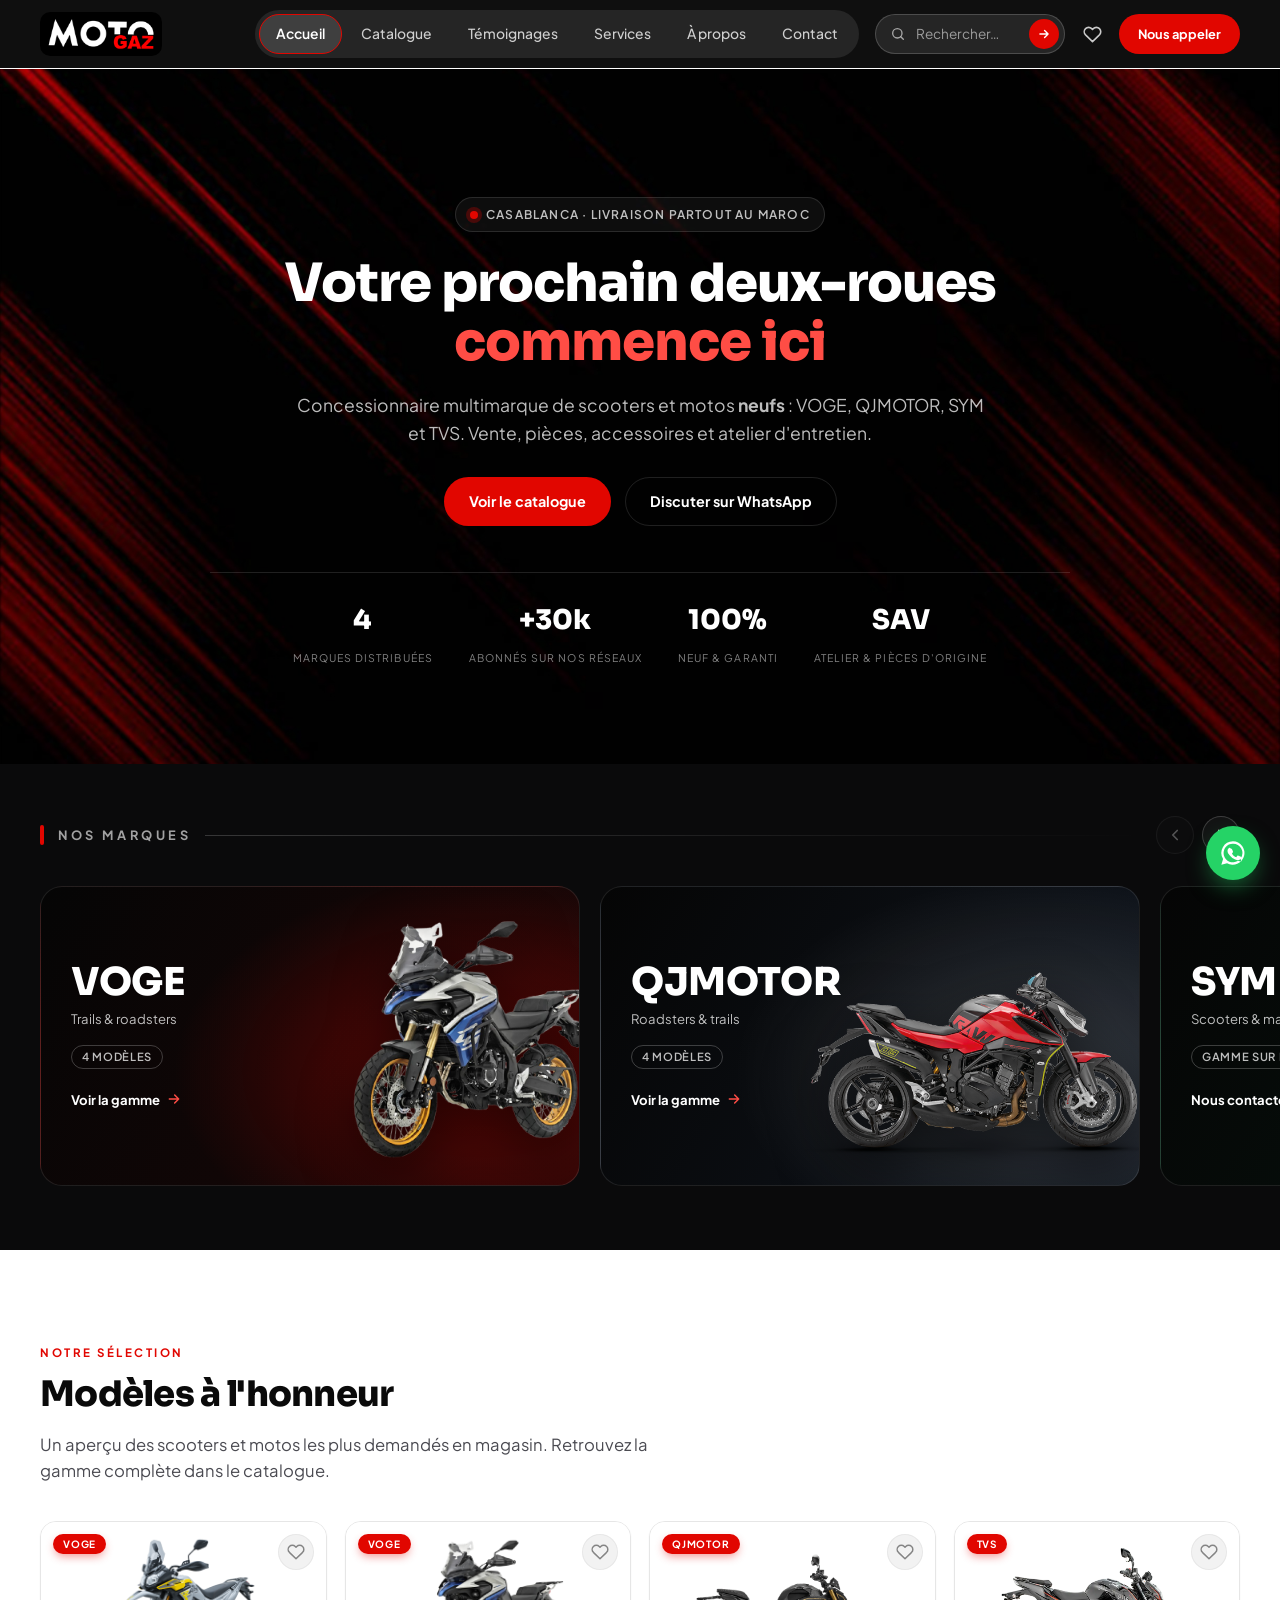
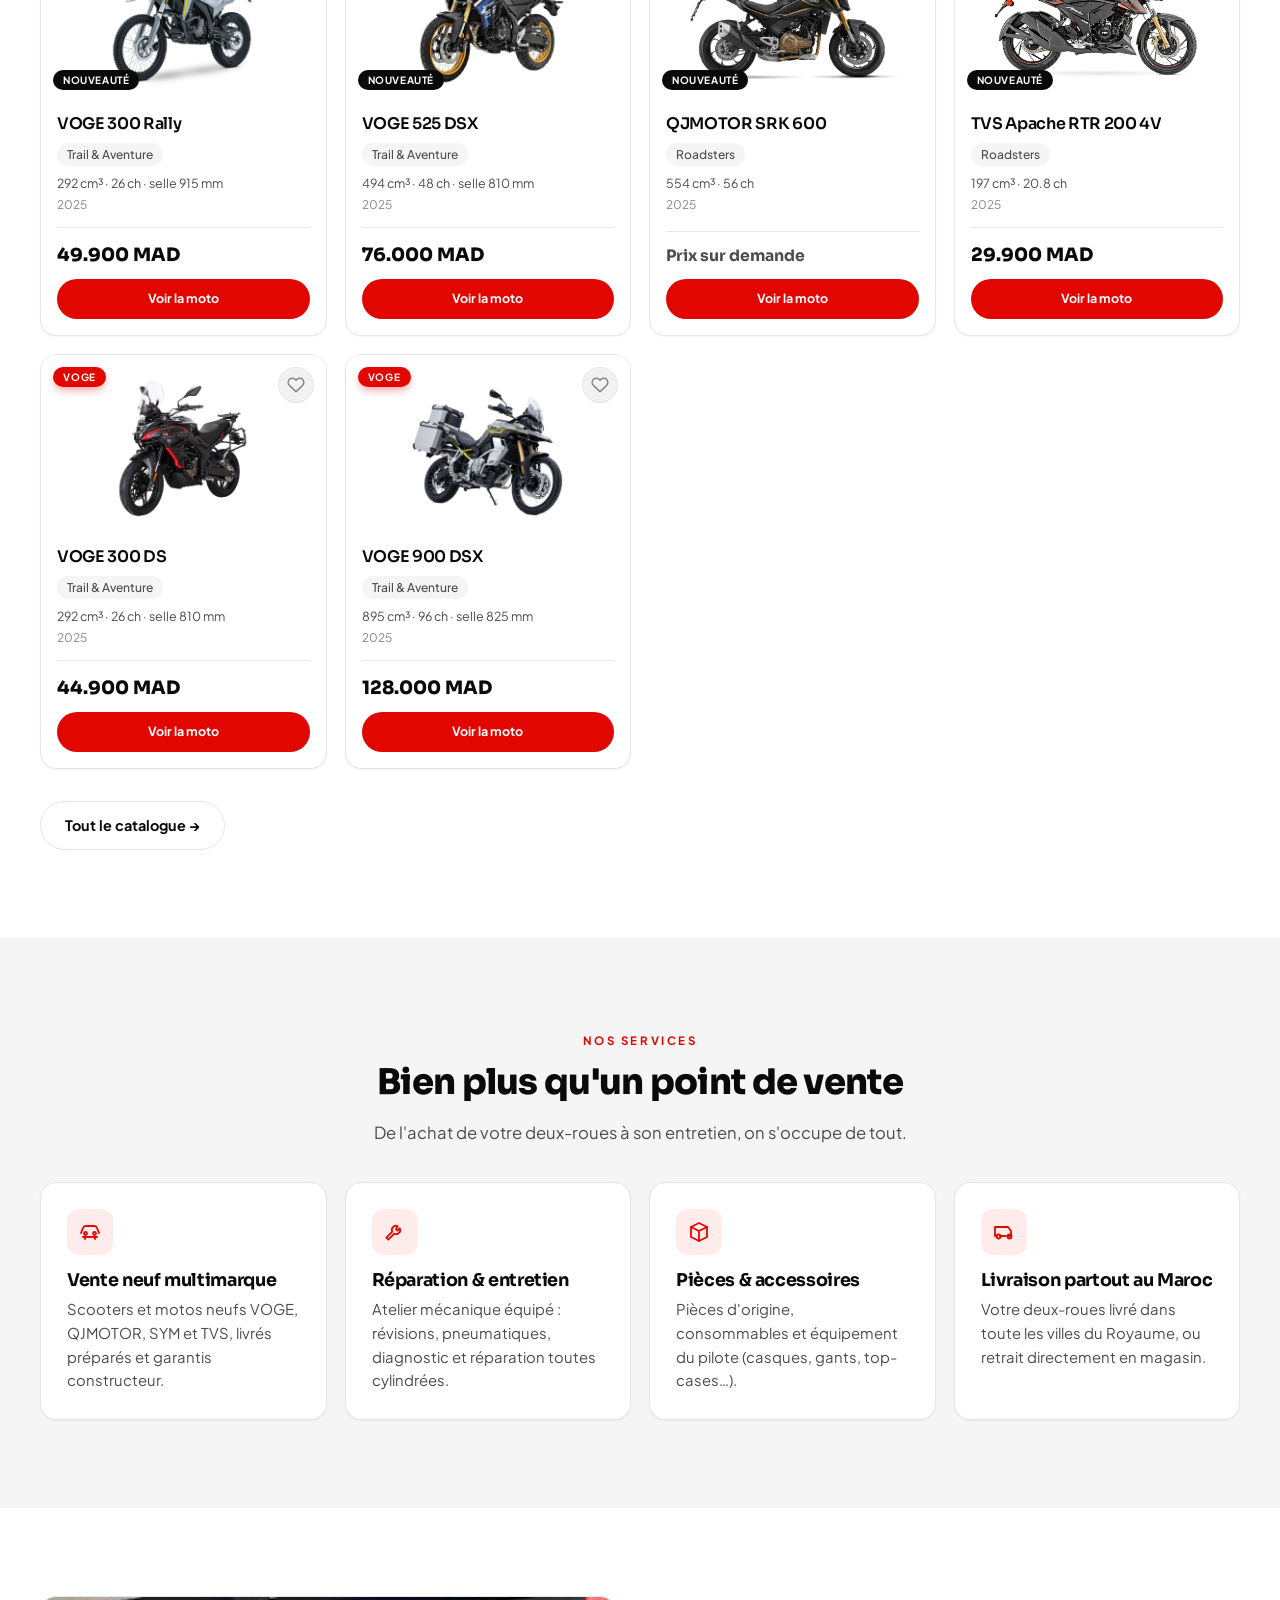
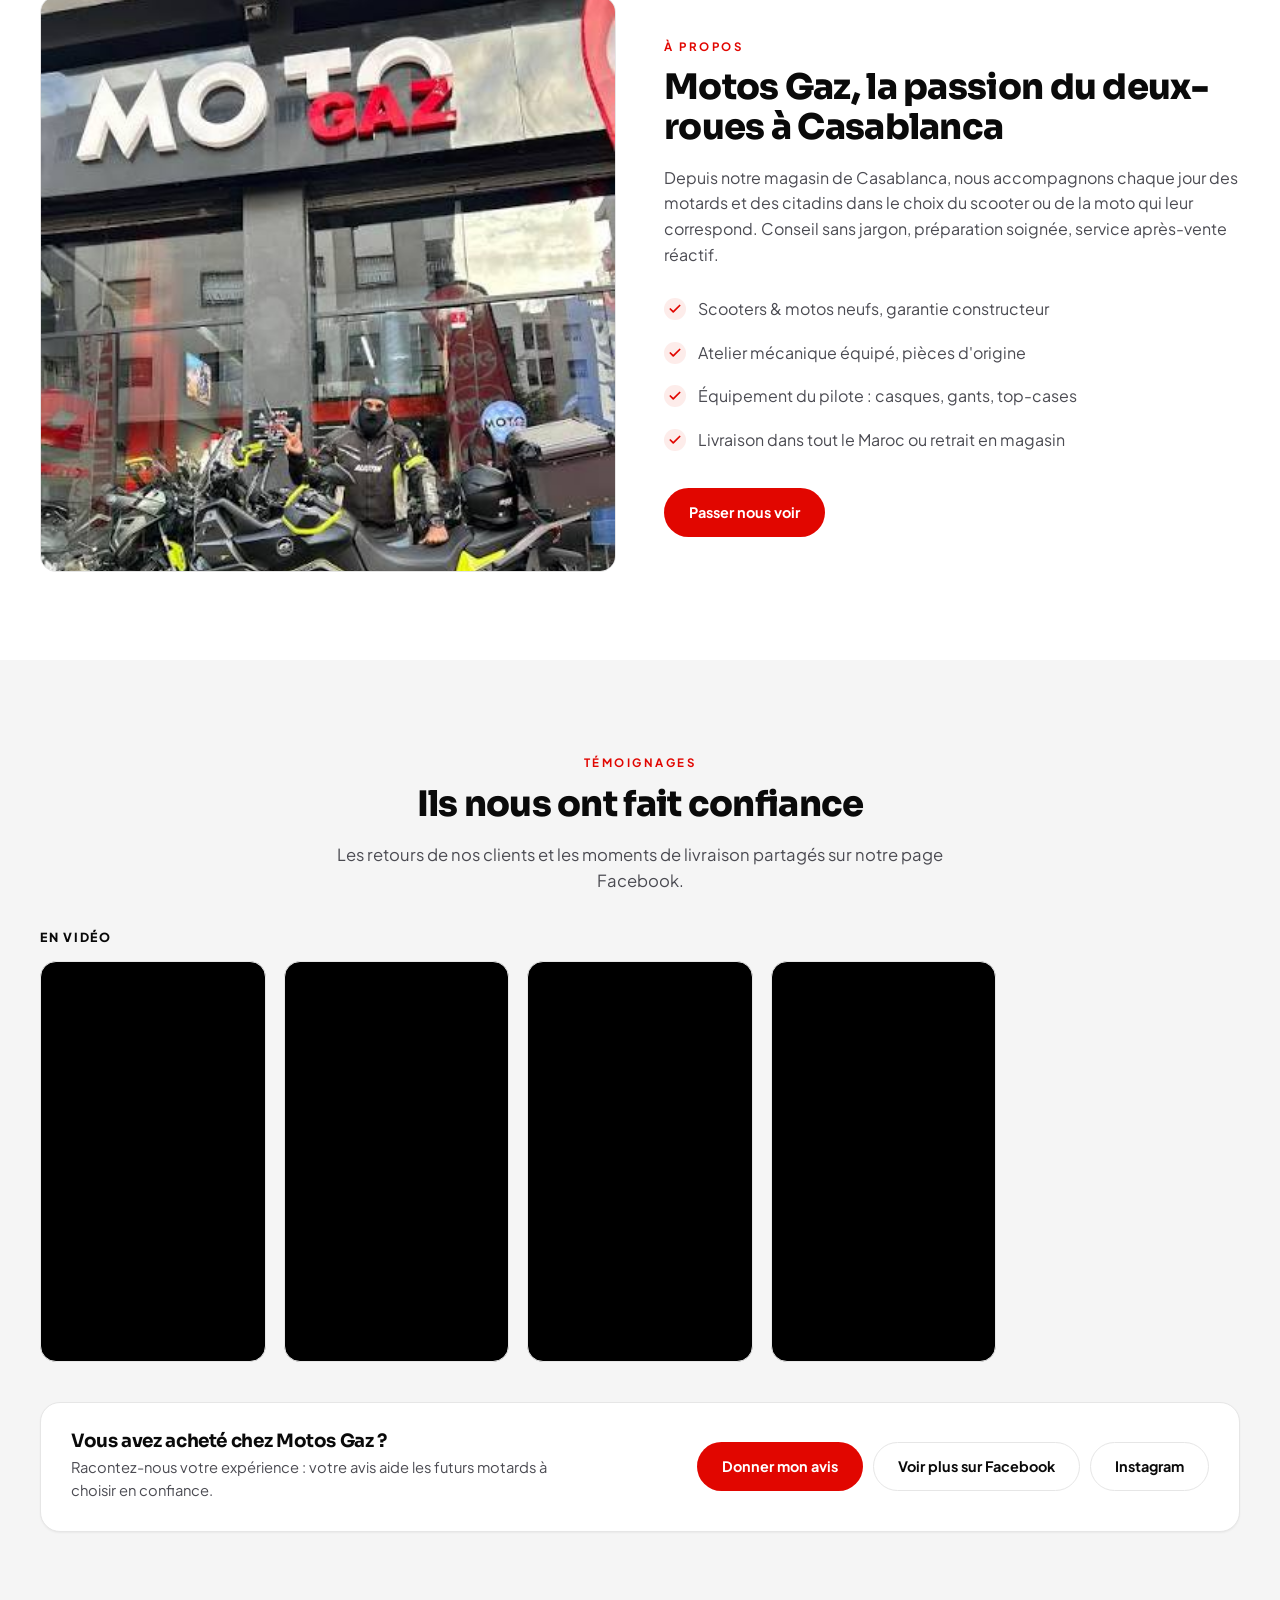
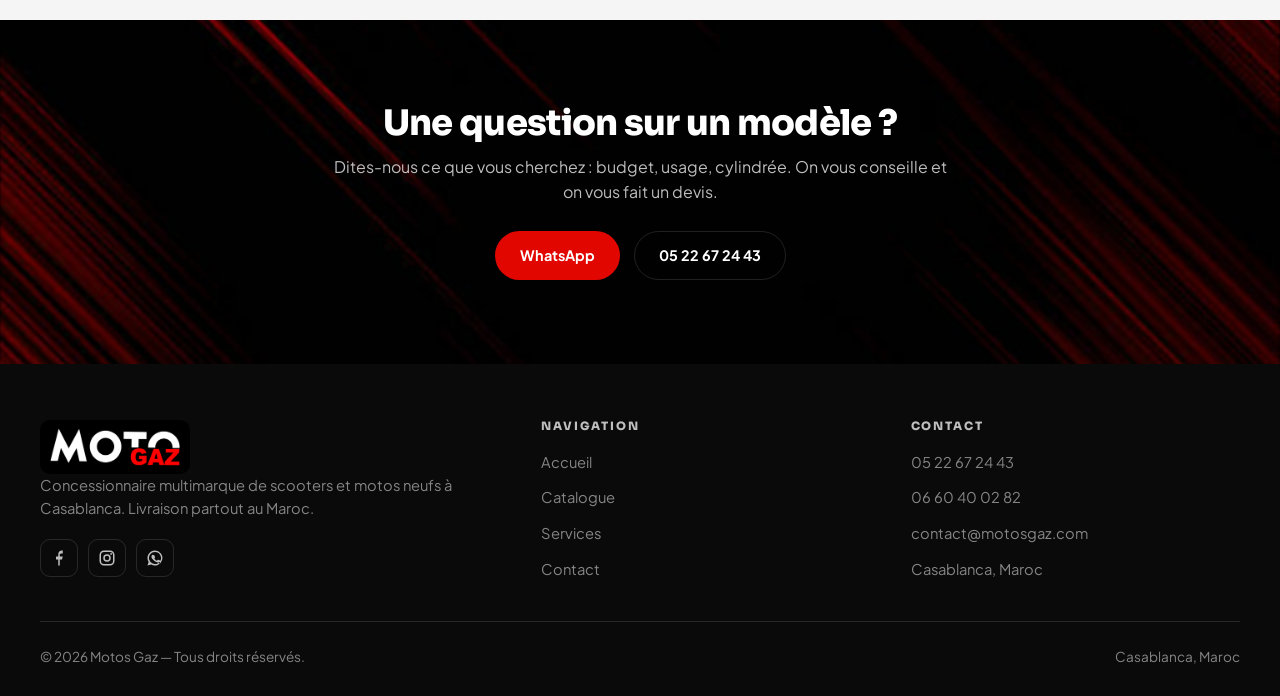
==== commit a167c0d0: "En-tête noir + recherche, témoignages, fond HD, modèles sans photo masqués - En-tête noir avec fine " ====
--- a/index.html
+++ b/index.html
@@ -23,12 +23,25 @@
     <nav class="nav" id="nav" aria-label="Navigation principale">
       <a href="index.html">Accueil</a>
       <a href="catalogue.html">Catalogue</a>
-      <a href="index.html#galerie">Galerie</a>
+      <a href="index.html#temoignages">Témoignages</a>
       <a href="index.html#services">Services</a>
       <a href="index.html#apropos">À propos</a>
       <a href="contact.html">Contact</a>
     </nav>
     <div class="header-actions">
+      <form class="site-search" data-site-search role="search" action="catalogue.html" method="get" autocomplete="off">
+        <button type="button" class="icon-btn site-search__toggle" data-search-toggle aria-label="Rechercher" aria-expanded="false">
+          <svg viewBox="0 0 24 24" fill="none" stroke="currentColor" stroke-width="2" stroke-linecap="round" aria-hidden="true"><circle cx="11" cy="11" r="7"/><path d="m20 20-3.5-3.5"/></svg>
+        </button>
+        <div class="site-search__box">
+          <svg viewBox="0 0 24 24" fill="none" stroke="currentColor" stroke-width="2" stroke-linecap="round" aria-hidden="true"><circle cx="11" cy="11" r="7"/><path d="m20 20-3.5-3.5"/></svg>
+          <input type="search" name="q" data-site-q placeholder="Rechercher…" aria-label="Rechercher une moto" aria-autocomplete="list" aria-controls="site-suggest">
+          <button type="submit" class="site-search__go" aria-label="Lancer la recherche">
+            <svg viewBox="0 0 24 24" fill="none" stroke="currentColor" stroke-width="2.4" stroke-linecap="round" stroke-linejoin="round" aria-hidden="true"><path d="M5 12h14M13 6l6 6-6 6"/></svg>
+          </button>
+        </div>
+        <div class="site-search__list" id="site-suggest" data-site-suggest role="listbox" hidden></div>
+      </form>
       <a class="icon-btn" href="catalogue.html?fav=1" aria-label="Mes favoris">
         <svg viewBox="0 0 24 24" fill="none" stroke="currentColor" stroke-width="2" stroke-linecap="round" stroke-linejoin="round" aria-hidden="true"><path d="M20.8 4.6a5.5 5.5 0 0 0-7.8 0L12 5.7l-1-1.1a5.5 5.5 0 0 0-7.8 7.8l1 1.1L12 21l7.8-7.5 1-1.1a5.5 5.5 0 0 0 0-7.8z"/></svg>
         <span class="icon-btn__count" data-fav-count hidden>0</span>
@@ -134,29 +147,34 @@
   </div>
 </section>
 
-<!-- ===================== GALERIE ===================== -->
-<section class="section section--alt" id="galerie">
+<!-- ===================== TÉMOIGNAGES ===================== -->
+<section class="section section--alt" id="temoignages">
   <div class="container">
     <div class="section__head section__head--center">
-      <span class="eyebrow">Galerie &amp; réseaux</span>
-      <h2>Motos Gaz en images</h2>
-      <p>Nos dernières vidéos publiées sur Facebook et un aperçu de la vie du magasin.
-         Suivez-nous pour les arrivages et les promos en temps réel.</p>
-    </div>
+      <span class="eyebrow">Témoignages</span>
+      <h2>Ils nous ont fait confiance</h2>
+      <p>Les retours de nos clients et les moments de livraison partagés sur notre page Facebook.</p>
+    </div>
+
+    <div class="testi-grid" data-temoignages></div>
 
     <div data-fb-videos-block>
+      <h3 class="testi-sub">En vidéo</h3>
       <div class="video-grid" data-fb-videos></div>
     </div>
 
-    <div class="galerie-grid" data-galerie></div>
-
-    <div class="social-cta">
-      <a class="btn" data-social="facebook" href="#" target="_blank" rel="noopener">
-        Facebook — nos vidéos &amp; photos
-      </a>
-      <a class="btn btn--ghost" data-social="instagram" href="#" target="_blank" rel="noopener">
-        Instagram @motos_gaz
-      </a>
+    <div class="testi-cta">
+      <div>
+        <h3>Vous avez acheté chez Motos Gaz ?</h3>
+        <p>Racontez-nous votre expérience : votre avis aide les futurs motards à choisir en confiance.</p>
+      </div>
+      <div class="testi-cta__actions">
+        <a class="btn" data-site-href="whatsapp"
+           data-wa-text="Bonjour Motos Gaz, je souhaite partager mon témoignage sur mon achat."
+           href="#">Donner mon avis</a>
+        <a class="btn btn--ghost" data-social="facebook" href="#" target="_blank" rel="noopener">Voir plus sur Facebook</a>
+        <a class="btn btn--ghost" data-social="instagram" href="#" target="_blank" rel="noopener">Instagram</a>
+      </div>
     </div>
   </div>
 </section>
--- a/assets/css/style.css
+++ b/assets/css/style.css
@@ -133,12 +133,16 @@
 
 /* ---------- Header ---------- */
 .site-header {
+  --text:   #ffffff;
+  --text-2: rgba(255, 255, 255, .78);
+  --border: rgba(255, 255, 255, .2);
   position: sticky;
   top: 0;
   z-index: 50;
-  background: rgba(255, 255, 255, .88);
+  background: rgba(0, 0, 0, .94);
   backdrop-filter: saturate(1.4) blur(14px);
-  border-bottom: 1px solid rgba(0, 0, 0, .06);
+  border-bottom: 1px solid #fff; /* fine séparation blanche */
+  color: #fff;
 }
 .site-header__inner {
   display: grid;
@@ -167,7 +171,7 @@
   align-items: center;
   gap: 2px;
   padding: 4px;
-  background: var(--bg-2);
+  background: rgba(255, 255, 255, .09);
   border-radius: 999px;
 }
 .nav a {
@@ -176,13 +180,14 @@
   border-radius: 999px;
   font-size: .87rem;
   font-weight: 500;
-  color: #3b3b41;
+  color: rgba(255, 255, 255, .78);
   white-space: nowrap;
   transition: background .15s ease, color .15s ease, border-color .15s ease;
 }
-.nav a:hover { background: #fff; color: var(--text); }
-.nav a.is-active { background: #fff; border-color: var(--accent); color: var(--text); font-weight: 600; }
-
+.nav a:hover { background: rgba(255, 255, 255, .14); color: #fff; }
+.nav a.is-active { background: rgba(255, 255, 255, .12); border-color: var(--accent); color: #fff; font-weight: 600; }
+
+.header-cta { white-space: nowrap; }
 .header-actions { justify-self: end; display: flex; align-items: center; gap: 8px; }
 .icon-btn {
   position: relative;
@@ -194,7 +199,7 @@
   color: var(--text-2);
   transition: background .15s ease, color .15s ease;
 }
-.icon-btn:hover { background: var(--bg-2); color: var(--text); }
+.icon-btn:hover { background: rgba(255, 255, 255, .12); color: #fff; }
 .icon-btn svg { width: 19px; height: 19px; }
 .icon-btn__count {
   position: absolute;
@@ -216,10 +221,10 @@
   display: none;
   width: 40px;
   height: 40px;
-  border: 1px solid var(--border);
+  border: 1px solid rgba(255, 255, 255, .3);
   border-radius: 50%;
-  background: #fff;
-  color: var(--text);
+  background: transparent;
+  color: #fff;
   cursor: pointer;
   align-items: center;
   justify-content: center;
@@ -238,10 +243,10 @@
     align-items: stretch;
     gap: 2px;
     padding: 10px;
-    border: 1px solid var(--border);
+    border: 1px solid rgba(255, 255, 255, .22);
     border-radius: 20px;
-    background: #fff;
-    box-shadow: var(--shadow-lg);
+    background: #0b0b0b;
+    box-shadow: 0 24px 48px -16px rgba(0, 0, 0, .8);
     opacity: 0;
     transform: translateY(-10px);
     pointer-events: none;
@@ -307,6 +312,93 @@
   max-width: 54ch;
   margin: 0 auto 30px;
 }
+/* Recherche dans l'en-tête */
+.site-search { position: relative; display: flex; align-items: center; }
+.site-search__toggle { display: none; border: 0; background: transparent; cursor: pointer; }
+.site-search__box {
+  display: flex;
+  align-items: center;
+  gap: 8px;
+  width: 190px;
+  height: 40px;
+  padding: 0 5px 0 14px;
+  background: rgba(255, 255, 255, .09);
+  border: 1px solid rgba(255, 255, 255, .18);
+  border-radius: 999px;
+  transition: width .2s ease, background .2s ease, border-color .2s ease;
+}
+.site-search__box:focus-within { background: rgba(255, 255, 255, .14); border-color: rgba(255, 255, 255, .5); }
+.site-search__box > svg { flex: none; width: 16px; height: 16px; color: rgba(255, 255, 255, .6); }
+.site-search input {
+  flex: 1;
+  min-width: 0;
+  border: 0;
+  outline: 0;
+  background: transparent;
+  color: #fff;
+  font: inherit;
+  font-size: .85rem;
+}
+.site-search input::placeholder { color: rgba(255, 255, 255, .55); }
+.site-search__go {
+  flex: none;
+  display: grid;
+  place-items: center;
+  width: 30px;
+  height: 30px;
+  border: 0;
+  border-radius: 50%;
+  background: var(--accent);
+  color: #fff;
+  cursor: pointer;
+}
+.site-search__go:hover { background: var(--accent-hover); }
+.site-search__go svg { width: 14px; height: 14px; }
+.site-search__list {
+  position: absolute;
+  right: 0;
+  top: calc(100% + 10px);
+  z-index: 60;
+  width: min(400px, 92vw);
+  overflow: hidden;
+  background: #fff;
+  border-radius: 18px;
+  box-shadow: 0 26px 56px -18px rgba(0, 0, 0, .7);
+}
+.sug {
+  display: flex;
+  align-items: center;
+  gap: 12px;
+  padding: 10px 16px;
+  color: #0a0a0a;
+  cursor: pointer;
+}
+.sug:hover, .sug.is-active { background: #f5f5f5; }
+.sug img { flex: none; width: 68px; height: 46px; object-fit: contain; background: #fff; border: 1px solid #e6e6e6; border-radius: 8px; padding: 3px; }
+.sug__name { display: block; font-size: .92rem; font-weight: 600; line-height: 1.25; }
+.sug__meta { display: block; font-size: .76rem; color: #85858c; }
+.sug__price { margin-left: auto; font-size: .85rem; font-weight: 700; white-space: nowrap; }
+.sug--all { justify-content: center; border-top: 1px solid #e6e6e6; font-size: .85rem; font-weight: 600; color: var(--accent); }
+@media (max-width: 1240px) {
+  .site-search__toggle { display: grid; }
+  .site-search__box {
+    display: none;
+    position: fixed;
+    top: 76px;
+    right: 12px;
+    width: min(560px, calc(100vw - 24px));
+    height: 50px;
+    padding: 0 8px 0 18px;
+    background: #0b0b0b;
+    border-color: rgba(255, 255, 255, .3);
+    box-shadow: 0 24px 48px -16px rgba(0, 0, 0, .8);
+  }
+  .site-search__box:focus-within { width: min(560px, calc(100vw - 24px)); }
+  .site-search.is-open .site-search__box { display: flex; }
+  .site-search__list { position: fixed; top: 134px; right: 12px; width: min(560px, calc(100vw - 24px)); }
+}
+@media (max-width: 520px) { .sug img { width: 54px; height: 38px; } }
+
 .hero__actions { display: flex; flex-wrap: wrap; gap: 14px; justify-content: center; }
 .hero__stats {
   display: flex;
@@ -865,7 +957,7 @@
 
 .pd-crumb {
   position: sticky;
-  top: 68px;
+  top: 69px;
   z-index: 40;
   background: #1f1f21;
   color: rgba(255, 255, 255, .6);
@@ -1245,7 +1337,32 @@
 }
 @media (max-width: 800px) { .split { grid-template-columns: 1fr; gap: 28px; } }
 
-/* ---------- Galerie ---------- */
+/* ---------- Témoignages ---------- */
+.testi-grid { display: grid; grid-template-columns: repeat(auto-fit, minmax(min(300px, 100%), 1fr)); gap: 18px; margin-bottom: 44px; }
+.testi-card {
+  display: flex;
+  flex-direction: column;
+  gap: 14px;
+  margin: 0;
+  padding: 24px;
+  background: #fff;
+  border: 1px solid var(--border);
+  border-radius: var(--radius);
+  box-shadow: var(--shadow-sm);
+}
+.testi-stars { font-size: 1.05rem; letter-spacing: .12em; color: #f5a400; }
+.testi-card blockquote { margin: 0; font-size: .95rem; line-height: 1.65; color: var(--text-2); }
+.testi-card figcaption { margin-top: auto; font-size: .85rem; color: var(--text-3); }
+.testi-card figcaption b { color: var(--text); }
+.testi-card figcaption span { display: block; margin-top: 2px; font-size: .78rem; color: var(--accent); font-weight: 600; }
+.testi-sub {
+  margin: 0 0 16px;
+  font-family: var(--font);
+  font-size: .78rem;
+  font-weight: 800;
+  letter-spacing: .14em;
+  text-transform: uppercase;
+}
 .video-grid { display: grid; grid-template-columns: repeat(auto-fill, minmax(min(220px, 100%), 1fr)); gap: 18px; margin-bottom: 40px; }
 .video-embed {
   position: relative;
@@ -1256,12 +1373,21 @@
   border-radius: var(--radius);
 }
 .video-embed iframe { position: absolute; inset: 0; width: 100%; height: 100%; }
-.galerie-grid { display: grid; grid-template-columns: repeat(auto-fill, minmax(min(200px, 100%), 1fr)); gap: 14px; }
-.galerie-item { margin: 0; overflow: hidden; background: #fff; border: 1px solid var(--border); border-radius: var(--radius-sm); }
-.galerie-item img { width: 100%; aspect-ratio: 4 / 3; object-fit: cover; transition: transform .3s ease; }
-.galerie-item:hover img { transform: scale(1.05); }
-.galerie-item figcaption { padding: 9px 12px; font-size: .82rem; color: var(--text-3); }
-.social-cta { display: flex; flex-wrap: wrap; gap: 14px; margin-top: 36px; }
+.testi-cta {
+  display: flex;
+  flex-wrap: wrap;
+  align-items: center;
+  justify-content: space-between;
+  gap: 20px 32px;
+  padding: 28px 30px;
+  background: #fff;
+  border: 1px solid var(--border);
+  border-radius: 20px;
+  box-shadow: var(--shadow-sm);
+}
+.testi-cta h3 { margin: 0 0 4px; font-size: 1.15rem; }
+.testi-cta p { margin: 0; max-width: 46ch; font-size: .92rem; color: var(--text-2); }
+.testi-cta__actions { display: flex; flex-wrap: wrap; gap: 10px; }
 
 /* ---------- CTA ---------- */
 .cta {
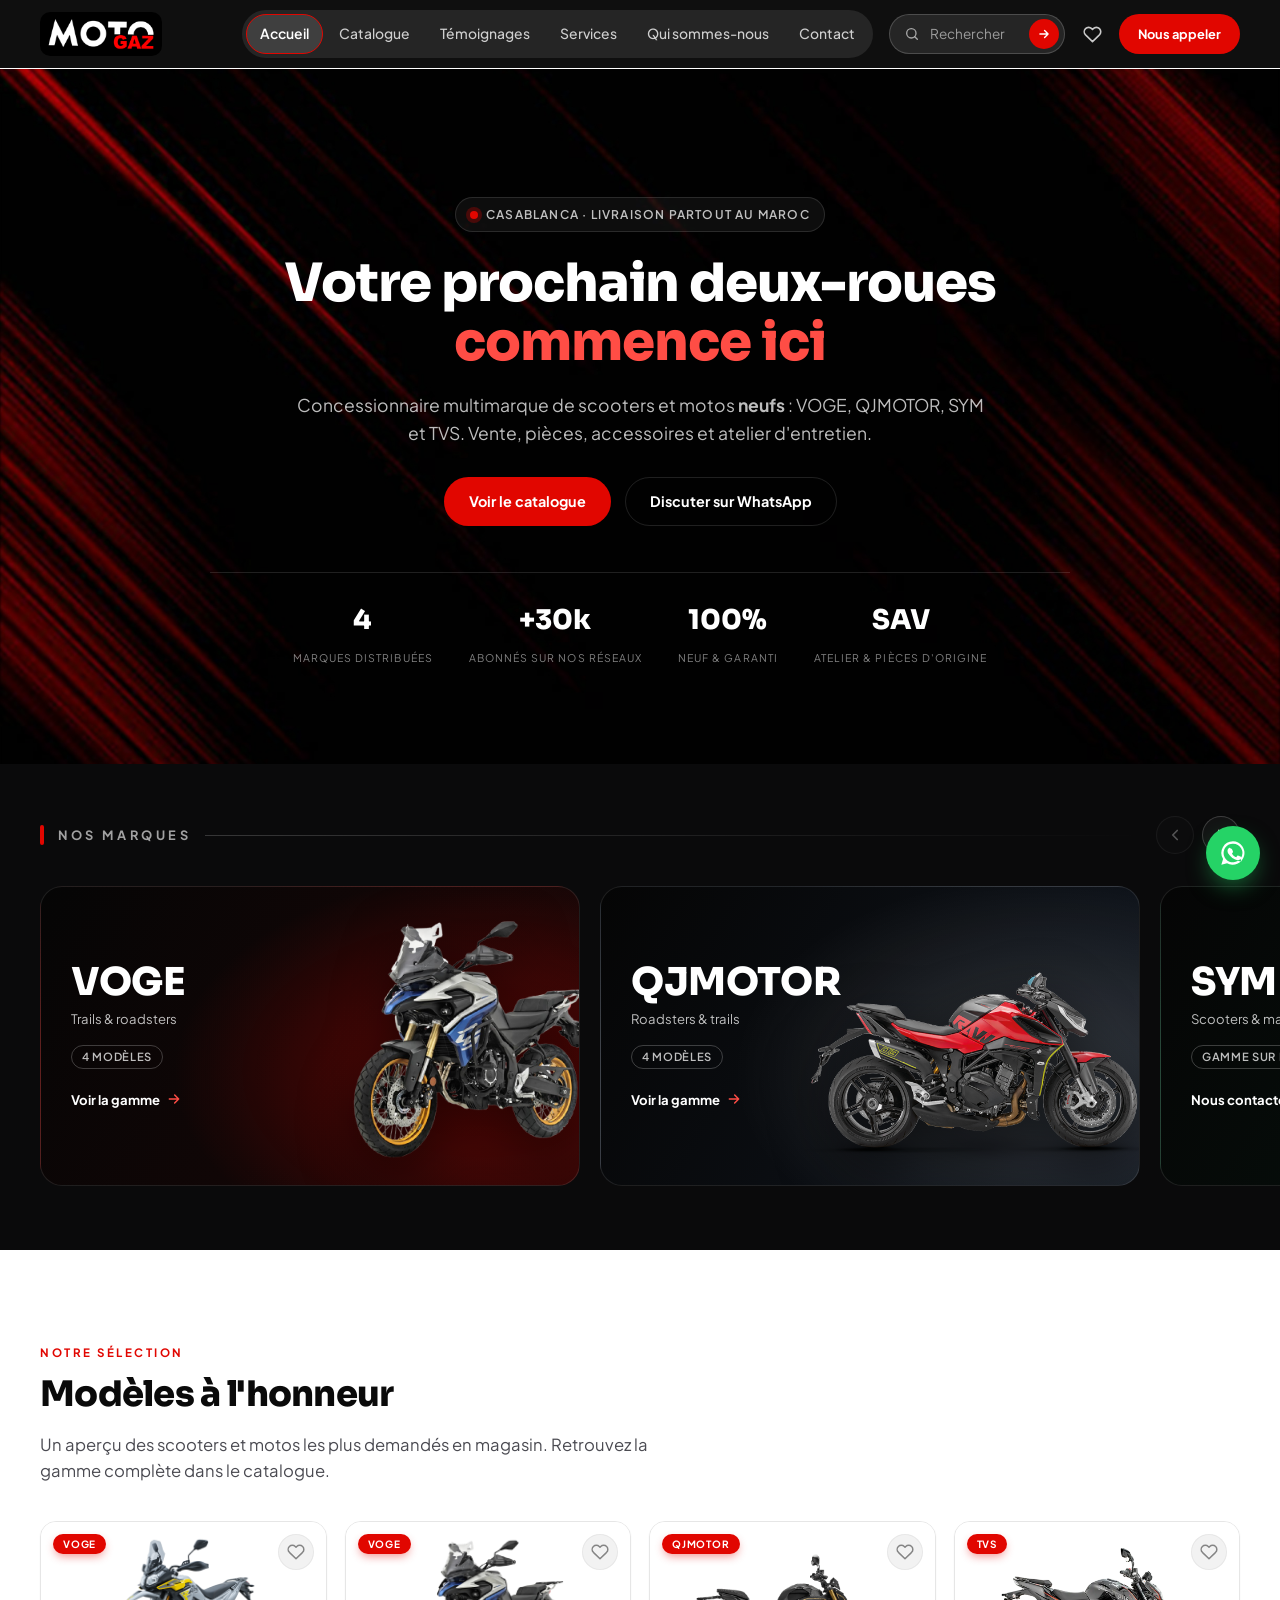
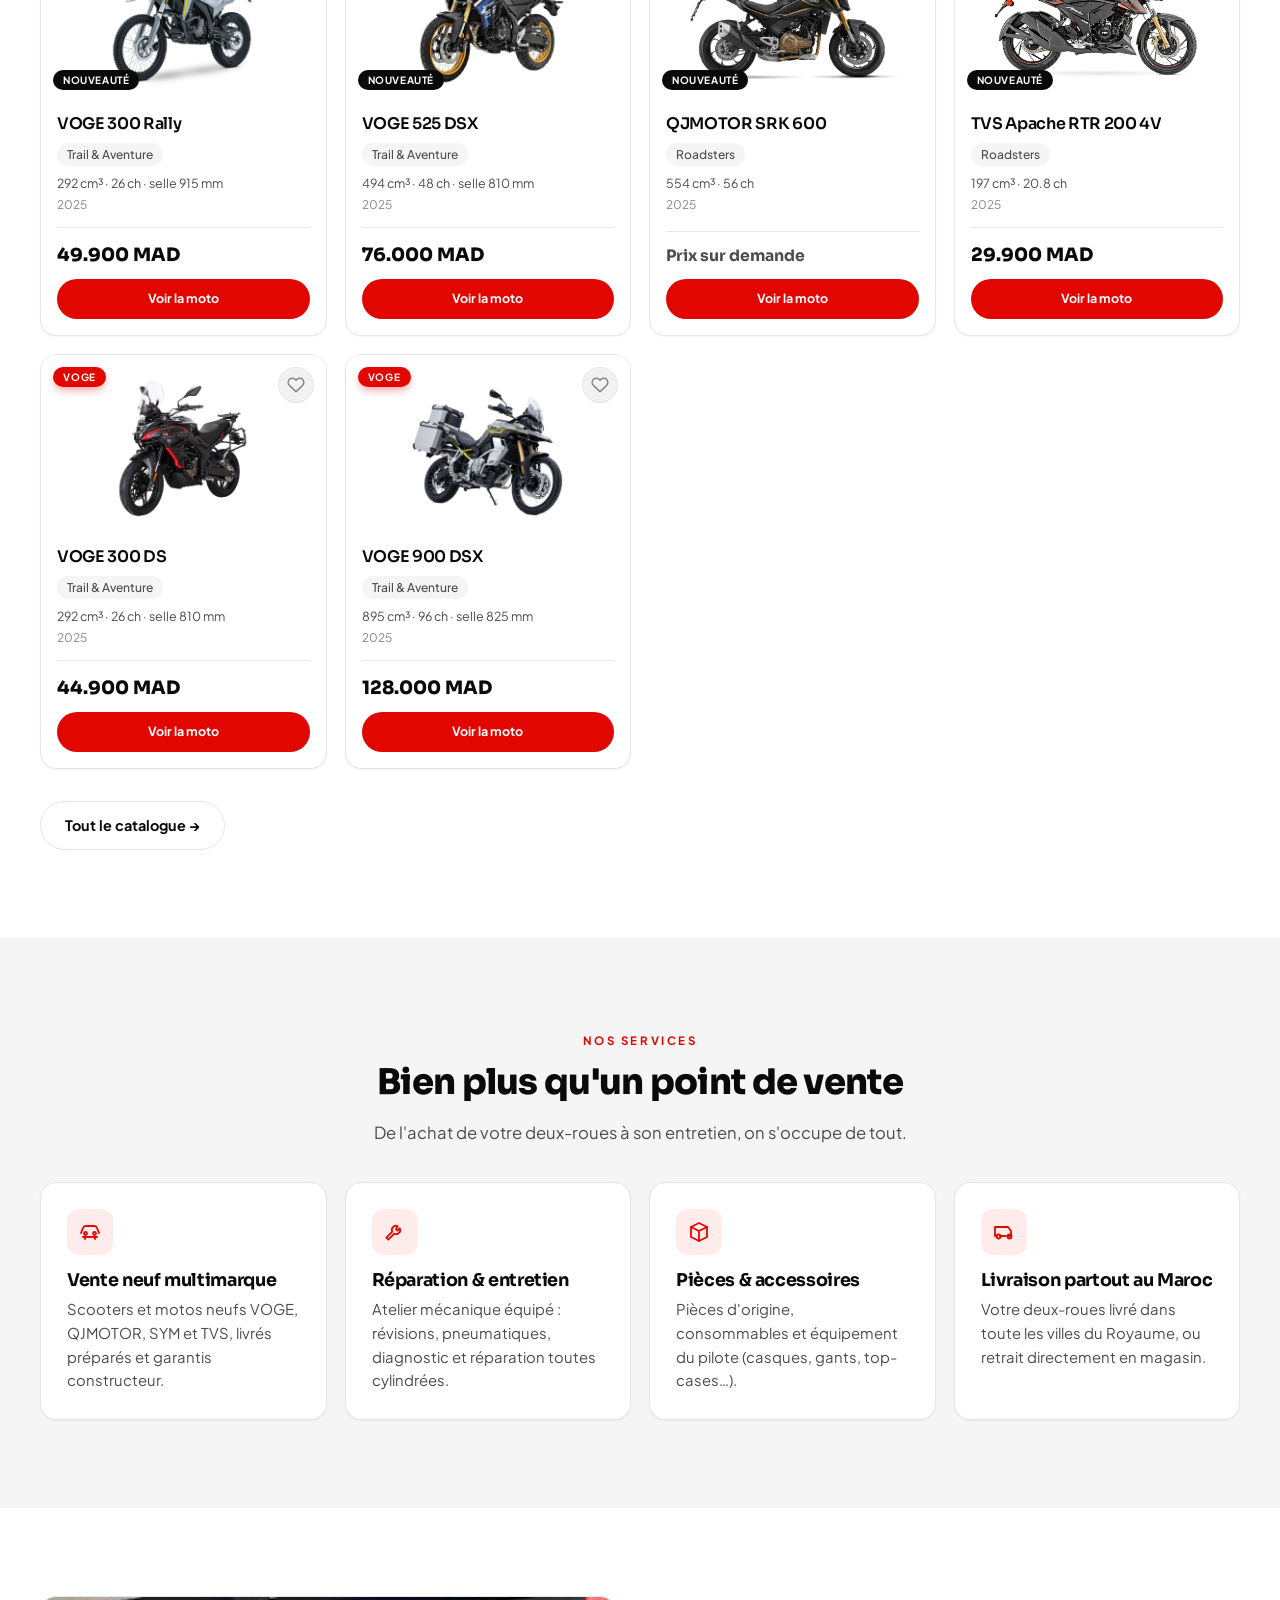
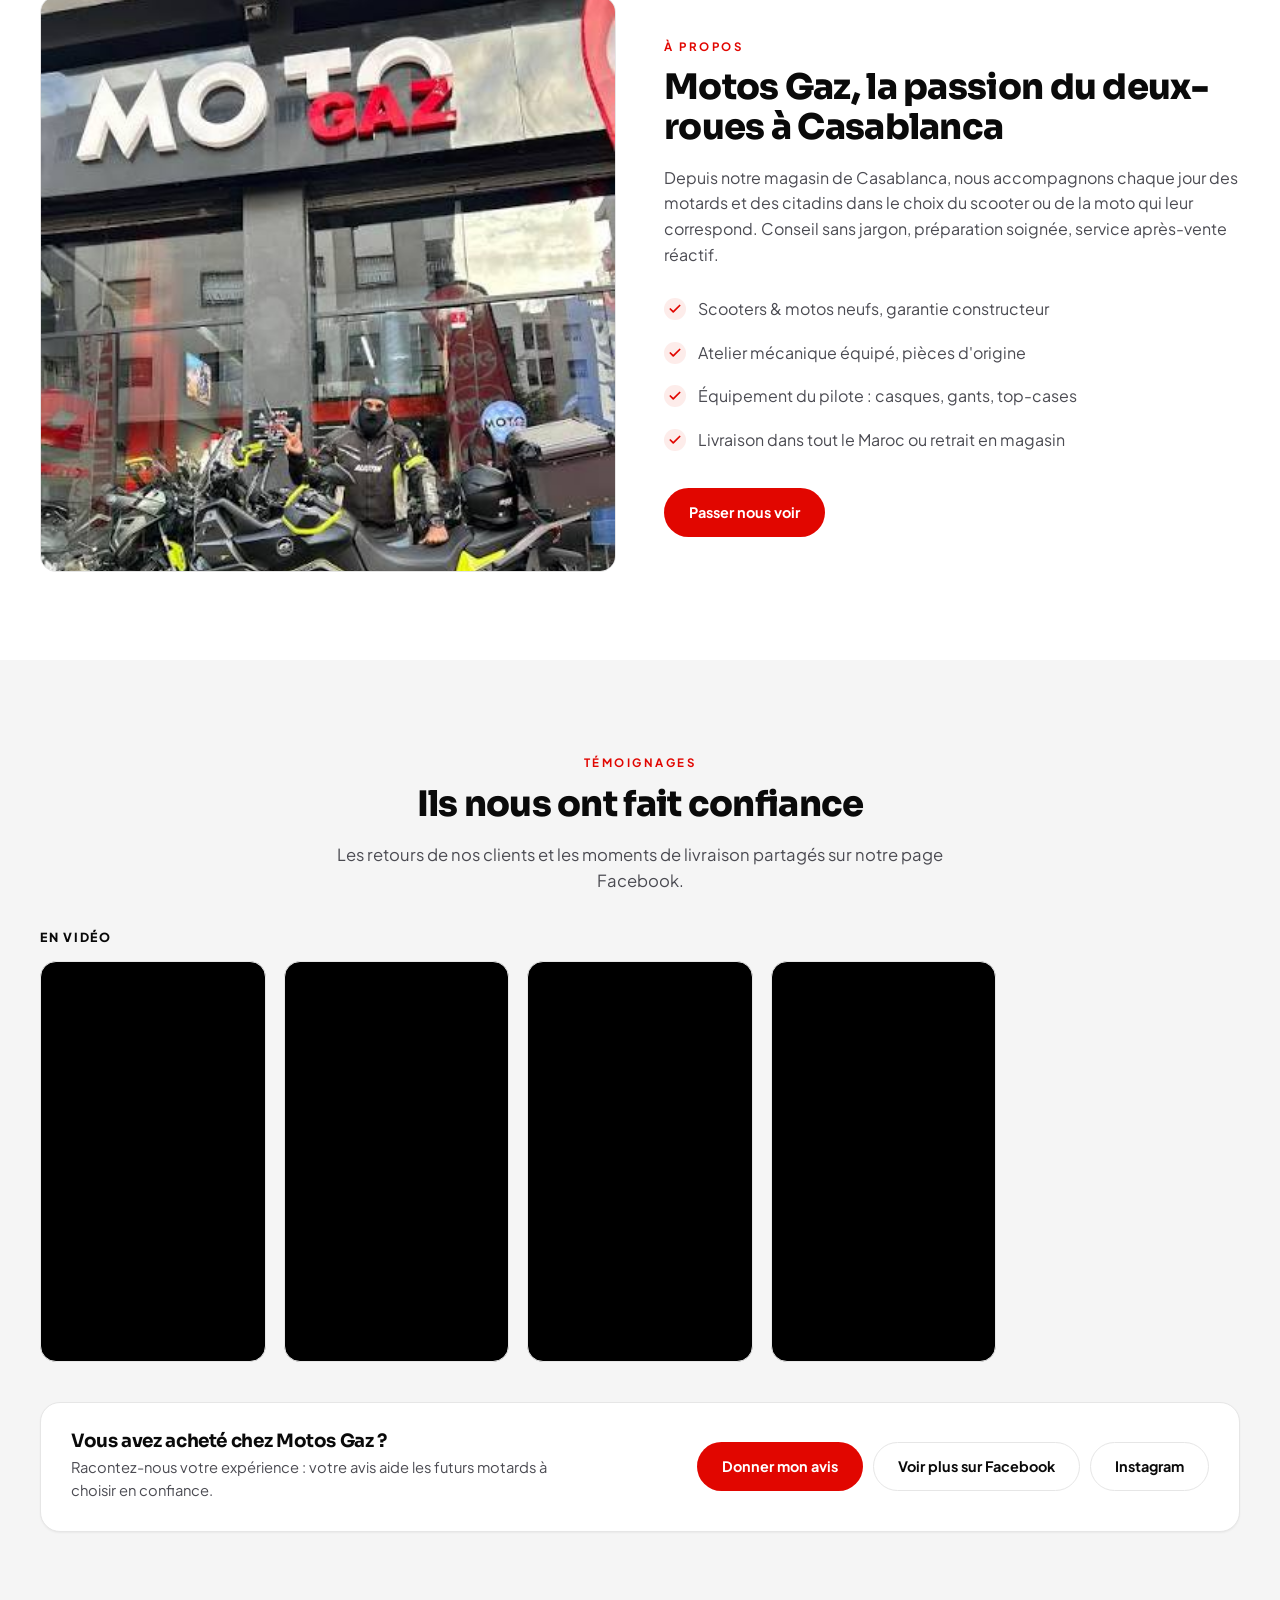
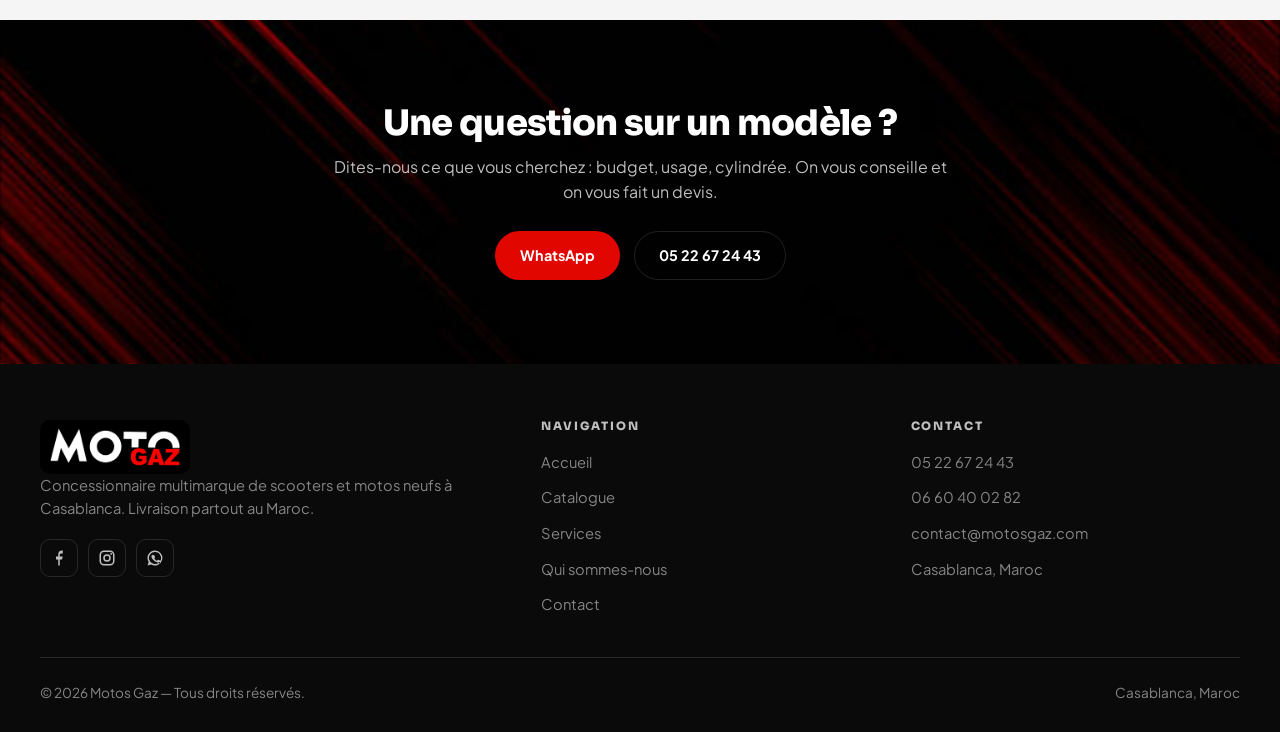
==== commit 3d615d76: "Page « Qui sommes-nous » (Business Club) issue du PDF - Nouvelle page qui-sommes-nous.html : histori" ====
--- a/index.html
+++ b/index.html
@@ -25,7 +25,7 @@
       <a href="catalogue.html">Catalogue</a>
       <a href="index.html#temoignages">Témoignages</a>
       <a href="index.html#services">Services</a>
-      <a href="index.html#apropos">À propos</a>
+      <a href="qui-sommes-nous.html">Qui sommes-nous</a>
       <a href="contact.html">Contact</a>
     </nav>
     <div class="header-actions">
@@ -218,6 +218,7 @@
           <li><a href="index.html">Accueil</a></li>
           <li><a href="catalogue.html">Catalogue</a></li>
           <li><a href="index.html#services">Services</a></li>
+          <li><a href="qui-sommes-nous.html">Qui sommes-nous</a></li>
           <li><a href="contact.html">Contact</a></li>
         </ul>
       </div>
--- a/assets/css/style.css
+++ b/assets/css/style.css
@@ -71,7 +71,7 @@
 }
 
 /* Bandeaux sombres : les variables de texte passent en clair */
-.hero, .page-hero, .cat-hero, .cta, .site-footer {
+.hero, .page-hero, .cat-hero, .cta, .site-footer, .qs-club {
   --text:   #ffffff;
   --text-2: rgba(255, 255, 255, .74);
   --text-3: rgba(255, 255, 255, .5);
@@ -175,7 +175,7 @@
   border-radius: 999px;
 }
 .nav a {
-  padding: 8px 16px;
+  padding: 8px 13px;
   border: 1px solid transparent;
   border-radius: 999px;
   font-size: .87rem;
@@ -319,7 +319,7 @@
   display: flex;
   align-items: center;
   gap: 8px;
-  width: 190px;
+  width: 176px;
   height: 40px;
   padding: 0 5px 0 14px;
   background: rgba(255, 255, 255, .09);
@@ -1527,3 +1527,170 @@
 }
 :focus-visible { outline: 2px solid var(--accent); outline-offset: 2px; }
 [hidden] { display: none !important; }
+
+/* ---------- Page « Qui sommes-nous » ---------- */
+.qs-grid2 { display: grid; grid-template-columns: 1.15fr .85fr; gap: 32px; align-items: stretch; }
+.qs-grid2--even { grid-template-columns: 1fr 1fr; align-items: start; }
+.qs-cards { display: grid; grid-template-columns: repeat(2, minmax(0, 1fr)); gap: 16px; }
+.qs-cards--4 { grid-template-columns: repeat(auto-fit, minmax(min(230px, 100%), 1fr)); }
+.qs-card {
+  padding: 24px;
+  background: #fff;
+  border: 1px solid var(--border);
+  border-radius: var(--radius);
+  box-shadow: var(--shadow-sm);
+}
+.qs-card__icon {
+  display: grid;
+  place-items: center;
+  width: 50px;
+  height: 50px;
+  margin-bottom: 14px;
+  border-radius: 14px;
+  background: var(--accent-soft);
+  color: var(--accent);
+}
+.qs-card__icon svg { width: 26px; height: 26px; }
+.qs-card h3 {
+  display: inline-block;
+  margin: 0 0 10px;
+  padding: 4px 12px;
+  border-radius: 6px;
+  background: var(--accent);
+  color: #fff;
+  font-family: var(--font);
+  font-size: .72rem;
+  font-weight: 800;
+  letter-spacing: .14em;
+  text-transform: uppercase;
+}
+.qs-card p { margin: 0; font-size: .92rem; color: var(--text-2); }
+
+.qs-visual {
+  position: relative;
+  display: grid;
+  place-items: center;
+  min-height: 380px;
+  overflow: hidden;
+  border-radius: 24px;
+  background:
+    linear-gradient(rgba(0, 0, 0, .15), rgba(0, 0, 0, .3)),
+    var(--lines) center / cover no-repeat,
+    #000;
+}
+.qs-visual img { width: 92%; max-height: 330px; object-fit: contain; filter: drop-shadow(0 24px 30px rgba(0, 0, 0, .6)); }
+.qs-visual__tag {
+  position: absolute;
+  right: 20px;
+  bottom: 18px;
+  color: rgba(255, 255, 255, .8);
+  font-size: .68rem;
+  letter-spacing: .16em;
+  text-transform: uppercase;
+}
+.qs-visual__tag b { color: var(--accent-on-dark); }
+
+.qs-logos { display: grid; grid-template-columns: repeat(auto-fit, minmax(min(160px, 100%), 1fr)); gap: 16px; }
+.qs-logo {
+  display: grid;
+  place-items: center;
+  height: 140px;
+  padding: 20px;
+  background: #fff;
+  border: 1px solid var(--border);
+  border-radius: var(--radius);
+  box-shadow: var(--shadow-sm);
+  transition: transform .25s ease, border-color .25s ease;
+}
+.qs-logo:hover { transform: translateY(-3px); border-color: rgba(225, 6, 0, .4); }
+.qs-logo img { max-width: 100%; max-height: 84px; width: auto; height: auto; object-fit: contain; }
+
+.qs-club {
+  background:
+    linear-gradient(rgba(0, 0, 0, .3), rgba(0, 0, 0, .4)),
+    var(--lines) center / cover no-repeat,
+    #0a0a0a;
+}
+.qs-pillars { display: grid; grid-template-columns: repeat(auto-fit, minmax(min(230px, 100%), 1fr)); gap: 16px; }
+.qs-pillar {
+  padding: 26px;
+  background: rgba(255, 255, 255, .06);
+  border: 1px solid rgba(255, 255, 255, .16);
+  border-radius: var(--radius);
+  backdrop-filter: blur(6px);
+}
+.qs-pillar > svg { width: 30px; height: 30px; margin-bottom: 14px; color: var(--accent-on-dark); }
+.qs-pillar h3 { margin: 0 0 8px; font-size: 1.05rem; }
+.qs-pillar ul { margin: 0; padding: 0; list-style: none; font-size: .9rem; color: var(--text-2); }
+.qs-pillar li { position: relative; padding: 3px 0 3px 16px; }
+.qs-pillar li::before { content: ""; position: absolute; left: 0; top: 11px; width: 6px; height: 6px; border-radius: 50%; background: var(--accent); }
+
+.qs-adv { display: grid; grid-template-columns: 1fr 1fr; gap: 12px; margin: 0; padding: 0; list-style: none; }
+.qs-adv li {
+  display: flex;
+  align-items: center;
+  gap: 10px;
+  padding: 14px 16px;
+  background: #fff;
+  border: 1px solid var(--border);
+  border-radius: 12px;
+  font-size: .9rem;
+  font-weight: 600;
+}
+.qs-adv svg { flex: none; width: 20px; height: 20px; color: var(--accent); }
+.qs-table-wrap { overflow: hidden; background: #fff; border: 1px solid var(--border); border-radius: var(--radius); box-shadow: var(--shadow-sm); }
+.qs-table { width: 100%; border-collapse: collapse; }
+.qs-table thead th {
+  padding: 13px 20px;
+  text-align: left;
+  background: linear-gradient(90deg, var(--accent), #8f0500);
+  color: #fff;
+  font-size: .78rem;
+  letter-spacing: .12em;
+  text-transform: uppercase;
+}
+.qs-table tbody th, .qs-table tbody td { padding: 12px 20px; text-align: left; font-size: .9rem; border-top: 1px solid var(--border); }
+.qs-table tbody th { font-weight: 700; }
+.qs-table tbody td { color: var(--text-3); }
+.qs-table tbody tr:nth-child(even) { background: #fafafa; }
+.qs-note { margin: 0; padding: 14px 20px; font-size: .82rem; color: var(--text-2); border-top: 1px solid var(--border); }
+.qs-note b { color: var(--accent); }
+
+.qs-steps { position: relative; display: grid; grid-template-columns: repeat(5, minmax(0, 1fr)); gap: 16px; margin: 0; padding: 0; list-style: none; counter-reset: s; }
+.qs-step { position: relative; padding: 24px 18px 20px; text-align: center; background: #fff; border: 1px solid var(--border); border-radius: var(--radius); box-shadow: var(--shadow-sm); }
+.qs-step__n {
+  display: grid;
+  place-items: center;
+  width: 42px;
+  height: 42px;
+  margin: -45px auto 12px;
+  border: 4px solid var(--bg-2);
+  border-radius: 50%;
+  background: var(--accent);
+  color: #fff;
+  font-family: var(--font-display);
+  font-weight: 800;
+}
+.qs-step h3 { margin: 0 0 6px; font-size: .95rem; }
+.qs-step p { margin: 0; font-size: .82rem; color: var(--text-2); }
+.qs-steps { padding-top: 22px; }
+
+.qs-sav { display: grid; grid-template-columns: repeat(auto-fit, minmax(min(200px, 100%), 1fr)); gap: 14px; margin: 0; padding: 0; list-style: none; }
+.qs-sav li { display: flex; align-items: center; gap: 14px; padding: 18px 20px; background: #fff; border: 1px solid var(--border); border-radius: var(--radius); box-shadow: var(--shadow-sm); font-weight: 600; }
+.qs-sav svg { flex: none; width: 28px; height: 28px; padding: 5px; box-sizing: content-box; border-radius: 12px; background: var(--accent-soft); color: var(--accent); }
+
+.qs-eng { display: flex; flex-wrap: wrap; justify-content: center; gap: 12px; margin: 0; padding: 0; list-style: none; }
+.qs-eng li { display: inline-flex; align-items: center; gap: 8px; padding: 12px 22px; background: #fff; border: 1px solid var(--border); border-radius: 999px; font-weight: 700; box-shadow: var(--shadow-sm); }
+.qs-eng svg { width: 18px; height: 18px; color: var(--accent); }
+
+.qs-where { display: inline-flex; align-items: center; gap: 8px; margin: 26px 0 0; font-size: .9rem; color: var(--text-2); }
+.qs-where svg { width: 18px; height: 18px; color: var(--accent-on-dark); }
+
+@media (max-width: 1000px) {
+  .qs-grid2, .qs-grid2--even { grid-template-columns: 1fr; }
+  .qs-visual { min-height: 300px; }
+  .qs-steps { grid-template-columns: repeat(auto-fit, minmax(min(200px, 100%), 1fr)); row-gap: 44px; }
+}
+@media (max-width: 560px) {
+  .qs-cards, .qs-adv { grid-template-columns: 1fr; }
+}
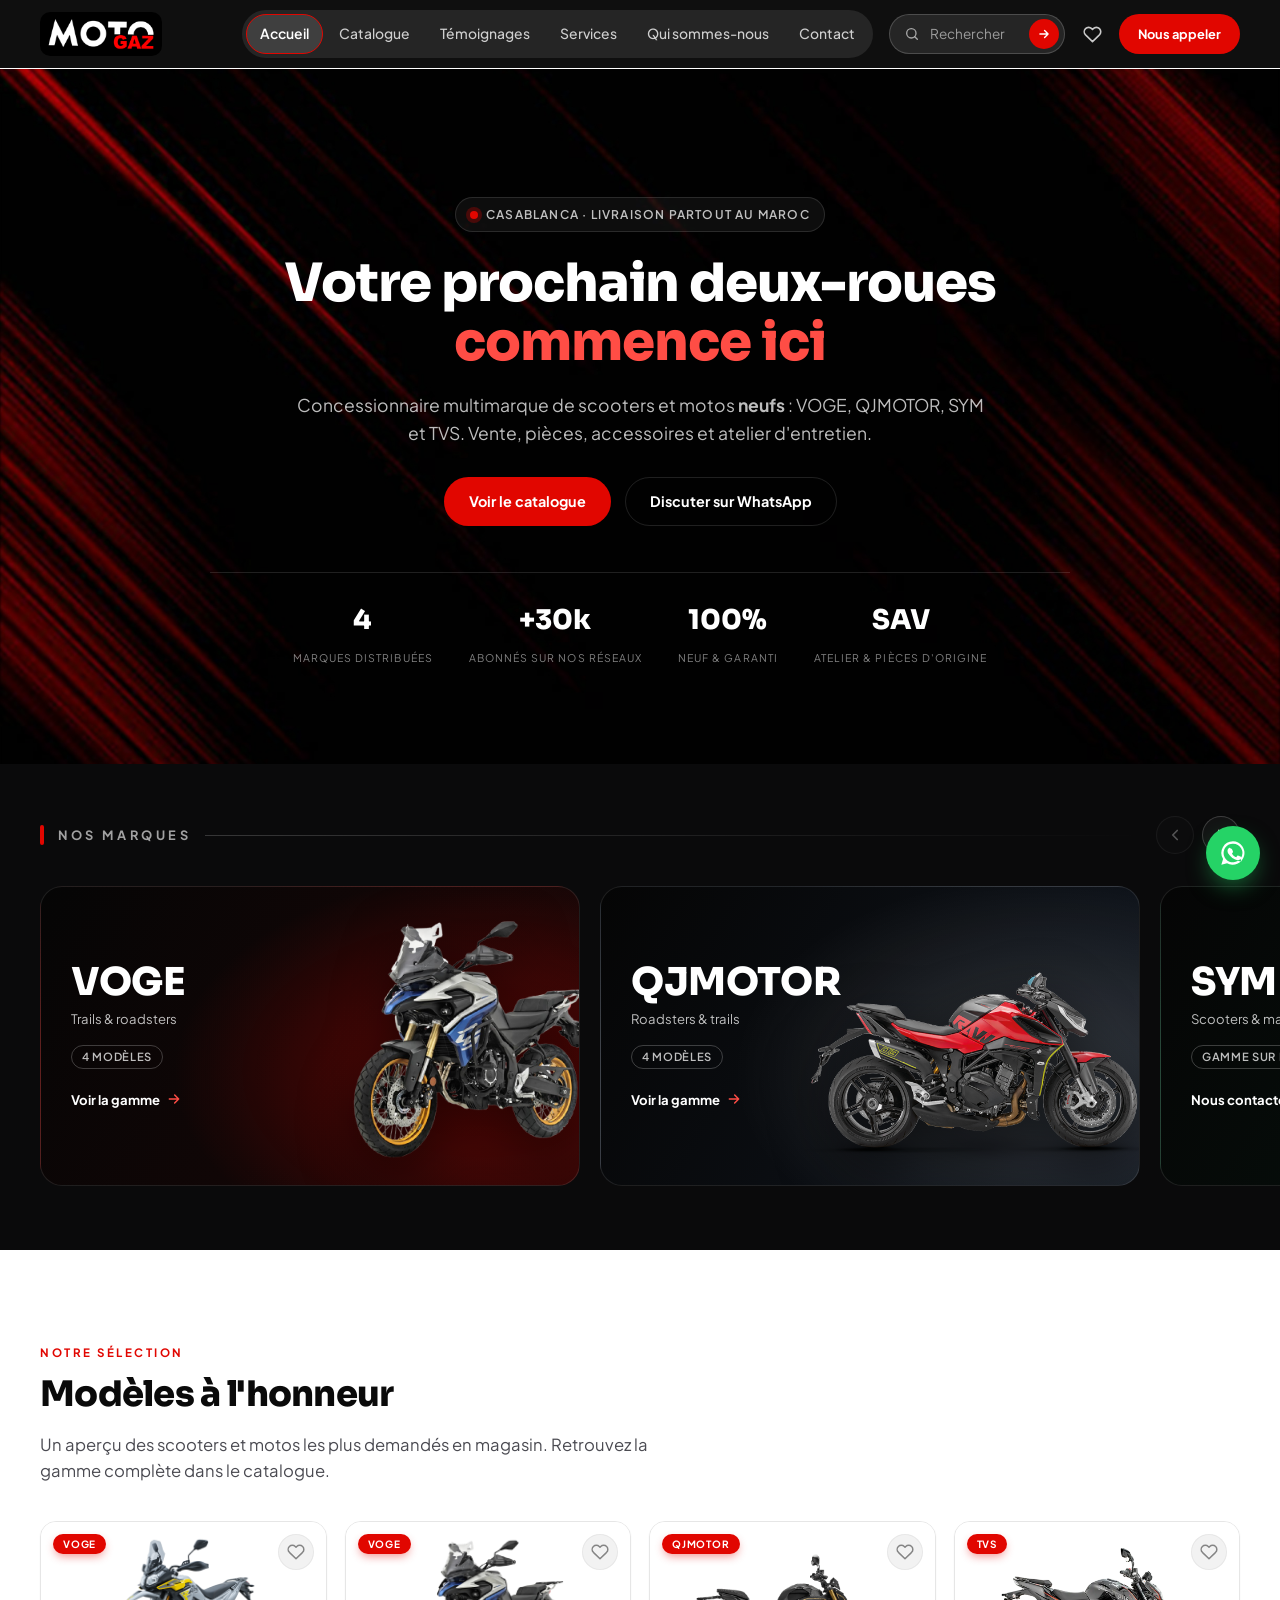
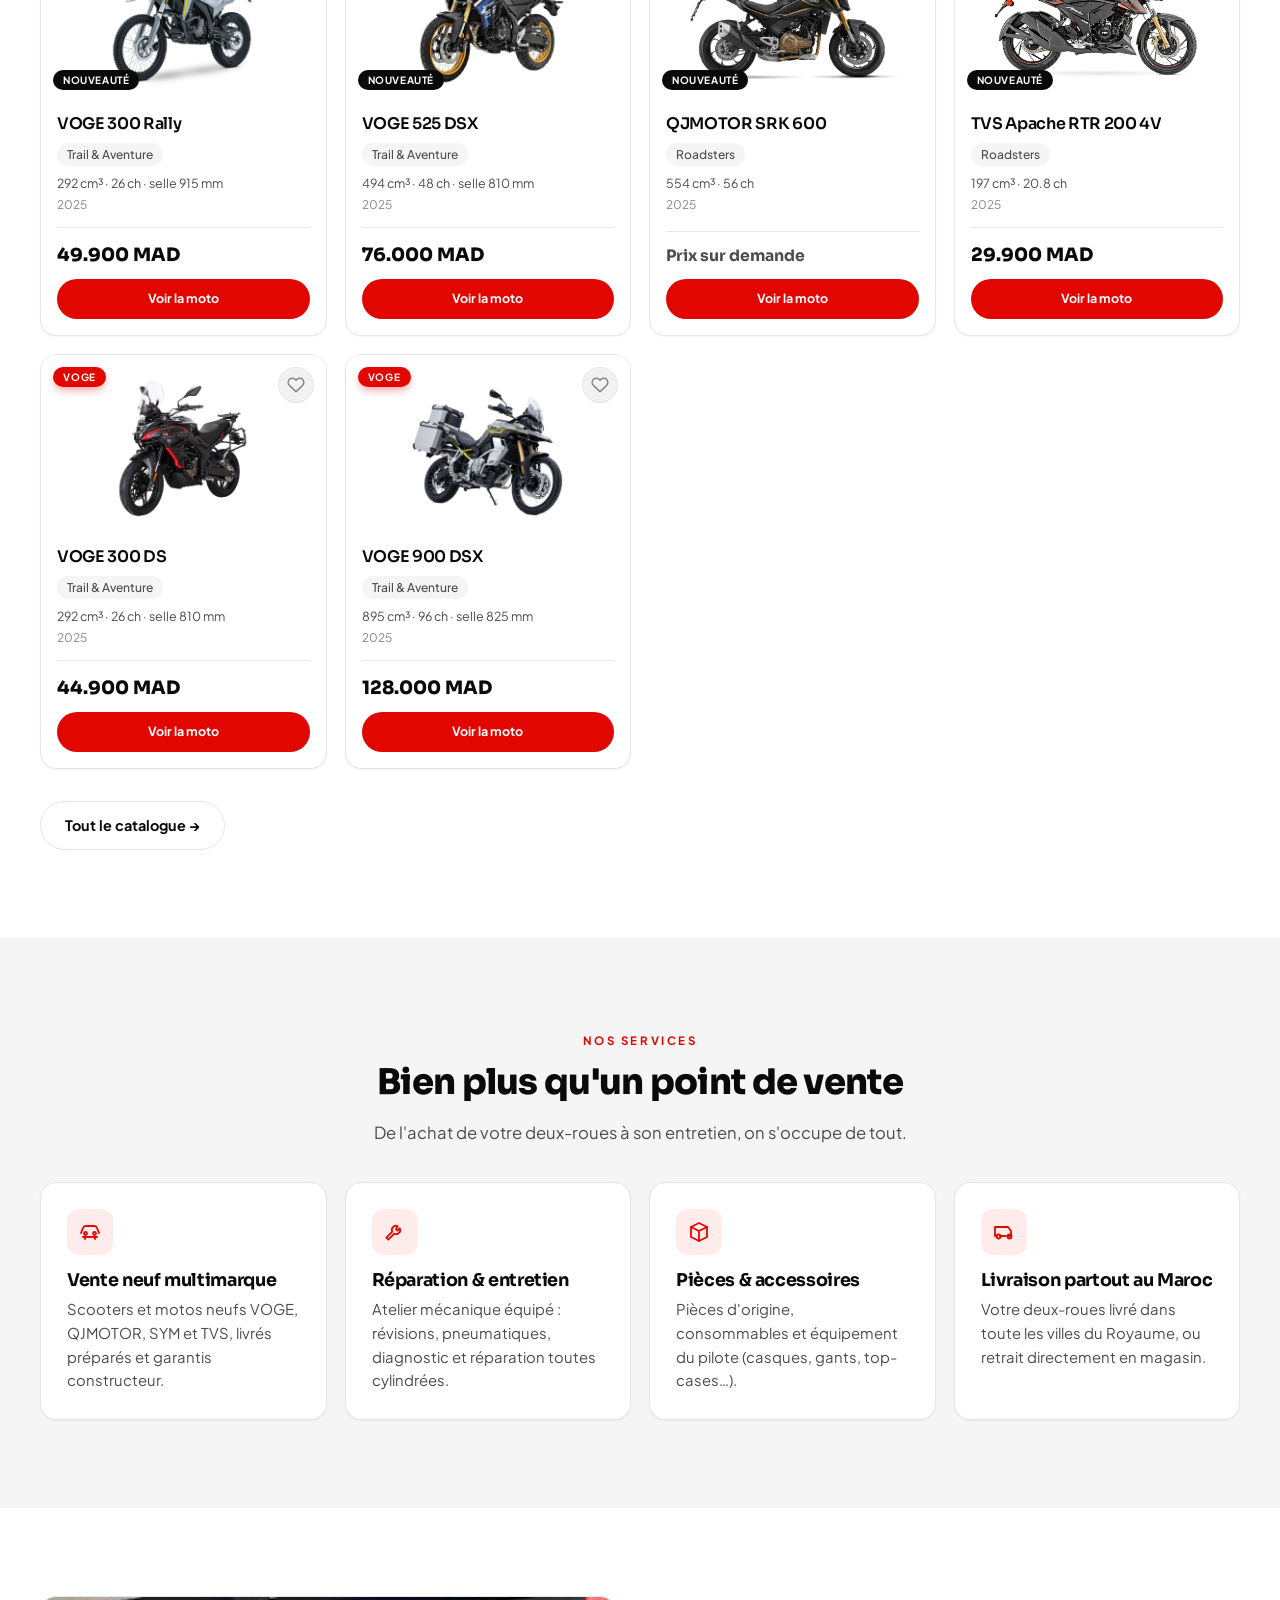
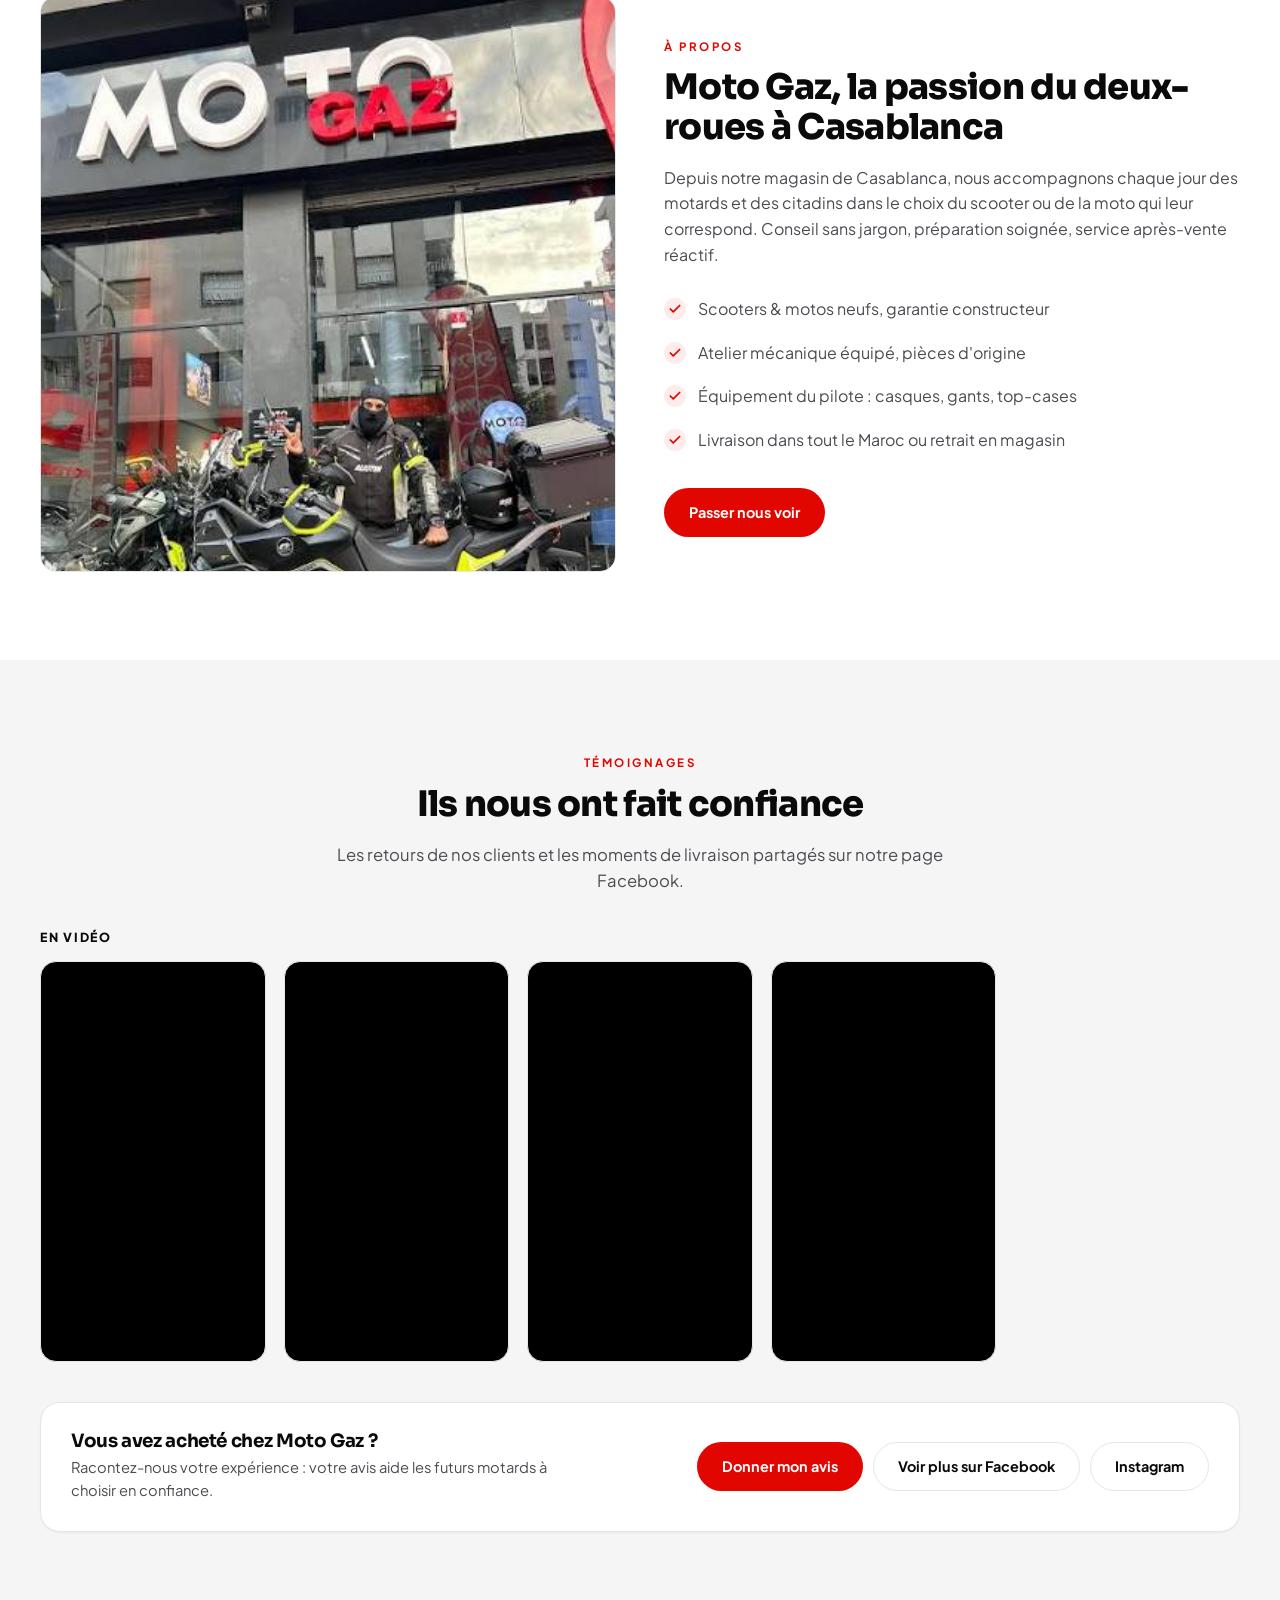
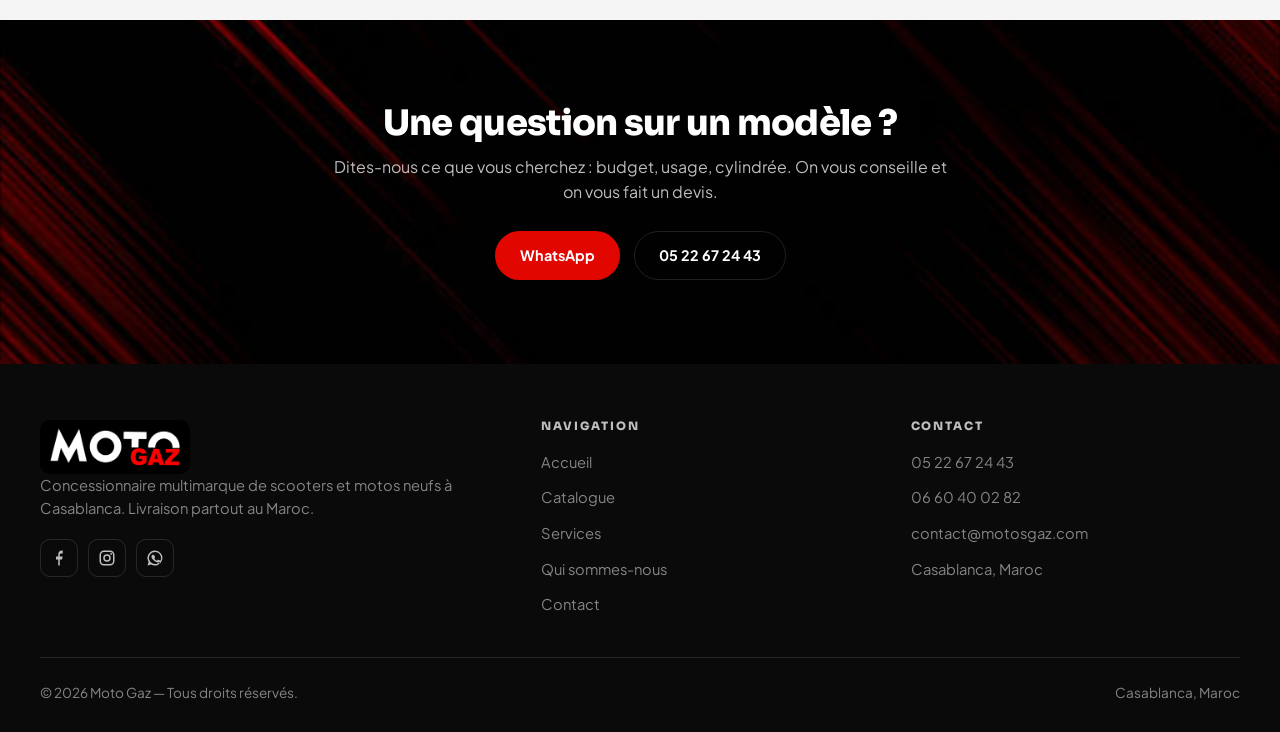
==== commit 6a3c8962: "Nom de l'enseigne : « Moto Gaz » (sans s) Remplace « Motos Gaz » / « MOTOS GAZ » par « Moto Gaz » / " ====
--- a/index.html
+++ b/index.html
@@ -3,8 +3,8 @@
 <head>
 <meta charset="utf-8">
 <meta name="viewport" content="width=device-width, initial-scale=1">
-<title>Motos Gaz — Vente de scooters &amp; motos neufs à Casablanca</title>
-<meta name="description" content="Motos Gaz, concessionnaire multimarque à Casablanca : scooters et motos neufs VOGE, QJMOTOR, SYM et TVS. Pièces, accessoires, réparation. Livraison partout au Maroc.">
+<title>Moto Gaz — Vente de scooters &amp; motos neufs à Casablanca</title>
+<meta name="description" content="Moto Gaz, concessionnaire multimarque à Casablanca : scooters et motos neufs VOGE, QJMOTOR, SYM et TVS. Pièces, accessoires, réparation. Livraison partout au Maroc.">
 <link rel="preconnect" href="https://fonts.googleapis.com">
 <link rel="preconnect" href="https://fonts.gstatic.com" crossorigin>
 <link href="https://fonts.googleapis.com/css2?family=Plus+Jakarta+Sans:wght@400;500;600;700;800&family=Sora:wght@600;700;800&display=swap" rel="stylesheet">
@@ -17,7 +17,7 @@
 <!-- ===================== HEADER ===================== -->
 <header class="site-header">
   <div class="container site-header__inner">
-    <a class="brand" href="index.html" aria-label="Motos Gaz, accueil">
+    <a class="brand" href="index.html" aria-label="Moto Gaz, accueil">
       <img class="brand__logo" src="assets/img/logo-motogaz.png" alt="Moto Gaz" width="720" height="259">
     </a>
     <nav class="nav" id="nav" aria-label="Navigation principale">
@@ -125,12 +125,12 @@
 <section class="section" id="apropos">
   <div class="container split">
     <div class="split__media">
-      <img src="assets/img/devanture.jpg" alt="Le magasin Motos Gaz à Casablanca"
+      <img src="assets/img/devanture.jpg" alt="Le magasin Moto Gaz à Casablanca"
            onerror="this.onerror=null;this.src='assets/img/motos/placeholder-devanture.svg'">
     </div>
     <div>
       <span class="eyebrow">À propos</span>
-      <h2>Motos Gaz, la passion du deux-roues à Casablanca</h2>
+      <h2>Moto Gaz, la passion du deux-roues à Casablanca</h2>
       <p>Depuis notre magasin de Casablanca, nous accompagnons chaque jour des motards
         et des citadins dans le choix du scooter ou de la moto qui leur correspond.
         Conseil sans jargon, préparation soignée, service après-vente réactif.</p>
@@ -165,12 +165,12 @@
 
     <div class="testi-cta">
       <div>
-        <h3>Vous avez acheté chez Motos Gaz ?</h3>
+        <h3>Vous avez acheté chez Moto Gaz ?</h3>
         <p>Racontez-nous votre expérience : votre avis aide les futurs motards à choisir en confiance.</p>
       </div>
       <div class="testi-cta__actions">
         <a class="btn" data-site-href="whatsapp"
-           data-wa-text="Bonjour Motos Gaz, je souhaite partager mon témoignage sur mon achat."
+           data-wa-text="Bonjour Moto Gaz, je souhaite partager mon témoignage sur mon achat."
            href="#">Donner mon avis</a>
         <a class="btn btn--ghost" data-social="facebook" href="#" target="_blank" rel="noopener">Voir plus sur Facebook</a>
         <a class="btn btn--ghost" data-social="instagram" href="#" target="_blank" rel="noopener">Instagram</a>
@@ -233,7 +233,7 @@
       </div>
     </div>
     <div class="site-footer__bar">
-      <span>© <span data-year>2026</span> Motos Gaz — Tous droits réservés.</span>
+      <span>© <span data-year>2026</span> Moto Gaz — Tous droits réservés.</span>
       <span>Casablanca, Maroc</span>
     </div>
   </div>
--- a/assets/css/style.css
+++ b/assets/css/style.css
@@ -1,5 +1,5 @@
 /* ===========================================================================
-   MOTOS GAZ — feuille de style (thème clair, bandeaux sombres, accent rouge)
+   MOTO GAZ — feuille de style (thème clair, bandeaux sombres, accent rouge)
    Inspiré de l'agencement d'un catalogue moto moderne : en-tête « pilule »,
    hero sombre, onglets de catégories, filtres latéraux, cartes blanches.
    =========================================================================== */
